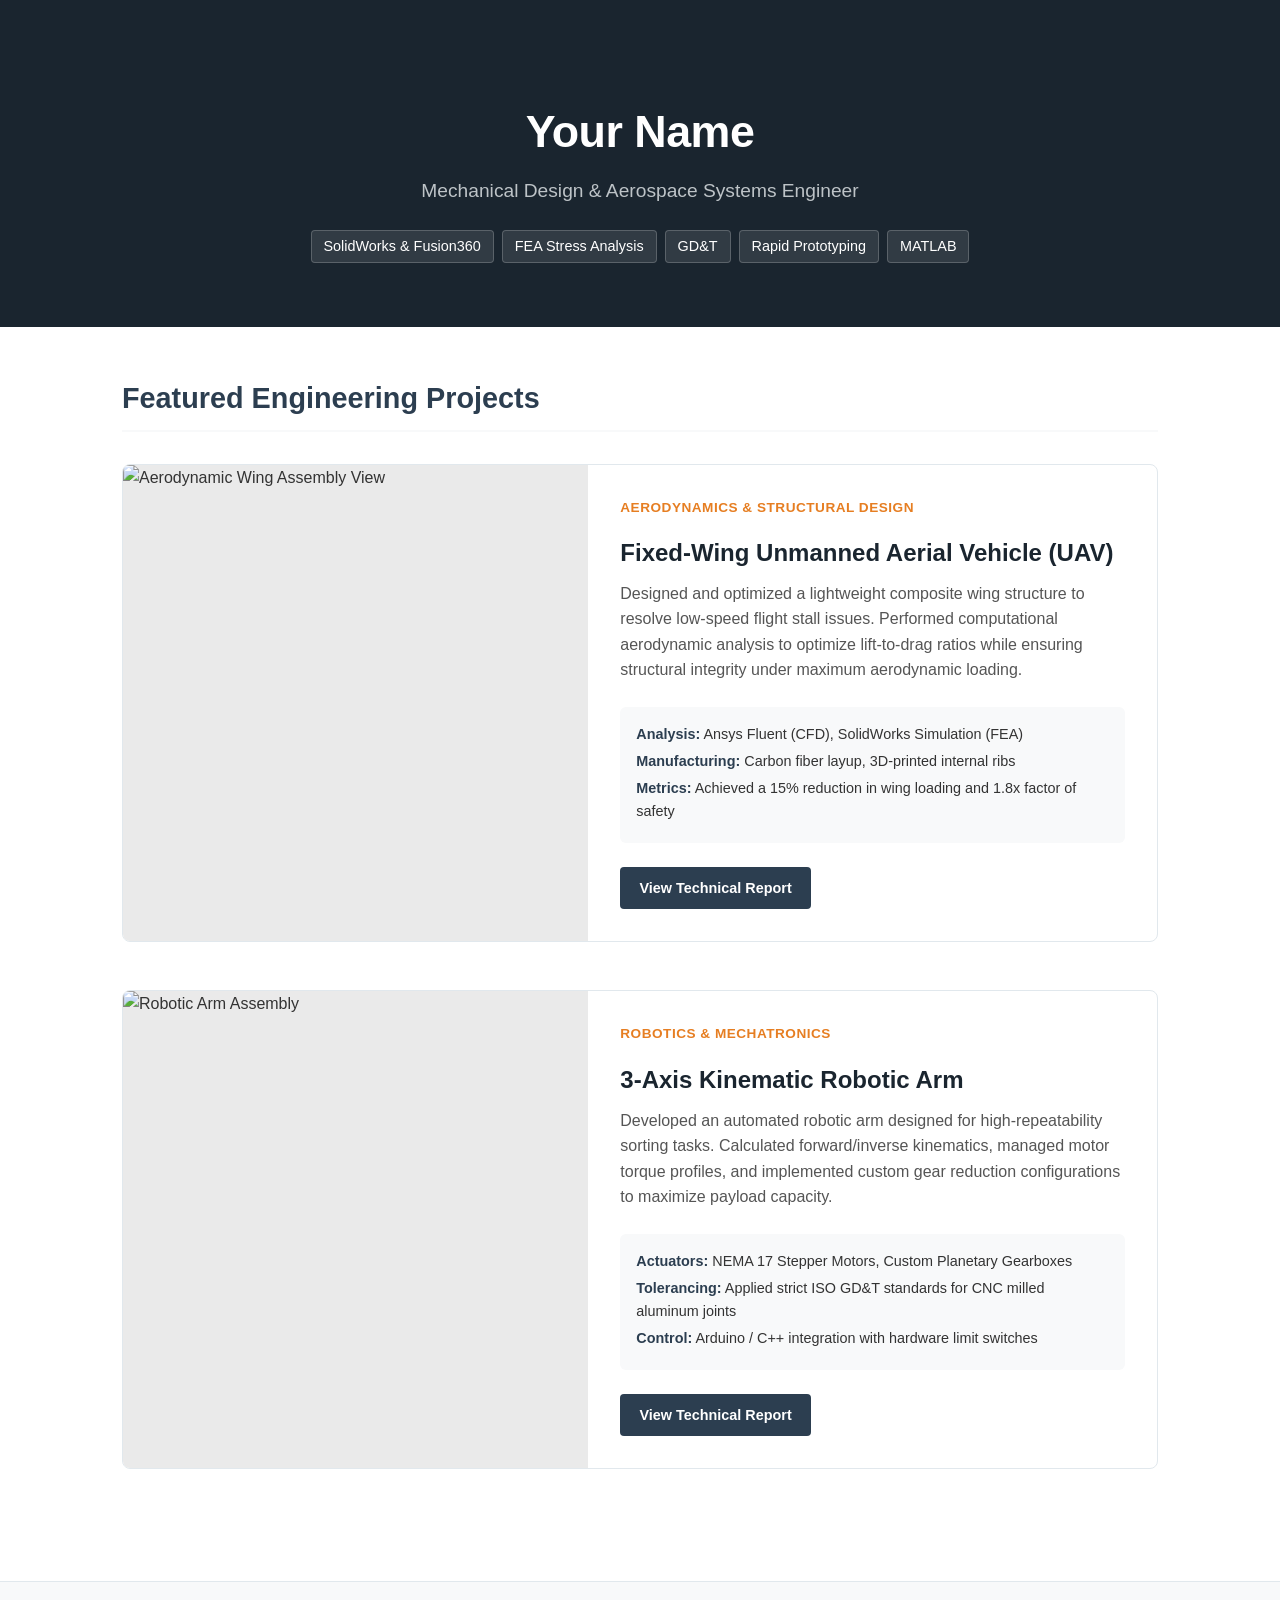
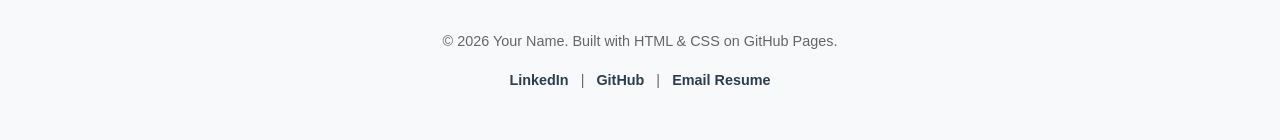
==== index.html @ 49ab8ee9 "Create index.html" ====
<!DOCTYPE html>
<html lang="en">
<head>
    <meta charset="UTF-8">
    <meta name="viewport" content="width=device-width, initial-scale=1.0">
    <title>Your Name | Mechanical Engineering Portfolio</title>
    <style>
        :root {
            --primary: #2c3e50;
            --accent: #e67e22;
            --light: #f8f9fa;
            --dark: #1a252f;
            --text: #333333;
        }

        * {
            box-sizing: border-box;
            margin: 0;
            padding: 0;
            font-family: -apple-system, BlinkMacSystemFont, "Segoe UI", Roboto, Helvetica, Arial, sans-serif;
        }

        body {
            color: var(--text);
            line-height: 1.6;
            background-color: #ffffff;
        }

        header {
            background-color: var(--dark);
            color: white;
            padding: 6rem 2rem 4rem 2rem;
            text-align: center;
        }

        .header-content h1 {
            font-size: 2.8rem;
            margin-bottom: 0.5rem;
            letter-spacing: -0.5px;
        }

        .header-content p {
            font-size: 1.2rem;
            color: #bdc3c7;
            margin-bottom: 1.5rem;
        }

        .tag-container {
            display: flex;
            justify-content: center;
            gap: 0.5rem;
            flex-wrap: wrap;
        }

        .tag {
            background-color: rgba(255, 255, 255, 0.1);
            color: white;
            padding: 0.25rem 0.75rem;
            border-radius: 4px;
            font-size: 0.9rem;
            border: 1px solid rgba(255, 255, 255, 0.2);
        }

        main {
            max-width: 1100px;
            margin: 0 auto;
            padding: 3rem 2rem;
        }

        .section-title {
            font-size: 1.8rem;
            color: var(--primary);
            margin-bottom: 2rem;
            border-bottom: 2px solid var(--light);
            padding-bottom: 0.5rem;
        }

        /* Project Grid */
        .project-grid {
            display: grid;
            grid-template-columns: 1fr;
            gap: 3rem;
        }

        .project-card {
            background: #ffffff;
            border: 1px solid #e1e8ed;
            border-radius: 8px;
            overflow: hidden;
            display: grid;
            grid-template-columns: 1fr;
        }

        @media (min-width: 768px) {
            .project-card {
                grid-template-columns: 45% 55%;
            }
        }

        .project-image {
            background-color: #eaeaea;
            min-height: 250px;
            display: flex;
            align-items: center;
            justify-content: center;
            overflow: hidden;
        }

        .project-image img {
            width: 100%;
            height: 100%;
            object-fit: cover;
        }

        .project-info {
            padding: 2rem;
            display: flex;
            flex-direction: column;
            justify-content: space-between;
        }

        .project-title {
            font-size: 1.5rem;
            color: var(--dark);
            margin-bottom: 0.5rem;
        }

        .project-meta {
            font-size: 0.85rem;
            font-weight: bold;
            color: var(--accent);
            text-transform: uppercase;
            margin-bottom: 1rem;
            letter-spacing: 0.5px;
        }

        .project-description {
            margin-bottom: 1.5rem;
            color: #555;
        }

        .specs-list {
            list-style: none;
            margin-bottom: 1.5rem;
            background: var(--light);
            padding: 1rem;
            border-radius: 6px;
            font-size: 0.9rem;
        }

        .specs-list li {
            margin-bottom: 0.25rem;
        }

        .specs-list strong {
            color: var(--primary);
        }

        .btn {
            display: inline-block;
            background-color: var(--primary);
            color: white;
            padding: 0.6rem 1.2rem;
            text-decoration: none;
            border-radius: 4px;
            font-weight: 600;
            font-size: 0.9rem;
            transition: background 0.2s;
            align-self: flex-start;
        }

        .btn:hover {
            background-color: var(--dark);
        }

        footer {
            background-color: var(--light);
            text-align: center;
            padding: 3rem 2rem;
            margin-top: 4rem;
            border-top: 1px solid #e1e8ed;
            font-size: 0.9rem;
            color: #666;
        }

        footer a {
            color: var(--primary);
            text-decoration: none;
            font-weight: 600;
            margin: 0 0.5rem;
        }

        footer a:hover {
            color: var(--accent);
        }
    </style>
</head>
<body>

    <header>
        <div class="header-content">
            <h1>Your Name</h1>
            <p>Mechanical Design & Aerospace Systems Engineer</p>
            <div class="tag-container">
                <span class="tag">SolidWorks & Fusion360</span>
                <span class="tag">FEA Stress Analysis</span>
                <span class="tag">GD&T</span>
                <span class="tag">Rapid Prototyping</span>
                <span class="tag">MATLAB</span>
            </div>
        </div>
    </header>

    <main>
        <h2 class="section-title">Featured Engineering Projects</h2>
        
        <div class="project-grid">

            <div class="project-card">
                <div class="project-image">
                    <img src="images/project1.jpg" alt="Aerodynamic Wing Assembly View">
                </div>
                <div class="project-info">
                    <div>
                        <div class="project-meta">Aerodynamics & Structural Design</div>
                        <h3 class="project-title">Fixed-Wing Unmanned Aerial Vehicle (UAV)</h3>
                        <p class="project-description">
                            Designed and optimized a lightweight composite wing structure to resolve low-speed flight stall issues. Performed computational aerodynamic analysis to optimize lift-to-drag ratios while ensuring structural integrity under maximum aerodynamic loading.
                        </p>
                        <ul class="specs-list">
                            <li><strong>Analysis:</strong> Ansys Fluent (CFD), SolidWorks Simulation (FEA)</li>
                            <li><strong>Manufacturing:</strong> Carbon fiber layup, 3D-printed internal ribs</li>
                            <li><strong>Metrics:</strong> Achieved a 15% reduction in wing loading and 1.8x factor of safety</li>
                        </ul>
                    </div>
                    <a href="#" class="btn">View Technical Report</a>
                </div>
            </div>

            <div class="project-card">
                <div class="project-image">
                    <img src="images/project2.jpg" alt="Robotic Arm Assembly">
                </div>
                <div class="project-info">
                    <div>
                        <div class="project-meta">Robotics & Mechatronics</div>
                        <h3 class="project-title">3-Axis Kinematic Robotic Arm</h3>
                        <p class="project-description">
                            Developed an automated robotic arm designed for high-repeatability sorting tasks. Calculated forward/inverse kinematics, managed motor torque profiles, and implemented custom gear reduction configurations to maximize payload capacity.
                        </p>
                        <ul class="specs-list">
                            <li><strong>Actuators:</strong> NEMA 17 Stepper Motors, Custom Planetary Gearboxes</li>
                            <li><strong>Tolerancing:</strong> Applied strict ISO GD&T standards for CNC milled aluminum joints</li>
                            <li><strong>Control:</strong> Arduino / C++ integration with hardware limit switches</li>
                        </ul>
                    </div>
                    <a href="#" class="btn">View Technical Report</a>
                </div>
            </div>

        </div>
    </main>

    <footer>
        <p>&copy; 2026 Your Name. Built with HTML & CSS on GitHub Pages.</p>
        <div style="margin-top: 1rem;">
            <a href="https://linkedin.com/in/yourusername" target="_blank">LinkedIn</a> | 
            <a href="https://github.com/yourusername" target="_blank">GitHub</a> | 
            <a href="mailto:your.email@example.com">Email Resume</a>
        </div>
    </footer>

</body>
</html>
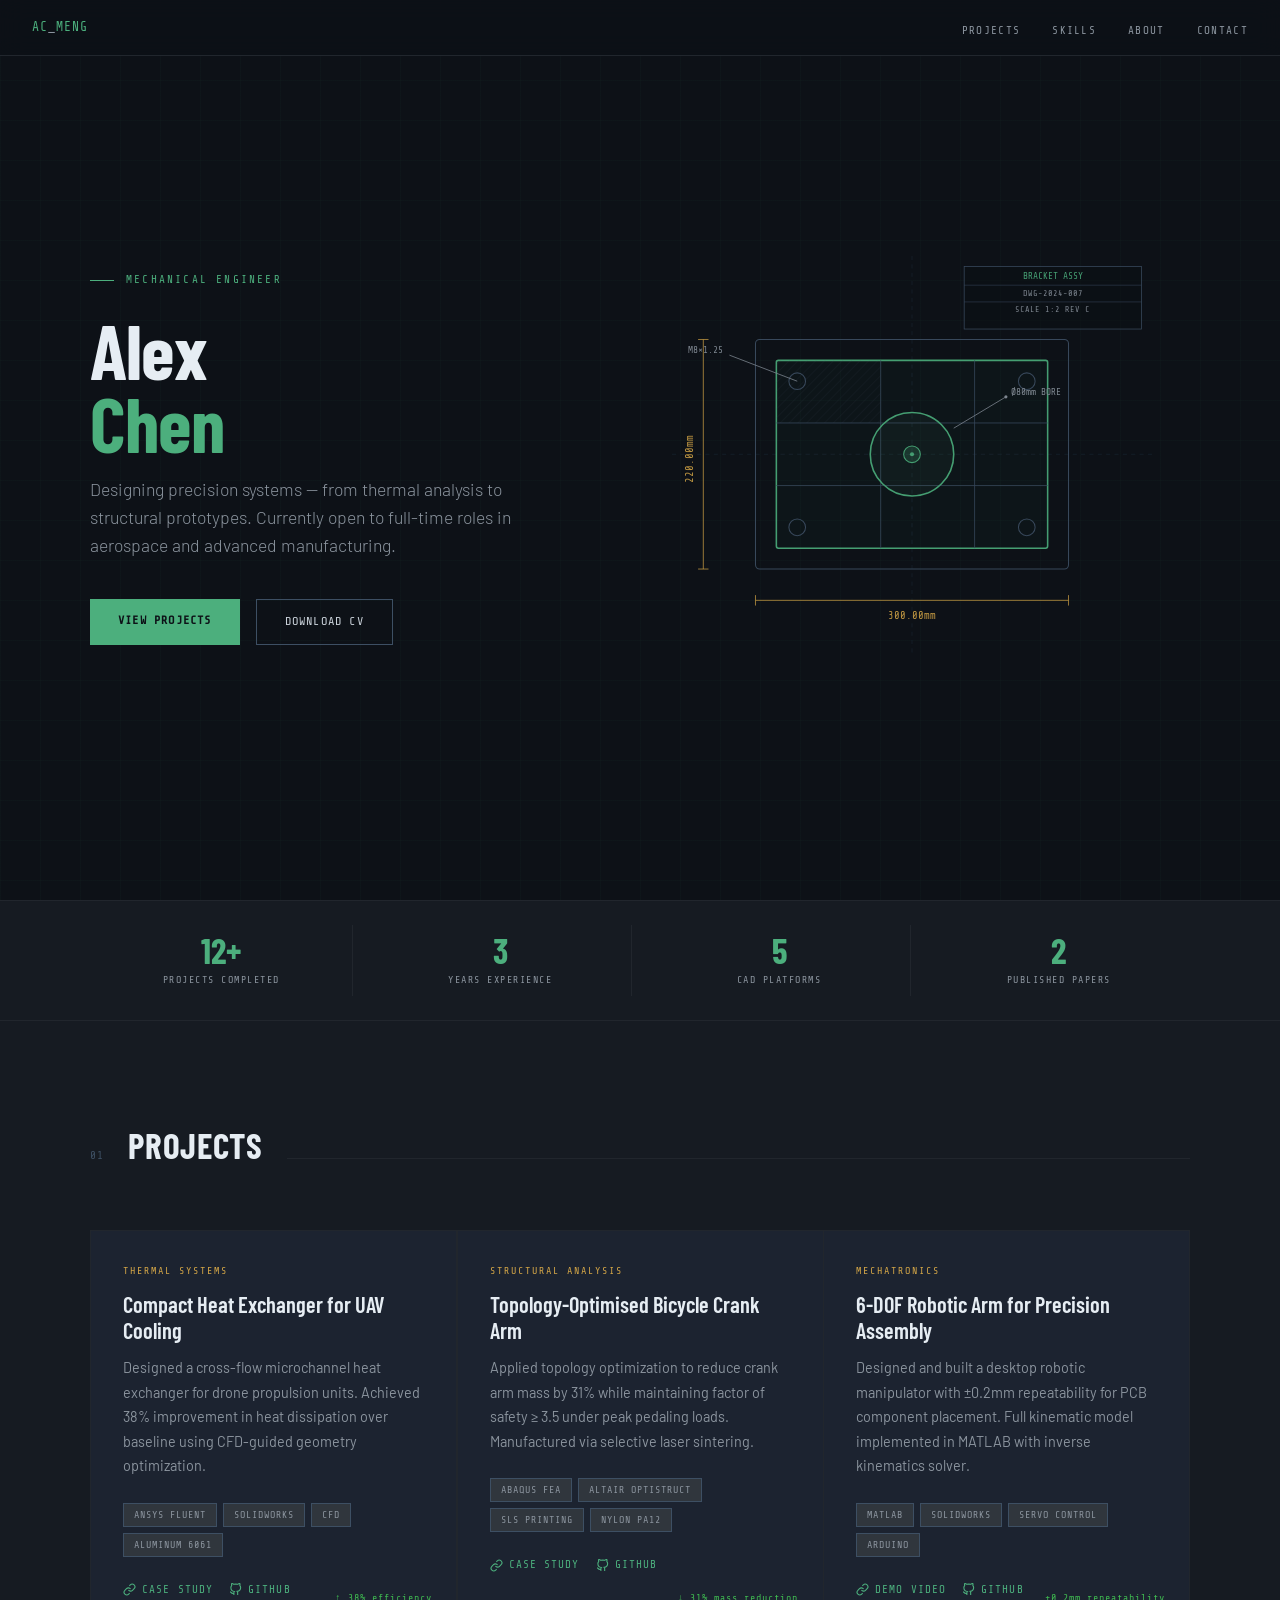
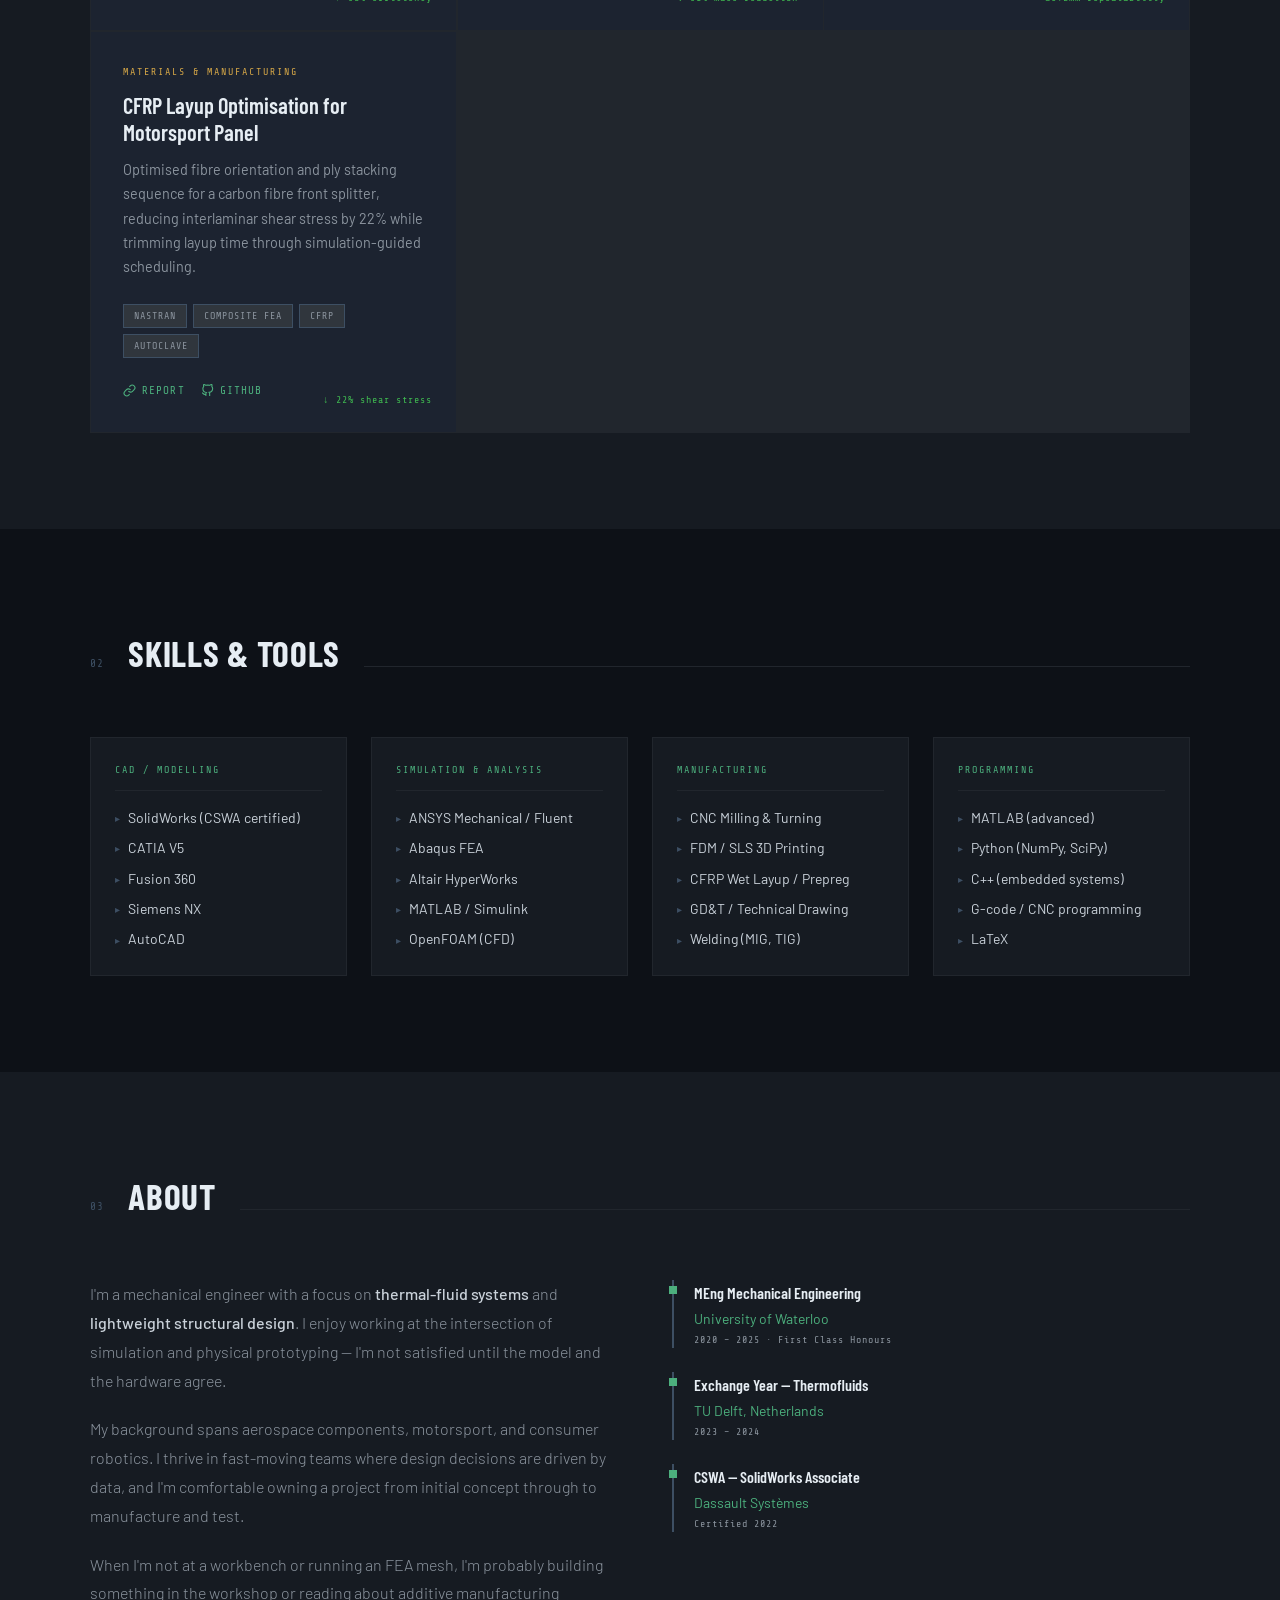
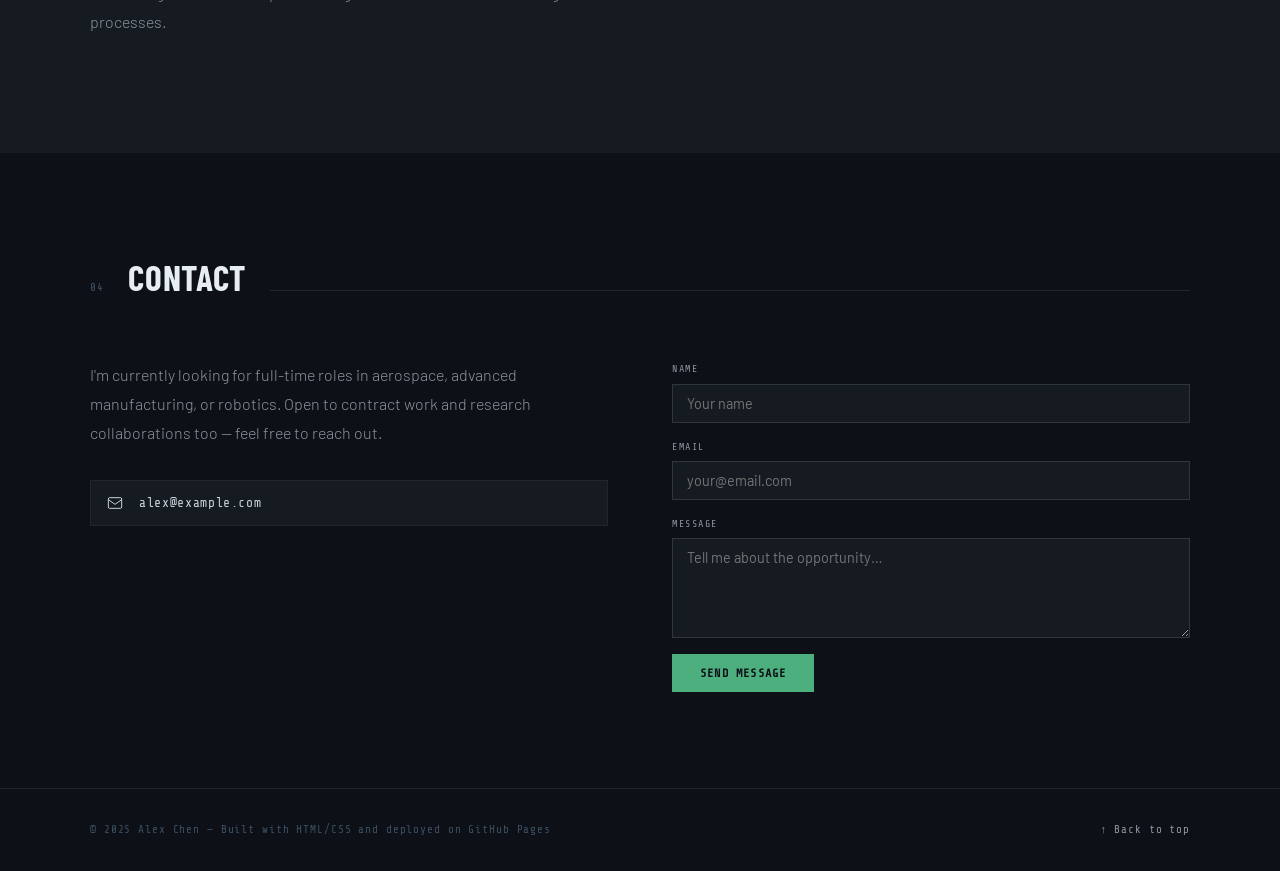
==== commit 94cd49c6: "Update index.html" ====
--- a/index.html
+++ b/index.html
@@ -1,274 +1,1017 @@
 <!DOCTYPE html>
 <html lang="en">
 <head>
-    <meta charset="UTF-8">
-    <meta name="viewport" content="width=device-width, initial-scale=1.0">
-    <title>Your Name | Mechanical Engineering Portfolio</title>
-    <style>
-        :root {
-            --primary: #2c3e50;
-            --accent: #e67e22;
-            --light: #f8f9fa;
-            --dark: #1a252f;
-            --text: #333333;
-        }
-
-        * {
-            box-sizing: border-box;
-            margin: 0;
-            padding: 0;
-            font-family: -apple-system, BlinkMacSystemFont, "Segoe UI", Roboto, Helvetica, Arial, sans-serif;
-        }
-
-        body {
-            color: var(--text);
-            line-height: 1.6;
-            background-color: #ffffff;
-        }
-
-        header {
-            background-color: var(--dark);
-            color: white;
-            padding: 6rem 2rem 4rem 2rem;
-            text-align: center;
-        }
-
-        .header-content h1 {
-            font-size: 2.8rem;
-            margin-bottom: 0.5rem;
-            letter-spacing: -0.5px;
-        }
-
-        .header-content p {
-            font-size: 1.2rem;
-            color: #bdc3c7;
-            margin-bottom: 1.5rem;
-        }
-
-        .tag-container {
-            display: flex;
-            justify-content: center;
-            gap: 0.5rem;
-            flex-wrap: wrap;
-        }
-
-        .tag {
-            background-color: rgba(255, 255, 255, 0.1);
-            color: white;
-            padding: 0.25rem 0.75rem;
-            border-radius: 4px;
-            font-size: 0.9rem;
-            border: 1px solid rgba(255, 255, 255, 0.2);
-        }
-
-        main {
-            max-width: 1100px;
-            margin: 0 auto;
-            padding: 3rem 2rem;
-        }
-
-        .section-title {
-            font-size: 1.8rem;
-            color: var(--primary);
-            margin-bottom: 2rem;
-            border-bottom: 2px solid var(--light);
-            padding-bottom: 0.5rem;
-        }
-
-        /* Project Grid */
-        .project-grid {
-            display: grid;
-            grid-template-columns: 1fr;
-            gap: 3rem;
-        }
-
-        .project-card {
-            background: #ffffff;
-            border: 1px solid #e1e8ed;
-            border-radius: 8px;
-            overflow: hidden;
-            display: grid;
-            grid-template-columns: 1fr;
-        }
-
-        @media (min-width: 768px) {
-            .project-card {
-                grid-template-columns: 45% 55%;
-            }
-        }
-
-        .project-image {
-            background-color: #eaeaea;
-            min-height: 250px;
-            display: flex;
-            align-items: center;
-            justify-content: center;
-            overflow: hidden;
-        }
-
-        .project-image img {
-            width: 100%;
-            height: 100%;
-            object-fit: cover;
-        }
-
-        .project-info {
-            padding: 2rem;
-            display: flex;
-            flex-direction: column;
-            justify-content: space-between;
-        }
-
-        .project-title {
-            font-size: 1.5rem;
-            color: var(--dark);
-            margin-bottom: 0.5rem;
-        }
-
-        .project-meta {
-            font-size: 0.85rem;
-            font-weight: bold;
-            color: var(--accent);
-            text-transform: uppercase;
-            margin-bottom: 1rem;
-            letter-spacing: 0.5px;
-        }
-
-        .project-description {
-            margin-bottom: 1.5rem;
-            color: #555;
-        }
-
-        .specs-list {
-            list-style: none;
-            margin-bottom: 1.5rem;
-            background: var(--light);
-            padding: 1rem;
-            border-radius: 6px;
-            font-size: 0.9rem;
-        }
-
-        .specs-list li {
-            margin-bottom: 0.25rem;
-        }
-
-        .specs-list strong {
-            color: var(--primary);
-        }
-
-        .btn {
-            display: inline-block;
-            background-color: var(--primary);
-            color: white;
-            padding: 0.6rem 1.2rem;
-            text-decoration: none;
-            border-radius: 4px;
-            font-weight: 600;
-            font-size: 0.9rem;
-            transition: background 0.2s;
-            align-self: flex-start;
-        }
-
-        .btn:hover {
-            background-color: var(--dark);
-        }
-
-        footer {
-            background-color: var(--light);
-            text-align: center;
-            padding: 3rem 2rem;
-            margin-top: 4rem;
-            border-top: 1px solid #e1e8ed;
-            font-size: 0.9rem;
-            color: #666;
-        }
-
-        footer a {
-            color: var(--primary);
-            text-decoration: none;
-            font-weight: 600;
-            margin: 0 0.5rem;
-        }
-
-        footer a:hover {
-            color: var(--accent);
-        }
-    </style>
+  <meta charset="UTF-8" />
+  <meta name="viewport" content="width=device-width, initial-scale=1.0" />
+  <title>Alex Chen — Mechanical Engineer</title>
+  <link rel="preconnect" href="https://fonts.googleapis.com" />
+  <link rel="preconnect" href="https://fonts.gstatic.com" crossorigin />
+  <link href="https://fonts.googleapis.com/css2?family=Share+Tech+Mono&family=Barlow:wght@300;400;500;600&family=Barlow+Condensed:wght@400;600;700&display=swap" rel="stylesheet" />
+  <style>
+    :root {
+      --steel:    #0d1117;
+      --panel:    #161b22;
+      --surface:  #1c2330;
+      --edge:     #21262d;
+      --muted:    #30363d;
+      --wire:     #3d4f63;
+      --dim:      #8b949e;
+      --body:     #c9d1d9;
+      --bright:   #e6edf3;
+      --accent:   #4caf7d;
+      --gold:     #d4a647;
+      --green:    #3fb950;
+      --mono:     'Share Tech Mono', monospace;
+      --sans:     'Barlow', sans-serif;
+      --cond:     'Barlow Condensed', sans-serif;
+    }
+
+    *, *::before, *::after { box-sizing: border-box; margin: 0; padding: 0; }
+
+    html { scroll-behavior: smooth; }
+
+    body {
+      background: var(--steel);
+      color: var(--body);
+      font-family: var(--sans);
+      font-size: 16px;
+      line-height: 1.6;
+      overflow-x: hidden;
+    }
+
+    /* Blueprint grid background */
+    body::before {
+      content: '';
+      position: fixed;
+      inset: 0;
+      background-image:
+        linear-gradient(rgba(76, 175, 125, 0.03) 1px, transparent 1px),
+        linear-gradient(90deg, rgba(76, 175, 125, 0.03) 1px, transparent 1px);
+      background-size: 40px 40px;
+      pointer-events: none;
+      z-index: 0;
+    }
+
+    /* ── NAV ── */
+    nav {
+      position: fixed;
+      top: 0; left: 0; right: 0;
+      z-index: 100;
+      background: rgba(13, 17, 23, 0.92);
+      backdrop-filter: blur(12px);
+      border-bottom: 1px solid var(--edge);
+      padding: 0 2rem;
+      display: flex;
+      align-items: center;
+      justify-content: space-between;
+      height: 56px;
+    }
+
+    .nav-logo {
+      font-family: var(--mono);
+      font-size: 13px;
+      color: var(--accent);
+      letter-spacing: 0.08em;
+    }
+
+    .nav-logo span { color: var(--dim); }
+
+    nav ul {
+      list-style: none;
+      display: flex;
+      gap: 2rem;
+    }
+
+    nav a {
+      font-family: var(--mono);
+      font-size: 11px;
+      letter-spacing: 0.12em;
+      text-transform: uppercase;
+      color: var(--dim);
+      text-decoration: none;
+      transition: color 0.2s;
+    }
+
+    nav a:hover { color: var(--accent); }
+
+    /* ── HERO ── */
+    #hero {
+      position: relative;
+      min-height: 100vh;
+      display: flex;
+      align-items: center;
+      padding: 80px 2rem 4rem;
+      overflow: hidden;
+    }
+
+    .hero-inner {
+      position: relative;
+      z-index: 1;
+      max-width: 1100px;
+      margin: 0 auto;
+      width: 100%;
+      display: grid;
+      grid-template-columns: 1fr 1fr;
+      gap: 4rem;
+      align-items: center;
+    }
+
+    .hero-tag {
+      font-family: var(--mono);
+      font-size: 11px;
+      color: var(--accent);
+      letter-spacing: 0.2em;
+      text-transform: uppercase;
+      margin-bottom: 1.5rem;
+      display: flex;
+      align-items: center;
+      gap: 0.75rem;
+    }
+
+    .hero-tag::before {
+      content: '';
+      display: inline-block;
+      width: 24px;
+      height: 1px;
+      background: var(--accent);
+    }
+
+    h1 {
+      font-family: var(--cond);
+      font-size: clamp(3rem, 6vw, 5.5rem);
+      font-weight: 700;
+      line-height: 0.95;
+      letter-spacing: -0.01em;
+      color: var(--bright);
+      margin-bottom: 1rem;
+    }
+
+    h1 em {
+      font-style: normal;
+      color: var(--accent);
+    }
+
+    .hero-sub {
+      font-size: 1.1rem;
+      color: var(--dim);
+      max-width: 460px;
+      margin-bottom: 2.5rem;
+      font-weight: 300;
+    }
+
+    .hero-actions {
+      display: flex;
+      gap: 1rem;
+      flex-wrap: wrap;
+    }
+
+    .btn-primary {
+      font-family: var(--mono);
+      font-size: 12px;
+      letter-spacing: 0.1em;
+      text-transform: uppercase;
+      background: var(--accent);
+      color: var(--steel);
+      border: none;
+      padding: 12px 28px;
+      cursor: pointer;
+      text-decoration: none;
+      font-weight: 600;
+      transition: background 0.2s, transform 0.15s;
+      display: inline-block;
+    }
+
+    .btn-primary:hover { background: #6dcf9e; transform: translateY(-1px); }
+
+    .btn-outline {
+      font-family: var(--mono);
+      font-size: 12px;
+      letter-spacing: 0.1em;
+      text-transform: uppercase;
+      background: transparent;
+      color: var(--body);
+      border: 1px solid var(--wire);
+      padding: 12px 28px;
+      cursor: pointer;
+      text-decoration: none;
+      transition: border-color 0.2s, color 0.2s;
+      display: inline-block;
+    }
+
+    .btn-outline:hover { border-color: var(--accent); color: var(--accent); }
+
+    /* Engineering drawing on hero right */
+    .hero-drawing {
+      position: relative;
+    }
+
+    .hero-drawing svg {
+      width: 100%;
+      max-width: 480px;
+      opacity: 0.9;
+    }
+
+    /* Stats bar */
+    .stats-bar {
+      position: relative;
+      z-index: 1;
+      background: var(--panel);
+      border-top: 1px solid var(--edge);
+      border-bottom: 1px solid var(--edge);
+      padding: 1.5rem 2rem;
+    }
+
+    .stats-inner {
+      max-width: 1100px;
+      margin: 0 auto;
+      display: grid;
+      grid-template-columns: repeat(4, 1fr);
+      gap: 1rem;
+    }
+
+    .stat {
+      text-align: center;
+      padding: 0.5rem;
+      border-right: 1px solid var(--edge);
+    }
+
+    .stat:last-child { border-right: none; }
+
+    .stat-num {
+      font-family: var(--cond);
+      font-size: 2.2rem;
+      font-weight: 700;
+      color: var(--accent);
+      line-height: 1;
+      margin-bottom: 4px;
+    }
+
+    .stat-label {
+      font-family: var(--mono);
+      font-size: 10px;
+      letter-spacing: 0.15em;
+      text-transform: uppercase;
+      color: var(--dim);
+    }
+
+    /* ── SECTIONS ── */
+    section {
+      position: relative;
+      z-index: 1;
+      padding: 6rem 2rem;
+    }
+
+    .section-inner {
+      max-width: 1100px;
+      margin: 0 auto;
+    }
+
+    .section-header {
+      display: flex;
+      align-items: baseline;
+      gap: 1.5rem;
+      margin-bottom: 3.5rem;
+    }
+
+    .section-num {
+      font-family: var(--mono);
+      font-size: 11px;
+      color: var(--wire);
+      letter-spacing: 0.1em;
+    }
+
+    h2 {
+      font-family: var(--cond);
+      font-size: 2.2rem;
+      font-weight: 700;
+      color: var(--bright);
+      letter-spacing: 0.02em;
+      text-transform: uppercase;
+    }
+
+    .section-rule {
+      flex: 1;
+      height: 1px;
+      background: var(--edge);
+    }
+
+    /* ── PROJECTS ── */
+    #projects { background: var(--panel); }
+
+    .projects-grid {
+      display: grid;
+      grid-template-columns: repeat(auto-fit, minmax(320px, 1fr));
+      gap: 1.5px;
+      background: var(--edge);
+      border: 1.5px solid var(--edge);
+    }
+
+    .project-card {
+      background: var(--surface);
+      padding: 2rem;
+      transition: background 0.2s;
+      position: relative;
+      overflow: hidden;
+    }
+
+    .project-card::before {
+      content: '';
+      position: absolute;
+      top: 0; left: 0; right: 0;
+      height: 2px;
+      background: var(--accent);
+      transform: scaleX(0);
+      transform-origin: left;
+      transition: transform 0.3s;
+    }
+
+    .project-card:hover::before { transform: scaleX(1); }
+    .project-card:hover { background: #1e2733; }
+
+    .project-type {
+      font-family: var(--mono);
+      font-size: 10px;
+      letter-spacing: 0.2em;
+      text-transform: uppercase;
+      color: var(--gold);
+      margin-bottom: 0.75rem;
+    }
+
+    .project-card h3 {
+      font-family: var(--cond);
+      font-size: 1.4rem;
+      font-weight: 600;
+      color: var(--bright);
+      margin-bottom: 0.75rem;
+      line-height: 1.2;
+    }
+
+    .project-card p {
+      font-size: 0.9rem;
+      color: var(--dim);
+      margin-bottom: 1.5rem;
+      line-height: 1.7;
+    }
+
+    .project-tags {
+      display: flex;
+      flex-wrap: wrap;
+      gap: 6px;
+      margin-bottom: 1.5rem;
+    }
+
+    .tag {
+      font-family: var(--mono);
+      font-size: 10px;
+      letter-spacing: 0.1em;
+      text-transform: uppercase;
+      background: var(--muted);
+      color: var(--dim);
+      padding: 3px 10px;
+      border: 1px solid var(--wire);
+    }
+
+    .project-links {
+      display: flex;
+      gap: 1rem;
+    }
+
+    .project-links a {
+      font-family: var(--mono);
+      font-size: 11px;
+      letter-spacing: 0.1em;
+      text-transform: uppercase;
+      color: var(--accent);
+      text-decoration: none;
+      display: flex;
+      align-items: center;
+      gap: 6px;
+      transition: color 0.2s;
+    }
+
+    .project-links a:hover { color: #6dcf9e; }
+
+    .project-links a svg {
+      width: 13px; height: 13px;
+      stroke: currentColor;
+    }
+
+    .project-metric {
+      position: absolute;
+      bottom: 1.5rem;
+      right: 1.5rem;
+      font-family: var(--mono);
+      font-size: 10px;
+      color: var(--green);
+      letter-spacing: 0.1em;
+    }
+
+    /* ── SKILLS ── */
+    .skills-grid {
+      display: grid;
+      grid-template-columns: repeat(auto-fit, minmax(240px, 1fr));
+      gap: 1.5rem;
+    }
+
+    .skill-group {
+      background: var(--panel);
+      border: 1px solid var(--edge);
+      padding: 1.5rem;
+    }
+
+    .skill-group-title {
+      font-family: var(--mono);
+      font-size: 10px;
+      letter-spacing: 0.2em;
+      text-transform: uppercase;
+      color: var(--accent);
+      margin-bottom: 1rem;
+      padding-bottom: 0.75rem;
+      border-bottom: 1px solid var(--edge);
+    }
+
+    .skill-list {
+      list-style: none;
+      display: flex;
+      flex-direction: column;
+      gap: 0.5rem;
+    }
+
+    .skill-list li {
+      font-size: 0.875rem;
+      color: var(--body);
+      display: flex;
+      align-items: center;
+      gap: 0.5rem;
+    }
+
+    .skill-list li::before {
+      content: '▸';
+      color: var(--wire);
+      font-size: 10px;
+    }
+
+    /* ── ABOUT ── */
+    #about { background: var(--panel); }
+
+    .about-grid {
+      display: grid;
+      grid-template-columns: 1fr 1fr;
+      gap: 4rem;
+      align-items: start;
+    }
+
+    .about-text p {
+      color: var(--dim);
+      margin-bottom: 1.25rem;
+      line-height: 1.8;
+      font-weight: 300;
+    }
+
+    .about-text p strong {
+      color: var(--body);
+      font-weight: 500;
+    }
+
+    .edu-list {
+      list-style: none;
+      display: flex;
+      flex-direction: column;
+      gap: 1.5rem;
+    }
+
+    .edu-item {
+      border-left: 2px solid var(--wire);
+      padding-left: 1.25rem;
+      position: relative;
+    }
+
+    .edu-item::before {
+      content: '';
+      position: absolute;
+      left: -5px;
+      top: 6px;
+      width: 8px;
+      height: 8px;
+      background: var(--accent);
+    }
+
+    .edu-degree {
+      font-family: var(--cond);
+      font-size: 1rem;
+      font-weight: 600;
+      color: var(--bright);
+    }
+
+    .edu-school {
+      font-size: 0.875rem;
+      color: var(--accent);
+      margin: 2px 0;
+    }
+
+    .edu-year {
+      font-family: var(--mono);
+      font-size: 10px;
+      color: var(--dim);
+      letter-spacing: 0.1em;
+    }
+
+    /* ── CONTACT ── */
+    .contact-grid {
+      display: grid;
+      grid-template-columns: 1fr 1fr;
+      gap: 4rem;
+      align-items: start;
+    }
+
+    .contact-info p {
+      color: var(--dim);
+      font-weight: 300;
+      line-height: 1.8;
+      margin-bottom: 2rem;
+    }
+
+    .contact-links {
+      display: flex;
+      flex-direction: column;
+      gap: 1rem;
+    }
+
+    .contact-link {
+      display: flex;
+      align-items: center;
+      gap: 1rem;
+      font-family: var(--mono);
+      font-size: 13px;
+      letter-spacing: 0.05em;
+      color: var(--body);
+      text-decoration: none;
+      padding: 0.75rem 1rem;
+      border: 1px solid var(--edge);
+      background: var(--panel);
+      transition: border-color 0.2s, color 0.2s;
+    }
+
+    .contact-link:hover { border-color: var(--accent); color: var(--accent); }
+
+    .contact-link svg {
+      width: 16px; height: 16px;
+      stroke: currentColor;
+      flex-shrink: 0;
+    }
+
+    /* Contact form */
+    .contact-form {
+      display: flex;
+      flex-direction: column;
+      gap: 1rem;
+    }
+
+    .form-group {
+      display: flex;
+      flex-direction: column;
+      gap: 0.4rem;
+    }
+
+    .form-group label {
+      font-family: var(--mono);
+      font-size: 10px;
+      letter-spacing: 0.15em;
+      text-transform: uppercase;
+      color: var(--dim);
+    }
+
+    .form-group input,
+    .form-group textarea {
+      background: var(--panel);
+      border: 1px solid var(--muted);
+      color: var(--body);
+      padding: 10px 14px;
+      font-family: var(--sans);
+      font-size: 0.9rem;
+      outline: none;
+      transition: border-color 0.2s;
+      resize: vertical;
+    }
+
+    .form-group input:focus,
+    .form-group textarea:focus {
+      border-color: var(--accent);
+    }
+
+    .form-group textarea { min-height: 100px; }
+
+    /* ── FOOTER ── */
+    footer {
+      position: relative;
+      z-index: 1;
+      background: var(--steel);
+      border-top: 1px solid var(--edge);
+      padding: 2rem;
+      text-align: center;
+    }
+
+    .footer-inner {
+      max-width: 1100px;
+      margin: 0 auto;
+      display: flex;
+      align-items: center;
+      justify-content: space-between;
+      gap: 1rem;
+    }
+
+    footer p {
+      font-family: var(--mono);
+      font-size: 11px;
+      color: var(--wire);
+      letter-spacing: 0.08em;
+    }
+
+    footer a { color: var(--dim); text-decoration: none; }
+    footer a:hover { color: var(--accent); }
+
+    /* ── MOBILE ── */
+    @media (max-width: 768px) {
+      .hero-inner { grid-template-columns: 1fr; }
+      .hero-drawing { display: none; }
+      .stats-inner { grid-template-columns: repeat(2, 1fr); }
+      .about-grid { grid-template-columns: 1fr; gap: 2.5rem; }
+      .contact-grid { grid-template-columns: 1fr; gap: 2.5rem; }
+      nav ul { display: none; }
+    }
+
+    /* Animations */
+    @keyframes fadeUp {
+      from { opacity: 0; transform: translateY(20px); }
+      to   { opacity: 1; transform: translateY(0); }
+    }
+
+    .hero-inner > * {
+      animation: fadeUp 0.7s ease both;
+    }
+
+    .hero-inner > *:nth-child(2) { animation-delay: 0.15s; }
+  </style>
 </head>
 <body>
 
-    <header>
-        <div class="header-content">
-            <h1>Your Name</h1>
-            <p>Mechanical Design & Aerospace Systems Engineer</p>
-            <div class="tag-container">
-                <span class="tag">SolidWorks & Fusion360</span>
-                <span class="tag">FEA Stress Analysis</span>
-                <span class="tag">GD&T</span>
-                <span class="tag">Rapid Prototyping</span>
-                <span class="tag">MATLAB</span>
-            </div>
-        </div>
-    </header>
-
-    <main>
-        <h2 class="section-title">Featured Engineering Projects</h2>
-        
-        <div class="project-grid">
-
-            <div class="project-card">
-                <div class="project-image">
-                    <img src="images/project1.jpg" alt="Aerodynamic Wing Assembly View">
-                </div>
-                <div class="project-info">
-                    <div>
-                        <div class="project-meta">Aerodynamics & Structural Design</div>
-                        <h3 class="project-title">Fixed-Wing Unmanned Aerial Vehicle (UAV)</h3>
-                        <p class="project-description">
-                            Designed and optimized a lightweight composite wing structure to resolve low-speed flight stall issues. Performed computational aerodynamic analysis to optimize lift-to-drag ratios while ensuring structural integrity under maximum aerodynamic loading.
-                        </p>
-                        <ul class="specs-list">
-                            <li><strong>Analysis:</strong> Ansys Fluent (CFD), SolidWorks Simulation (FEA)</li>
-                            <li><strong>Manufacturing:</strong> Carbon fiber layup, 3D-printed internal ribs</li>
-                            <li><strong>Metrics:</strong> Achieved a 15% reduction in wing loading and 1.8x factor of safety</li>
-                        </ul>
-                    </div>
-                    <a href="#" class="btn">View Technical Report</a>
-                </div>
-            </div>
-
-            <div class="project-card">
-                <div class="project-image">
-                    <img src="images/project2.jpg" alt="Robotic Arm Assembly">
-                </div>
-                <div class="project-info">
-                    <div>
-                        <div class="project-meta">Robotics & Mechatronics</div>
-                        <h3 class="project-title">3-Axis Kinematic Robotic Arm</h3>
-                        <p class="project-description">
-                            Developed an automated robotic arm designed for high-repeatability sorting tasks. Calculated forward/inverse kinematics, managed motor torque profiles, and implemented custom gear reduction configurations to maximize payload capacity.
-                        </p>
-                        <ul class="specs-list">
-                            <li><strong>Actuators:</strong> NEMA 17 Stepper Motors, Custom Planetary Gearboxes</li>
-                            <li><strong>Tolerancing:</strong> Applied strict ISO GD&T standards for CNC milled aluminum joints</li>
-                            <li><strong>Control:</strong> Arduino / C++ integration with hardware limit switches</li>
-                        </ul>
-                    </div>
-                    <a href="#" class="btn">View Technical Report</a>
-                </div>
-            </div>
-
-        </div>
-    </main>
-
-    <footer>
-        <p>&copy; 2026 Your Name. Built with HTML & CSS on GitHub Pages.</p>
-        <div style="margin-top: 1rem;">
-            <a href="https://linkedin.com/in/yourusername" target="_blank">LinkedIn</a> | 
-            <a href="https://github.com/yourusername" target="_blank">GitHub</a> | 
-            <a href="mailto:your.email@example.com">Email Resume</a>
-        </div>
-    </footer>
+<!-- NAV -->
+<nav>
+  <div class="nav-logo">AC<span>_</span>MENG</div>
+  <ul>
+    <li><a href="#projects">Projects</a></li>
+    <li><a href="#skills">Skills</a></li>
+    <li><a href="#about">About</a></li>
+    <li><a href="#contact">Contact</a></li>
+  </ul>
+</nav>
+
+<!-- HERO -->
+<section id="hero">
+  <div class="hero-inner">
+    <div class="hero-text">
+      <div class="hero-tag">Mechanical Engineer</div>
+      <h1>Alex<br/><em>Chen</em></h1>
+      <p class="hero-sub">Designing precision systems — from thermal analysis to structural prototypes. Currently open to full-time roles in aerospace and advanced manufacturing.</p>
+      <div class="hero-actions">
+        <a href="#projects" class="btn-primary">View Projects</a>
+        <a href="resume.pdf" class="btn-outline" download>Download CV</a>
+      </div>
+    </div>
+    <div class="hero-drawing">
+      <!-- Technical drawing SVG -->
+      <svg viewBox="0 0 460 380" fill="none" xmlns="http://www.w3.org/2000/svg">
+        <!-- Grid lines -->
+        <line x1="0" y1="190" x2="460" y2="190" stroke="#1e2d3d" stroke-width="0.5" stroke-dasharray="4 4"/>
+        <line x1="230" y1="0" x2="230" y2="380" stroke="#1e2d3d" stroke-width="0.5" stroke-dasharray="4 4"/>
+
+        <!-- Main component outline -->
+        <rect x="80" y="80" width="300" height="220" rx="4" stroke="#3d4f63" stroke-width="1"/>
+        <rect x="100" y="100" width="260" height="180" rx="2" stroke="#4caf7d" stroke-width="1.5" fill="rgba(76,175,125,0.03)"/>
+
+        <!-- Internal detail lines -->
+        <line x1="100" y1="160" x2="360" y2="160" stroke="#3d4f63" stroke-width="0.75"/>
+        <line x1="100" y1="220" x2="360" y2="220" stroke="#3d4f63" stroke-width="0.75"/>
+        <line x1="200" y1="100" x2="200" y2="280" stroke="#3d4f63" stroke-width="0.75"/>
+        <line x1="290" y1="100" x2="290" y2="280" stroke="#3d4f63" stroke-width="0.75"/>
+
+        <!-- Center circle -->
+        <circle cx="230" cy="190" r="40" stroke="#4caf7d" stroke-width="1.5" fill="rgba(76,175,125,0.05)"/>
+        <circle cx="230" cy="190" r="8" stroke="#4caf7d" stroke-width="1" fill="rgba(76,175,125,0.2)"/>
+        <circle cx="230" cy="190" r="2" fill="#4caf7d"/>
+
+        <!-- Corner circles (bolt holes) -->
+        <circle cx="120" cy="120" r="8" stroke="#3d4f63" stroke-width="1"/>
+        <circle cx="340" cy="120" r="8" stroke="#3d4f63" stroke-width="1"/>
+        <circle cx="120" cy="260" r="8" stroke="#3d4f63" stroke-width="1"/>
+        <circle cx="340" cy="260" r="8" stroke="#3d4f63" stroke-width="1"/>
+
+        <!-- Dimension lines -->
+        <line x1="80" y1="330" x2="380" y2="330" stroke="#d4a647" stroke-width="0.75"/>
+        <line x1="80" y1="325" x2="80" y2="335" stroke="#d4a647" stroke-width="0.75"/>
+        <line x1="380" y1="325" x2="380" y2="335" stroke="#d4a647" stroke-width="0.75"/>
+        <text x="230" y="348" text-anchor="middle" fill="#d4a647" font-family="Share Tech Mono, monospace" font-size="10">300.00mm</text>
+
+        <line x1="30" y1="80" x2="30" y2="300" stroke="#d4a647" stroke-width="0.75"/>
+        <line x1="25" y1="80" x2="35" y2="80" stroke="#d4a647" stroke-width="0.75"/>
+        <line x1="25" y1="300" x2="35" y2="300" stroke="#d4a647" stroke-width="0.75"/>
+        <text x="20" y="195" text-anchor="middle" fill="#d4a647" font-family="Share Tech Mono, monospace" font-size="10" transform="rotate(-90,20,195)">220.00mm</text>
+
+        <!-- Annotation callouts -->
+        <line x1="270" y1="165" x2="320" y2="135" stroke="#8b949e" stroke-width="0.75"/>
+        <circle cx="320" cy="135" r="1.5" fill="#8b949e"/>
+        <text x="325" y="133" fill="#8b949e" font-family="Share Tech Mono, monospace" font-size="9">Ø80mm BORE</text>
+
+        <line x1="120" y1="120" x2="55" y2="95" stroke="#8b949e" stroke-width="0.75"/>
+        <text x="15" y="93" fill="#8b949e" font-family="Share Tech Mono, monospace" font-size="9">M8×1.25</text>
+
+        <!-- Title block -->
+        <rect x="280" y="10" width="170" height="60" stroke="#3d4f63" stroke-width="0.75" fill="rgba(13,17,23,0.6)"/>
+        <line x1="280" y1="28" x2="450" y2="28" stroke="#3d4f63" stroke-width="0.5"/>
+        <line x1="280" y1="44" x2="450" y2="44" stroke="#3d4f63" stroke-width="0.5"/>
+        <text x="365" y="22" text-anchor="middle" fill="#4caf7d" font-family="Share Tech Mono, monospace" font-size="9">BRACKET ASSY</text>
+        <text x="365" y="38" text-anchor="middle" fill="#8b949e" font-family="Share Tech Mono, monospace" font-size="8">DWG-2024-007</text>
+        <text x="365" y="54" text-anchor="middle" fill="#8b949e" font-family="Share Tech Mono, monospace" font-size="8">SCALE 1:2  REV C</text>
+
+        <!-- Cross-hatch pattern in top-left cell -->
+        <rect x="100" y="100" width="100" height="60" fill="url(#hatch)" opacity="0.4"/>
+        <defs>
+          <pattern id="hatch" width="6" height="6" patternTransform="rotate(45)" patternUnits="userSpaceOnUse">
+            <line x1="0" y1="0" x2="0" y2="6" stroke="#3d4f63" stroke-width="0.5"/>
+          </pattern>
+        </defs>
+      </svg>
+    </div>
+  </div>
+</section>
+
+<!-- STATS -->
+<div class="stats-bar">
+  <div class="stats-inner">
+    <div class="stat">
+      <div class="stat-num">12+</div>
+      <div class="stat-label">Projects Completed</div>
+    </div>
+    <div class="stat">
+      <div class="stat-num">3</div>
+      <div class="stat-label">Years Experience</div>
+    </div>
+    <div class="stat">
+      <div class="stat-num">5</div>
+      <div class="stat-label">CAD Platforms</div>
+    </div>
+    <div class="stat">
+      <div class="stat-num">2</div>
+      <div class="stat-label">Published Papers</div>
+    </div>
+  </div>
+</div>
+
+<!-- PROJECTS -->
+<section id="projects">
+  <div class="section-inner">
+    <div class="section-header">
+      <span class="section-num">01</span>
+      <h2>Projects</h2>
+      <div class="section-rule"></div>
+    </div>
+
+    <div class="projects-grid">
+
+      <div class="project-card">
+        <div class="project-type">Thermal Systems</div>
+        <h3>Compact Heat Exchanger for UAV Cooling</h3>
+        <p>Designed a cross-flow microchannel heat exchanger for drone propulsion units. Achieved 38% improvement in heat dissipation over baseline using CFD-guided geometry optimization.</p>
+        <div class="project-tags">
+          <span class="tag">ANSYS Fluent</span>
+          <span class="tag">SolidWorks</span>
+          <span class="tag">CFD</span>
+          <span class="tag">Aluminum 6061</span>
+        </div>
+        <div class="project-links">
+          <a href="#">
+            <svg viewBox="0 0 24 24" fill="none" stroke-width="2"><path d="M10 13a5 5 0 0 0 7.54.54l3-3a5 5 0 0 0-7.07-7.07l-1.72 1.71"/><path d="M14 11a5 5 0 0 0-7.54-.54l-3 3a5 5 0 0 0 7.07 7.07l1.71-1.71"/></svg>
+            Case Study
+          </a>
+          <a href="#">
+            <svg viewBox="0 0 24 24" fill="none" stroke-width="2"><path d="M9 19c-5 1.5-5-2.5-7-3m14 6v-3.87a3.37 3.37 0 0 0-.94-2.61c3.14-.35 6.44-1.54 6.44-7A5.44 5.44 0 0 0 20 4.77 5.07 5.07 0 0 0 19.91 1S18.73.65 16 2.48a13.38 13.38 0 0 0-7 0C6.27.65 5.09 1 5.09 1A5.07 5.07 0 0 0 5 4.77a5.44 5.44 0 0 0-1.5 3.78c0 5.42 3.3 6.61 6.44 7A3.37 3.37 0 0 0 9 18.13V22"/></svg>
+            GitHub
+          </a>
+        </div>
+        <div class="project-metric">↑ 38% efficiency</div>
+      </div>
+
+      <div class="project-card">
+        <div class="project-type">Structural Analysis</div>
+        <h3>Topology-Optimised Bicycle Crank Arm</h3>
+        <p>Applied topology optimization to reduce crank arm mass by 31% while maintaining factor of safety ≥ 3.5 under peak pedaling loads. Manufactured via selective laser sintering.</p>
+        <div class="project-tags">
+          <span class="tag">Abaqus FEA</span>
+          <span class="tag">Altair OptiStruct</span>
+          <span class="tag">SLS Printing</span>
+          <span class="tag">Nylon PA12</span>
+        </div>
+        <div class="project-links">
+          <a href="#">
+            <svg viewBox="0 0 24 24" fill="none" stroke-width="2"><path d="M10 13a5 5 0 0 0 7.54.54l3-3a5 5 0 0 0-7.07-7.07l-1.72 1.71"/><path d="M14 11a5 5 0 0 0-7.54-.54l-3 3a5 5 0 0 0 7.07 7.07l1.71-1.71"/></svg>
+            Case Study
+          </a>
+          <a href="#">
+            <svg viewBox="0 0 24 24" fill="none" stroke-width="2"><path d="M9 19c-5 1.5-5-2.5-7-3m14 6v-3.87a3.37 3.37 0 0 0-.94-2.61c3.14-.35 6.44-1.54 6.44-7A5.44 5.44 0 0 0 20 4.77 5.07 5.07 0 0 0 19.91 1S18.73.65 16 2.48a13.38 13.38 0 0 0-7 0C6.27.65 5.09 1 5.09 1A5.07 5.07 0 0 0 5 4.77a5.44 5.44 0 0 0-1.5 3.78c0 5.42 3.3 6.61 6.44 7A3.37 3.37 0 0 0 9 18.13V22"/></svg>
+            GitHub
+          </a>
+        </div>
+        <div class="project-metric">↓ 31% mass reduction</div>
+      </div>
+
+      <div class="project-card">
+        <div class="project-type">Mechatronics</div>
+        <h3>6-DOF Robotic Arm for Precision Assembly</h3>
+        <p>Designed and built a desktop robotic manipulator with ±0.2mm repeatability for PCB component placement. Full kinematic model implemented in MATLAB with inverse kinematics solver.</p>
+        <div class="project-tags">
+          <span class="tag">MATLAB</span>
+          <span class="tag">SolidWorks</span>
+          <span class="tag">Servo Control</span>
+          <span class="tag">Arduino</span>
+        </div>
+        <div class="project-links">
+          <a href="#">
+            <svg viewBox="0 0 24 24" fill="none" stroke-width="2"><path d="M10 13a5 5 0 0 0 7.54.54l3-3a5 5 0 0 0-7.07-7.07l-1.72 1.71"/><path d="M14 11a5 5 0 0 0-7.54-.54l-3 3a5 5 0 0 0 7.07 7.07l1.71-1.71"/></svg>
+            Demo Video
+          </a>
+          <a href="#">
+            <svg viewBox="0 0 24 24" fill="none" stroke-width="2"><path d="M9 19c-5 1.5-5-2.5-7-3m14 6v-3.87a3.37 3.37 0 0 0-.94-2.61c3.14-.35 6.44-1.54 6.44-7A5.44 5.44 0 0 0 20 4.77 5.07 5.07 0 0 0 19.91 1S18.73.65 16 2.48a13.38 13.38 0 0 0-7 0C6.27.65 5.09 1 5.09 1A5.07 5.07 0 0 0 5 4.77a5.44 5.44 0 0 0-1.5 3.78c0 5.42 3.3 6.61 6.44 7A3.37 3.37 0 0 0 9 18.13V22"/></svg>
+            GitHub
+          </a>
+        </div>
+        <div class="project-metric">±0.2mm repeatability</div>
+      </div>
+
+      <div class="project-card">
+        <div class="project-type">Materials & Manufacturing</div>
+        <h3>CFRP Layup Optimisation for Motorsport Panel</h3>
+        <p>Optimised fibre orientation and ply stacking sequence for a carbon fibre front splitter, reducing interlaminar shear stress by 22% while trimming layup time through simulation-guided scheduling.</p>
+        <div class="project-tags">
+          <span class="tag">Nastran</span>
+          <span class="tag">Composite FEA</span>
+          <span class="tag">CFRP</span>
+          <span class="tag">Autoclave</span>
+        </div>
+        <div class="project-links">
+          <a href="#">
+            <svg viewBox="0 0 24 24" fill="none" stroke-width="2"><path d="M10 13a5 5 0 0 0 7.54.54l3-3a5 5 0 0 0-7.07-7.07l-1.72 1.71"/><path d="M14 11a5 5 0 0 0-7.54-.54l-3 3a5 5 0 0 0 7.07 7.07l1.71-1.71"/></svg>
+            Report
+          </a>
+          <a href="#">
+            <svg viewBox="0 0 24 24" fill="none" stroke-width="2"><path d="M9 19c-5 1.5-5-2.5-7-3m14 6v-3.87a3.37 3.37 0 0 0-.94-2.61c3.14-.35 6.44-1.54 6.44-7A5.44 5.44 0 0 0 20 4.77 5.07 5.07 0 0 0 19.91 1S18.73.65 16 2.48a13.38 13.38 0 0 0-7 0C6.27.65 5.09 1 5.09 1A5.07 5.07 0 0 0 5 4.77a5.44 5.44 0 0 0-1.5 3.78c0 5.42 3.3 6.61 6.44 7A3.37 3.37 0 0 0 9 18.13V22"/></svg>
+            GitHub
+          </a>
+        </div>
+        <div class="project-metric">↓ 22% shear stress</div>
+      </div>
+
+    </div>
+  </div>
+</section>
+
+<!-- SKILLS -->
+<section id="skills">
+  <div class="section-inner">
+    <div class="section-header">
+      <span class="section-num">02</span>
+      <h2>Skills &amp; Tools</h2>
+      <div class="section-rule"></div>
+    </div>
+
+    <div class="skills-grid">
+      <div class="skill-group">
+        <div class="skill-group-title">CAD / Modelling</div>
+        <ul class="skill-list">
+          <li>SolidWorks (CSWA certified)</li>
+          <li>CATIA V5</li>
+          <li>Fusion 360</li>
+          <li>Siemens NX</li>
+          <li>AutoCAD</li>
+        </ul>
+      </div>
+      <div class="skill-group">
+        <div class="skill-group-title">Simulation &amp; Analysis</div>
+        <ul class="skill-list">
+          <li>ANSYS Mechanical / Fluent</li>
+          <li>Abaqus FEA</li>
+          <li>Altair HyperWorks</li>
+          <li>MATLAB / Simulink</li>
+          <li>OpenFOAM (CFD)</li>
+        </ul>
+      </div>
+      <div class="skill-group">
+        <div class="skill-group-title">Manufacturing</div>
+        <ul class="skill-list">
+          <li>CNC Milling &amp; Turning</li>
+          <li>FDM / SLS 3D Printing</li>
+          <li>CFRP Wet Layup / Prepreg</li>
+          <li>GD&amp;T / Technical Drawing</li>
+          <li>Welding (MIG, TIG)</li>
+        </ul>
+      </div>
+      <div class="skill-group">
+        <div class="skill-group-title">Programming</div>
+        <ul class="skill-list">
+          <li>MATLAB (advanced)</li>
+          <li>Python (NumPy, SciPy)</li>
+          <li>C++ (embedded systems)</li>
+          <li>G-code / CNC programming</li>
+          <li>LaTeX</li>
+        </ul>
+      </div>
+    </div>
+  </div>
+</section>
+
+<!-- ABOUT -->
+<section id="about">
+  <div class="section-inner">
+    <div class="section-header">
+      <span class="section-num">03</span>
+      <h2>About</h2>
+      <div class="section-rule"></div>
+    </div>
+
+    <div class="about-grid">
+      <div class="about-text">
+        <p>I'm a mechanical engineer with a focus on <strong>thermal-fluid systems</strong> and <strong>lightweight structural design</strong>. I enjoy working at the intersection of simulation and physical prototyping — I'm not satisfied until the model and the hardware agree.</p>
+        <p>My background spans aerospace components, motorsport, and consumer robotics. I thrive in fast-moving teams where design decisions are driven by data, and I'm comfortable owning a project from initial concept through to manufacture and test.</p>
+        <p>When I'm not at a workbench or running an FEA mesh, I'm probably building something in the workshop or reading about additive manufacturing processes.</p>
+      </div>
+      <div class="about-edu">
+        <ul class="edu-list">
+          <li class="edu-item">
+            <div class="edu-degree">MEng Mechanical Engineering</div>
+            <div class="edu-school">University of Waterloo</div>
+            <div class="edu-year">2020 – 2025 · First Class Honours</div>
+          </li>
+          <li class="edu-item">
+            <div class="edu-degree">Exchange Year — Thermofluids</div>
+            <div class="edu-school">TU Delft, Netherlands</div>
+            <div class="edu-year">2023 – 2024</div>
+          </li>
+          <li class="edu-item">
+            <div class="edu-degree">CSWA — SolidWorks Associate</div>
+            <div class="edu-school">Dassault Systèmes</div>
+            <div class="edu-year">Certified 2022</div>
+          </li>
+        </ul>
+      </div>
+    </div>
+  </div>
+</section>
+
+<!-- CONTACT -->
+<section id="contact">
+  <div class="section-inner">
+    <div class="section-header">
+      <span class="section-num">04</span>
+      <h2>Contact</h2>
+      <div class="section-rule"></div>
+    </div>
+
+    <div class="contact-grid">
+      <div class="contact-info">
+        <p>I'm currently looking for full-time roles in aerospace, advanced manufacturing, or robotics. Open to contract work and research collaborations too — feel free to reach out.</p>
+        <div class="contact-links">
+          <a href="mailto:alex@example.com" class="contact-link">
+            <svg viewBox="0 0 24 24" fill="none" stroke-width="1.5"><rect x="2" y="4" width="20" height="16" rx="2"/><path d="m2 7 10 7 10-7"/></svg>
+            alex@example.com
+          </a>
+        </div>
+      </div>
+
+      <form class="contact-form" onsubmit="return false;">
+        <div class="form-group">
+          <label for="name">Name</label>
+          <input type="text" id="name" placeholder="Your name" />
+        </div>
+        <div class="form-group">
+          <label for="email">Email</label>
+          <input type="email" id="email" placeholder="your@email.com" />
+        </div>
+        <div class="form-group">
+          <label for="message">Message</label>
+          <textarea id="message" placeholder="Tell me about the opportunity…"></textarea>
+        </div>
+        <button type="submit" class="btn-primary" style="align-self: flex-start;">Send Message</button>
+      </form>
+    </div>
+  </div>
+</section>
+
+<!-- FOOTER -->
+<footer>
+  <div class="footer-inner">
+    <p>© 2025 Alex Chen — Built with HTML/CSS and deployed on GitHub Pages</p>
+    <p><a href="#hero">↑ Back to top</a></p>
+  </div>
+</footer>
 
 </body>
 </html>
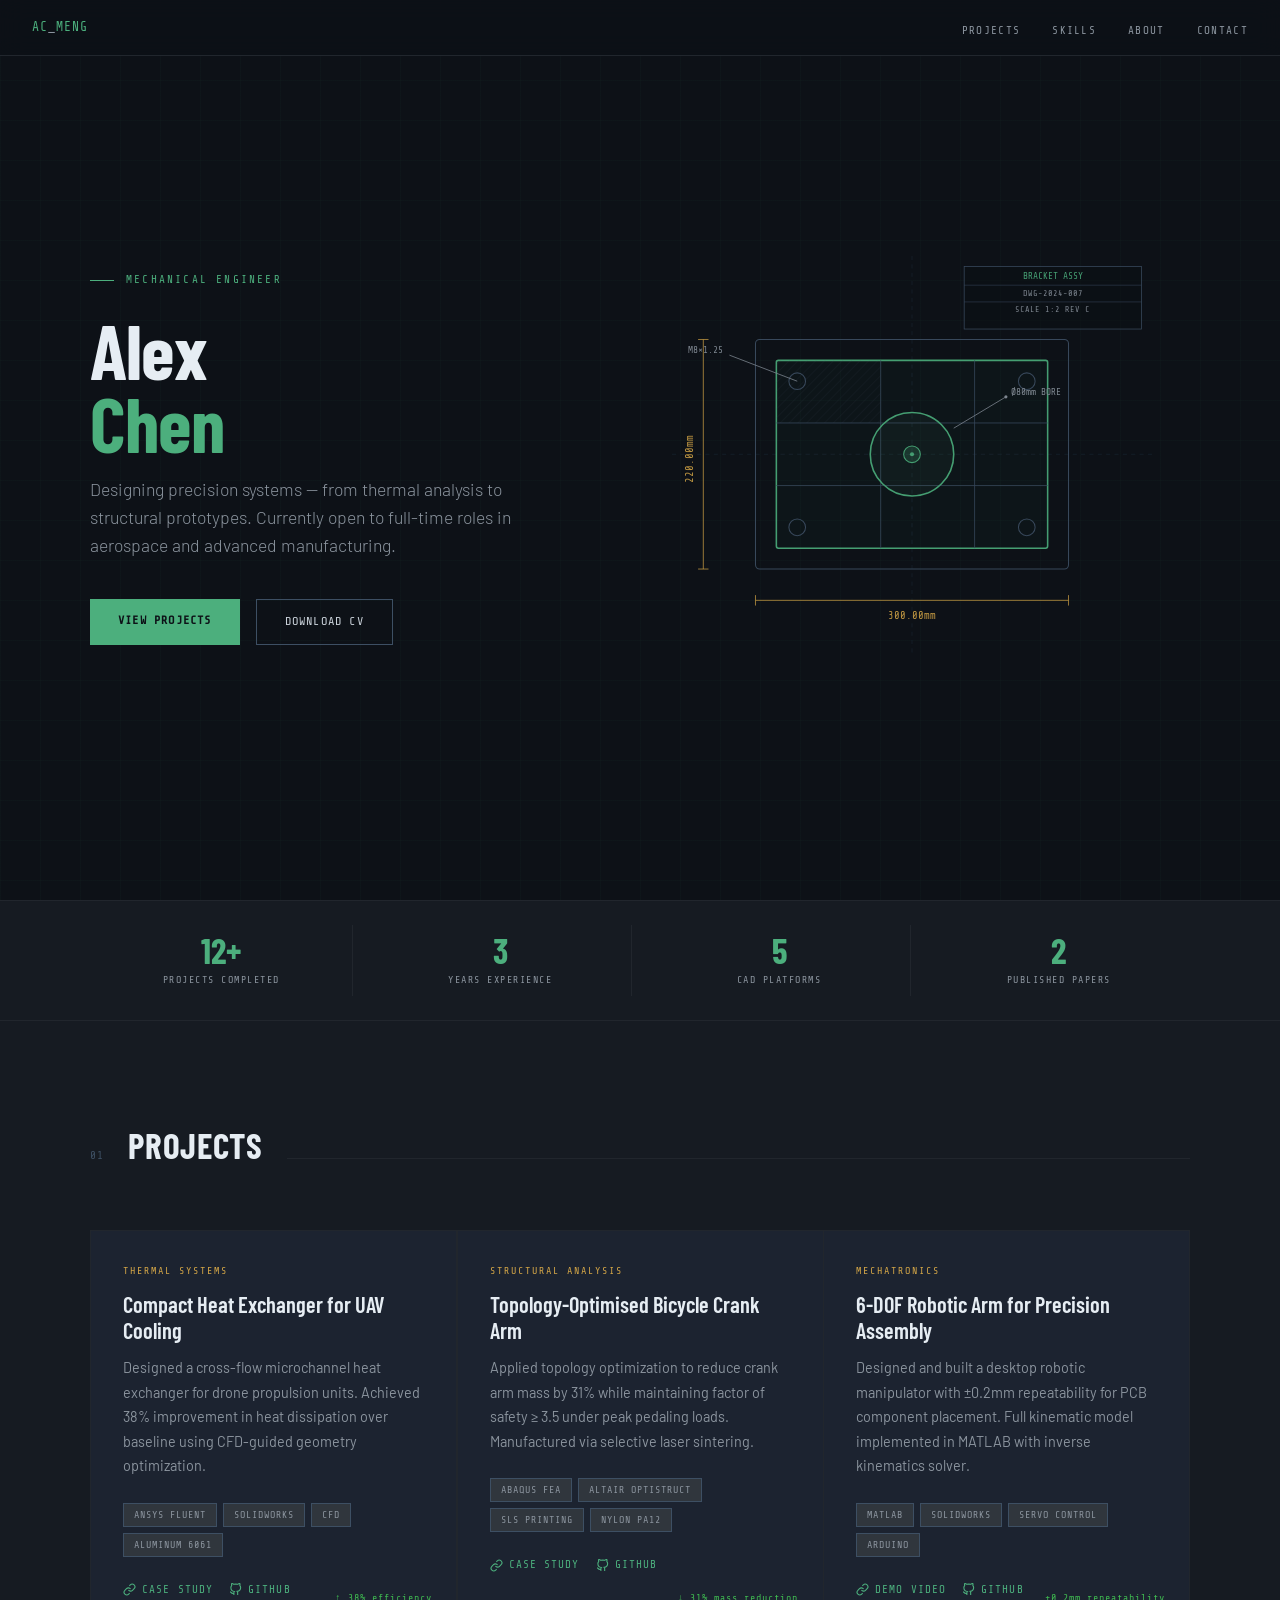
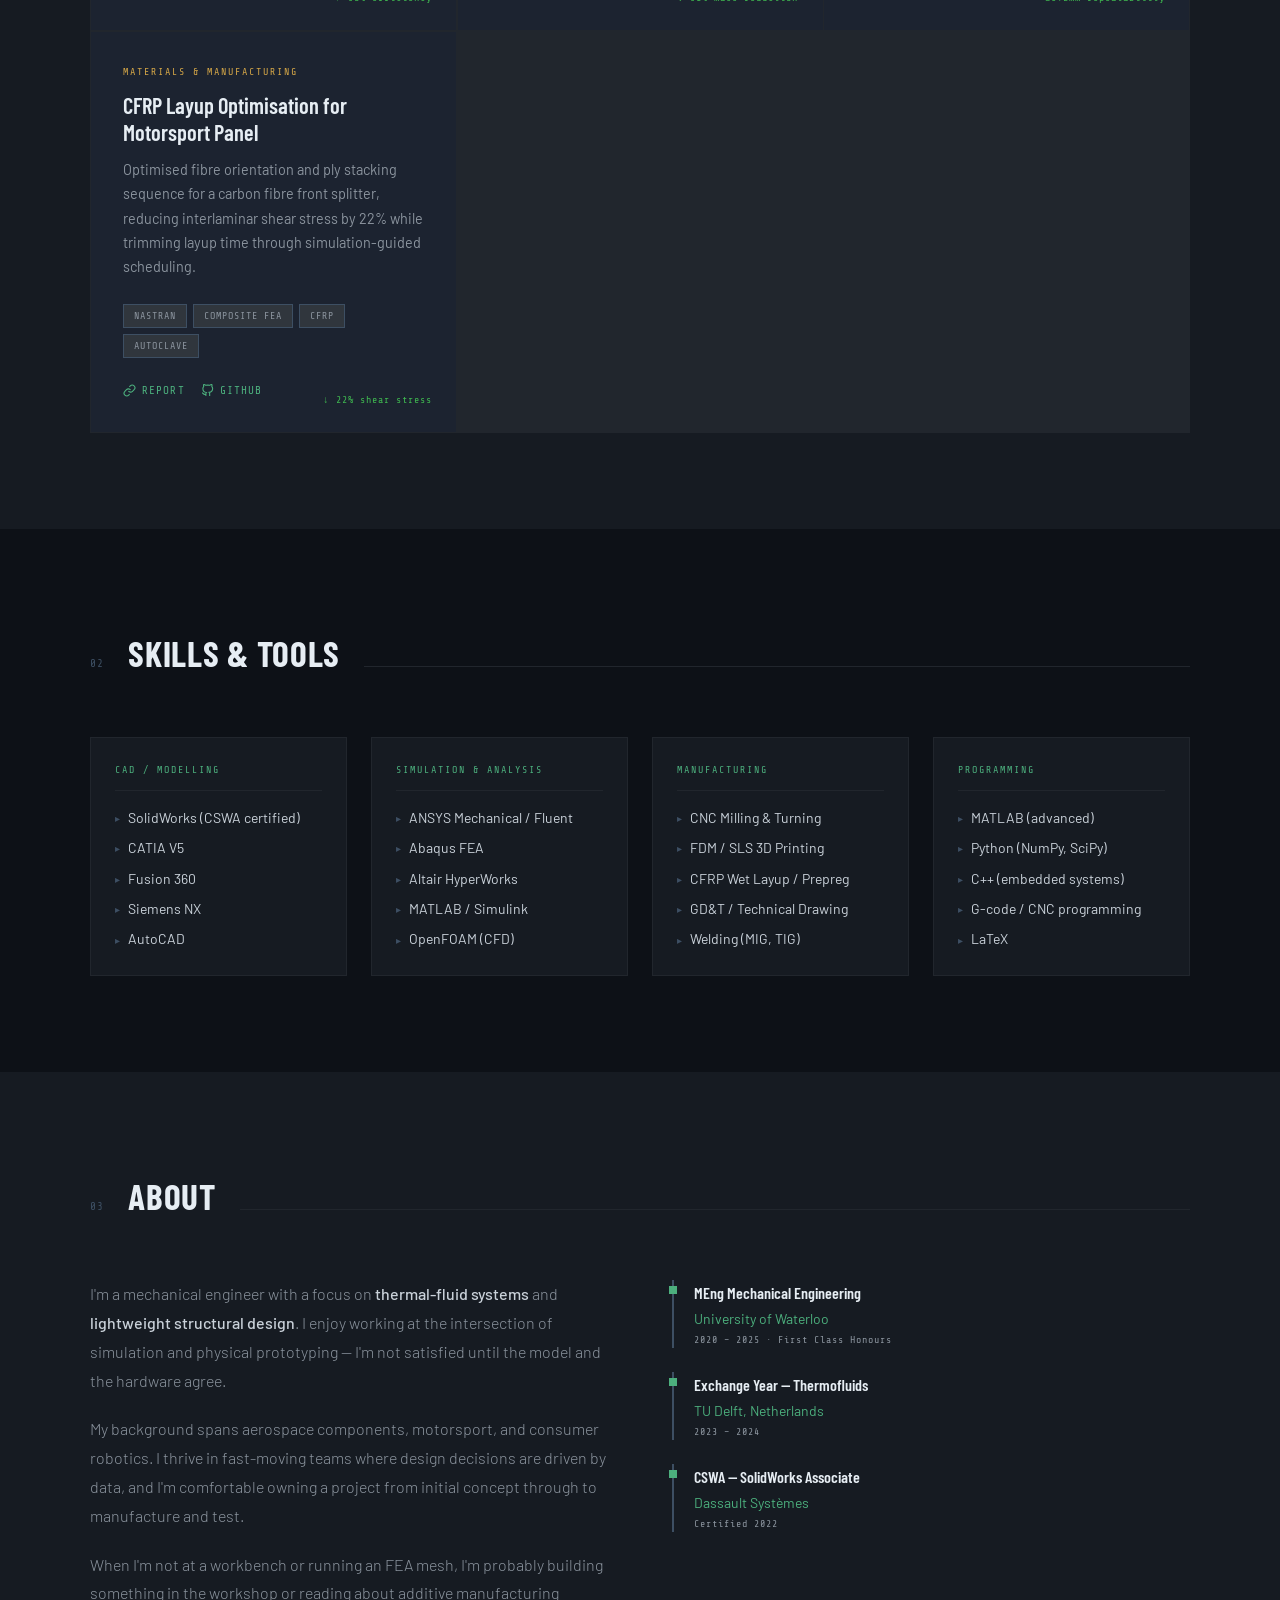
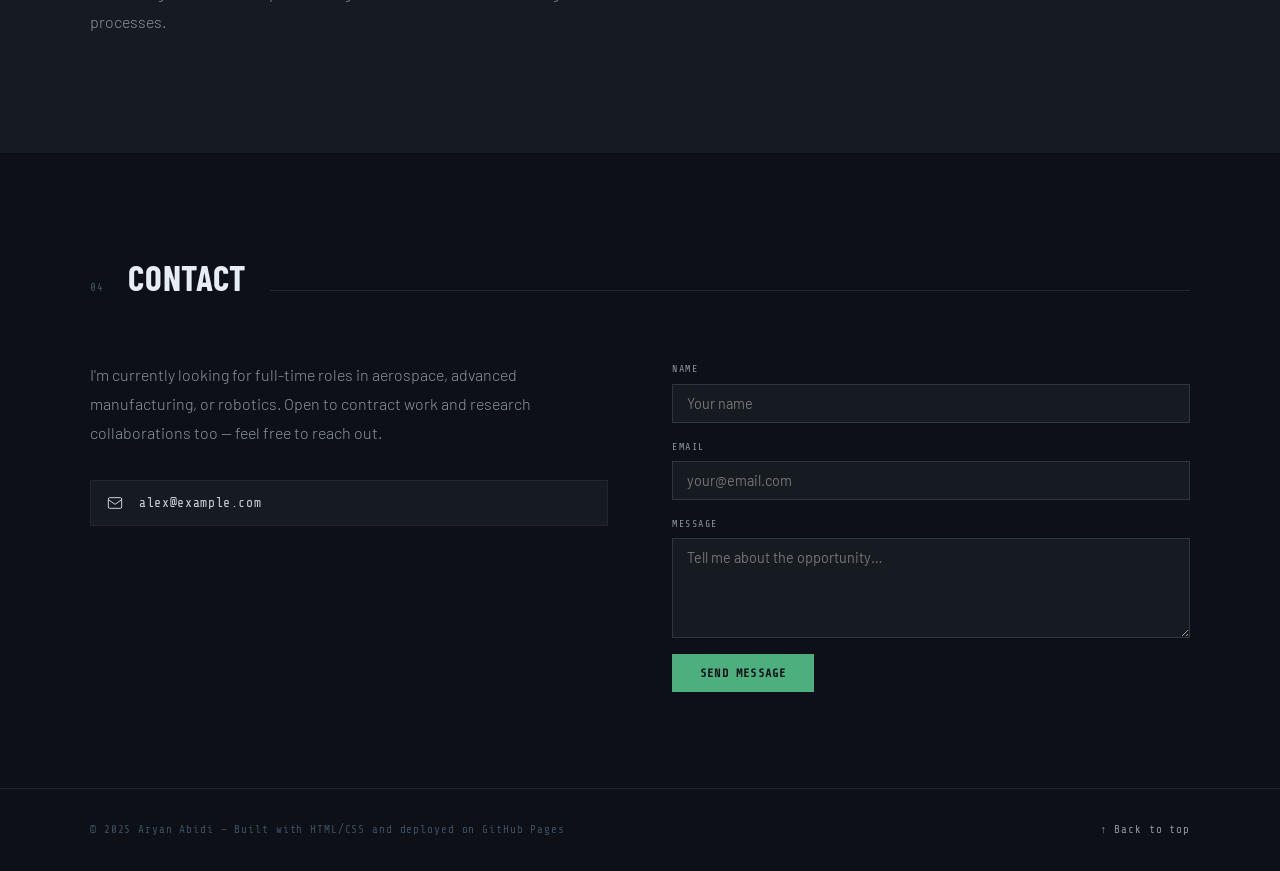
==== commit 79298a36: "Update index.html updated name" ====
--- a/index.html
+++ b/index.html
@@ -3,7 +3,7 @@
 <head>
   <meta charset="UTF-8" />
   <meta name="viewport" content="width=device-width, initial-scale=1.0" />
-  <title>Alex Chen — Mechanical Engineer</title>
+  <title>Aryan Abidi — Mechanical Engineer</title>
   <link rel="preconnect" href="https://fonts.googleapis.com" />
   <link rel="preconnect" href="https://fonts.gstatic.com" crossorigin />
   <link href="https://fonts.googleapis.com/css2?family=Share+Tech+Mono&family=Barlow:wght@300;400;500;600&family=Barlow+Condensed:wght@400;600;700&display=swap" rel="stylesheet" />
@@ -1008,7 +1008,7 @@
 <!-- FOOTER -->
 <footer>
   <div class="footer-inner">
-    <p>© 2025 Alex Chen — Built with HTML/CSS and deployed on GitHub Pages</p>
+    <p>© 2025 Aryan Abidi — Built with HTML/CSS and deployed on GitHub Pages</p>
     <p><a href="#hero">↑ Back to top</a></p>
   </div>
 </footer>
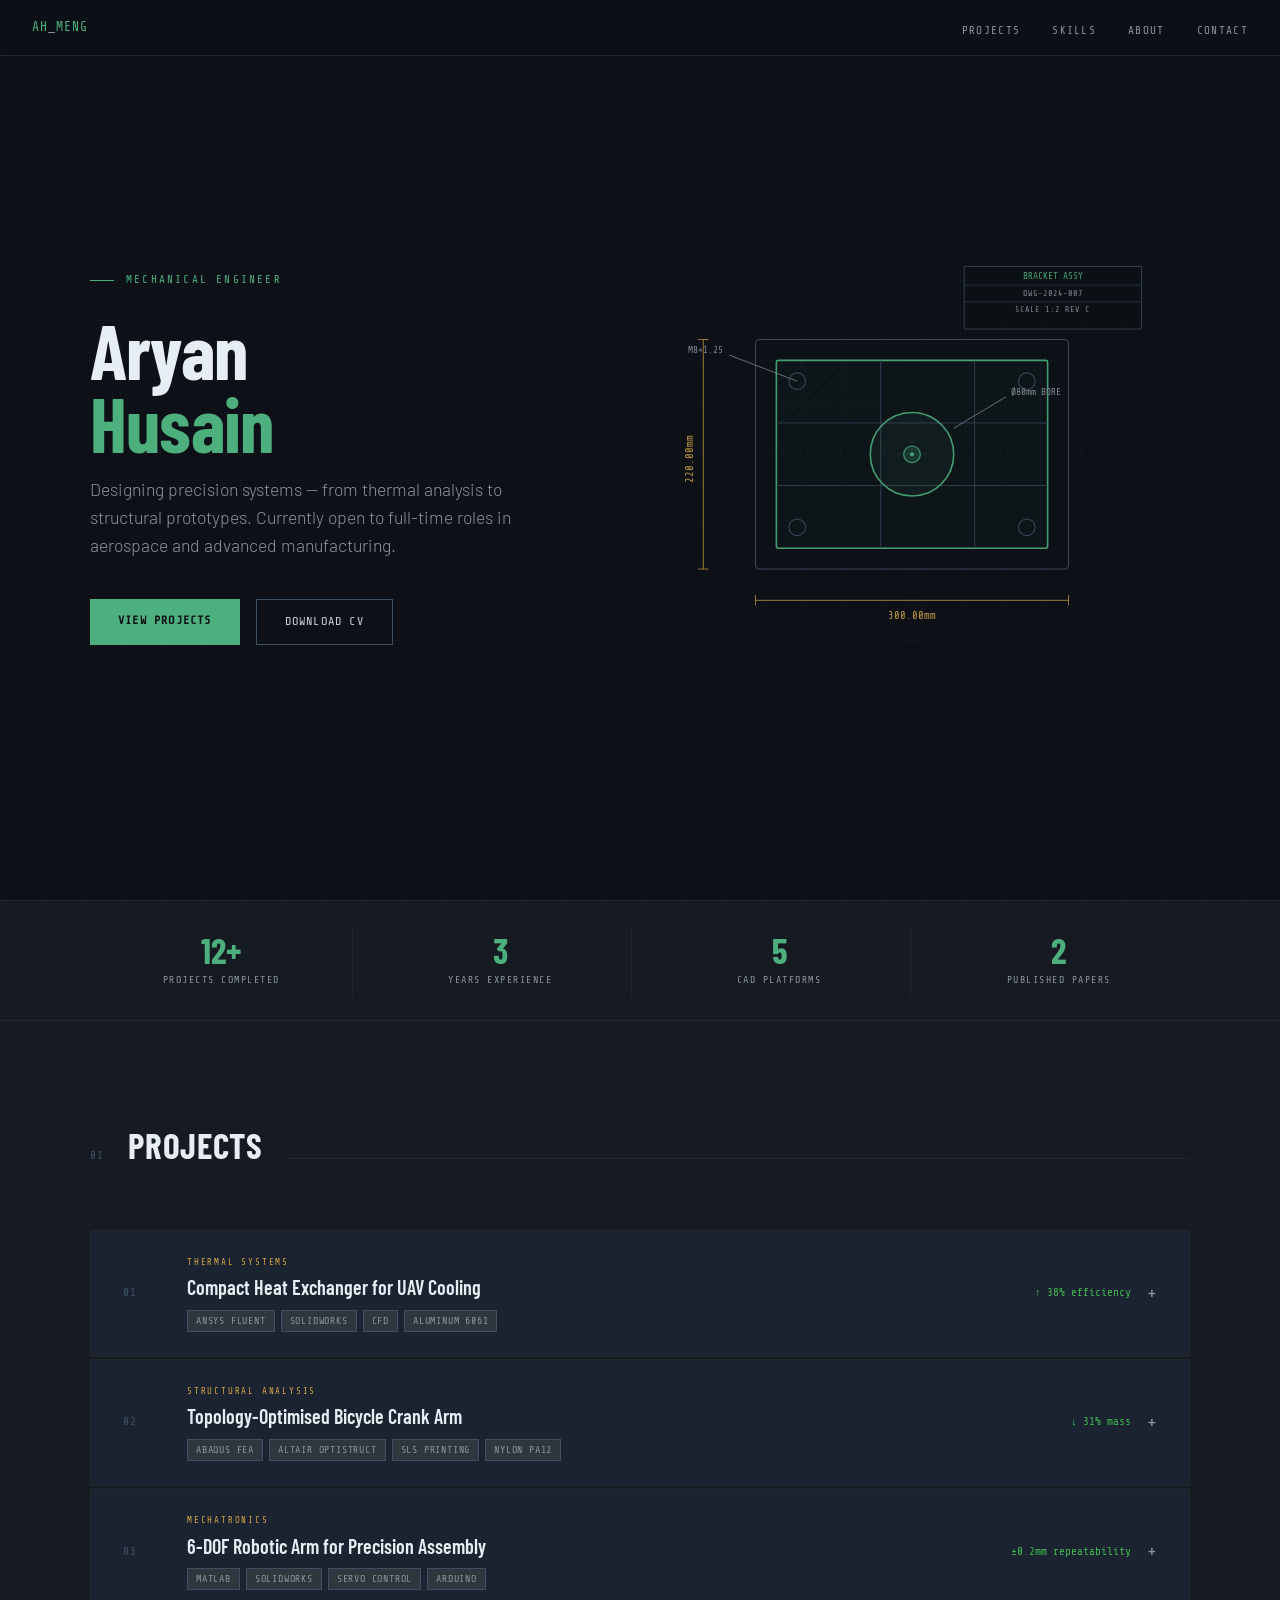
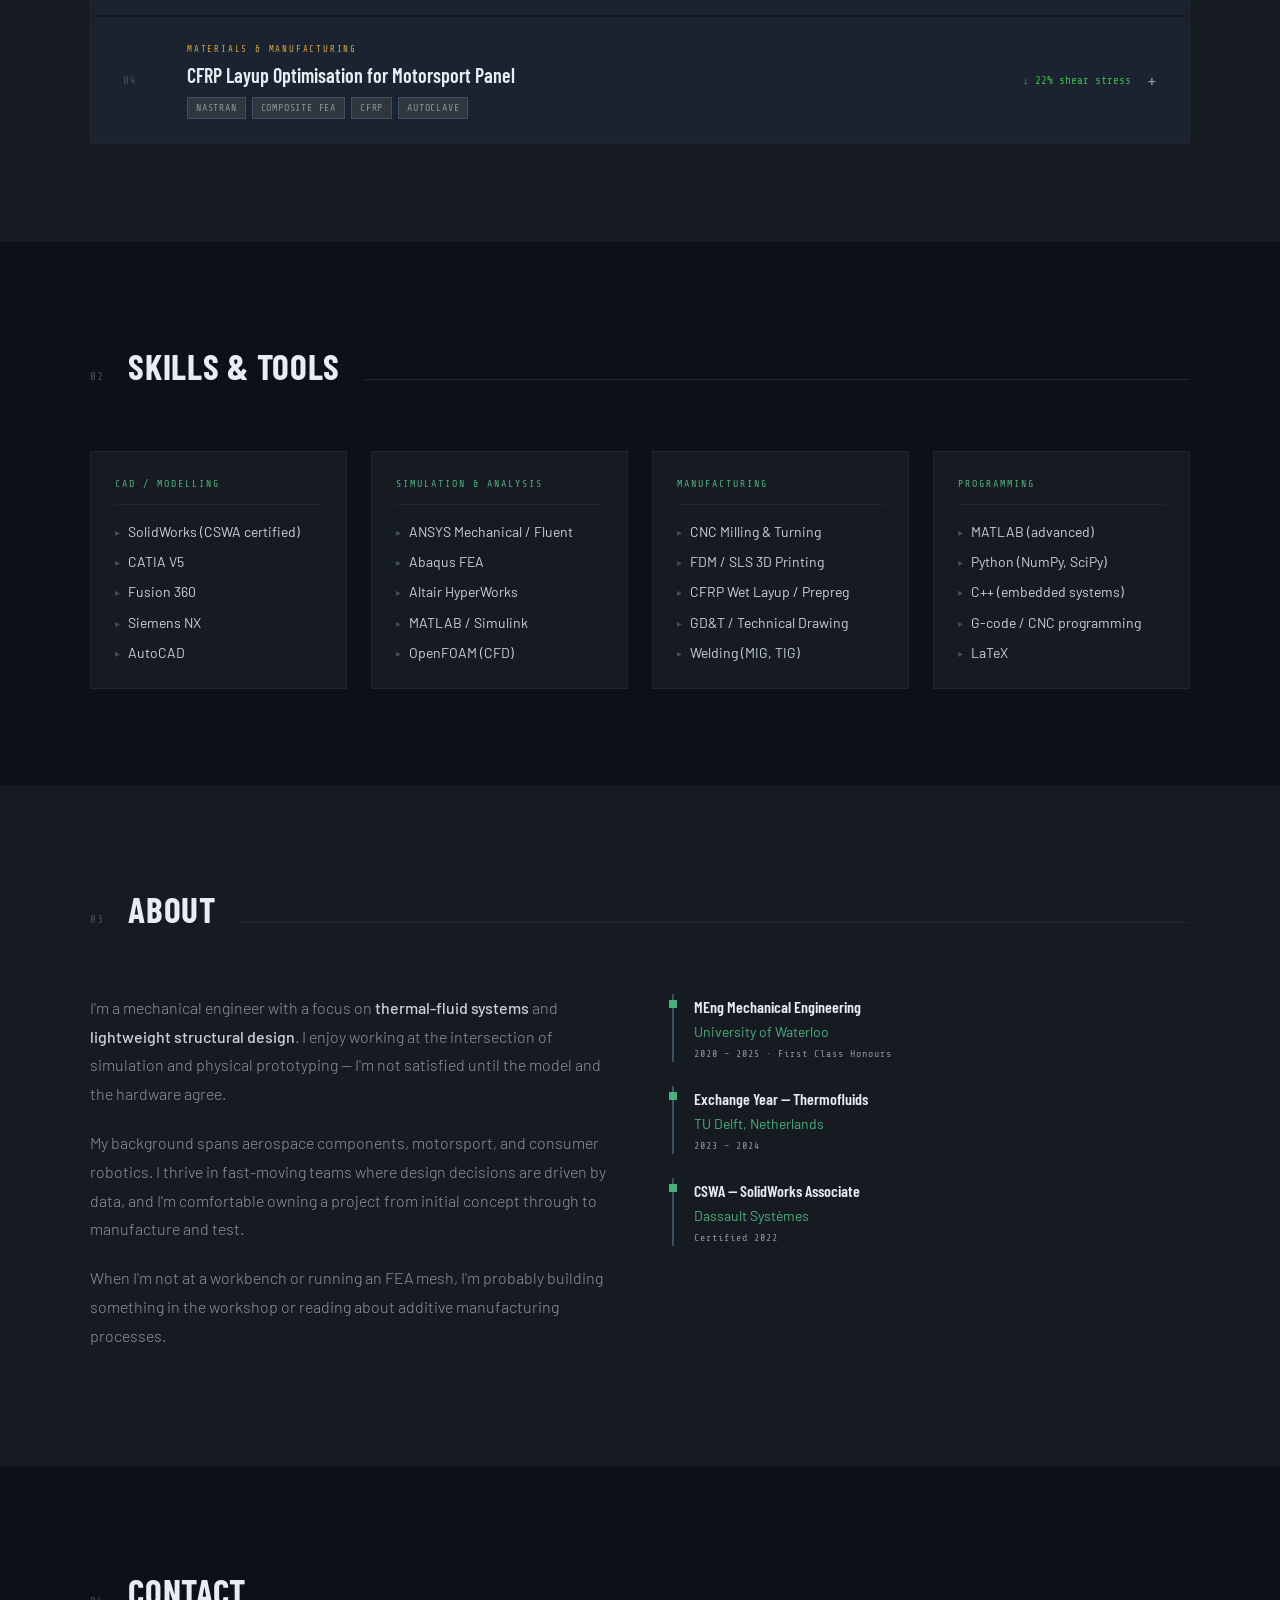
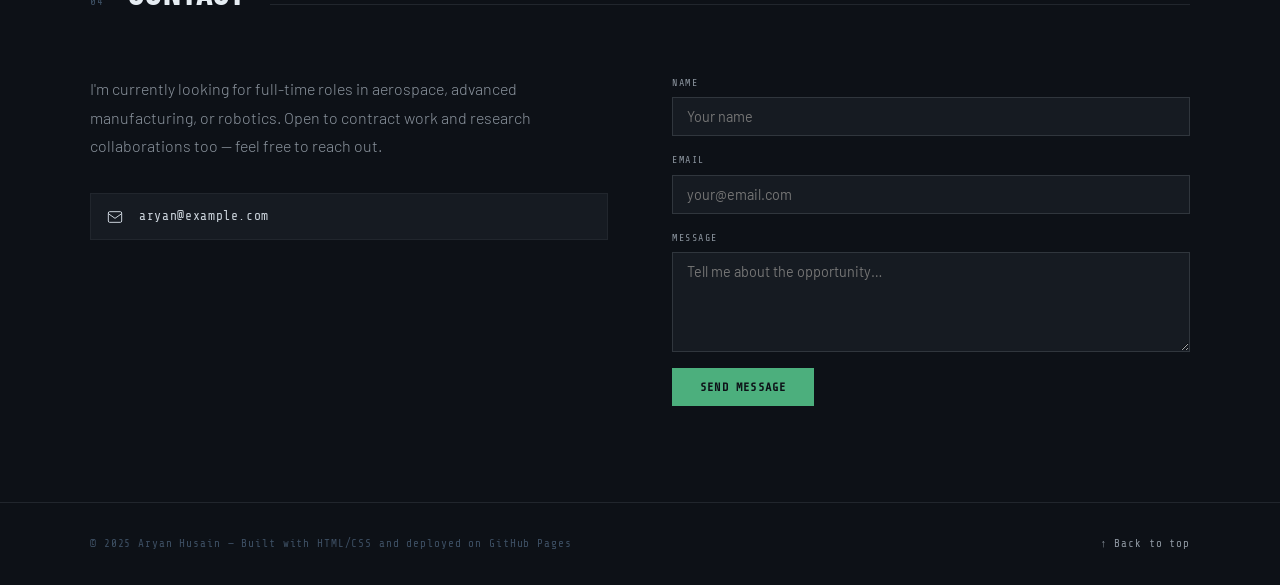
==== commit d1cb989b: "Update index.html" ====
--- a/index.html
+++ b/index.html
@@ -3,31 +3,30 @@
 <head>
   <meta charset="UTF-8" />
   <meta name="viewport" content="width=device-width, initial-scale=1.0" />
-  <title>Aryan Abidi — Mechanical Engineer</title>
+  <title>Aryan Husain — Mechanical Engineer</title>
   <link rel="preconnect" href="https://fonts.googleapis.com" />
   <link rel="preconnect" href="https://fonts.gstatic.com" crossorigin />
   <link href="https://fonts.googleapis.com/css2?family=Share+Tech+Mono&family=Barlow:wght@300;400;500;600&family=Barlow+Condensed:wght@400;600;700&display=swap" rel="stylesheet" />
   <style>
     :root {
-      --steel:    #0d1117;
-      --panel:    #161b22;
-      --surface:  #1c2330;
-      --edge:     #21262d;
-      --muted:    #30363d;
-      --wire:     #3d4f63;
-      --dim:      #8b949e;
-      --body:     #c9d1d9;
-      --bright:   #e6edf3;
-      --accent:   #4caf7d;
-      --gold:     #d4a647;
-      --green:    #3fb950;
-      --mono:     'Share Tech Mono', monospace;
-      --sans:     'Barlow', sans-serif;
-      --cond:     'Barlow Condensed', sans-serif;
+      --steel:   #0d1117;
+      --panel:   #161b22;
+      --surface: #1c2330;
+      --edge:    #21262d;
+      --muted:   #30363d;
+      --wire:    #3d4f63;
+      --dim:     #8b949e;
+      --body:    #c9d1d9;
+      --bright:  #e6edf3;
+      --accent:  #4caf7d;
+      --gold:    #d4a647;
+      --green:   #3fb950;
+      --mono:    'Share Tech Mono', monospace;
+      --sans:    'Barlow', sans-serif;
+      --cond:    'Barlow Condensed', sans-serif;
     }
 
     *, *::before, *::after { box-sizing: border-box; margin: 0; padding: 0; }
-
     html { scroll-behavior: smooth; }
 
     body {
@@ -39,625 +38,341 @@
       overflow-x: hidden;
     }
 
-    /* Blueprint grid background */
     body::before {
       content: '';
       position: fixed;
       inset: 0;
       background-image:
-        linear-gradient(rgba(76, 175, 125, 0.03) 1px, transparent 1px),
-        linear-gradient(90deg, rgba(76, 175, 125, 0.03) 1px, transparent 1px);
+        linear-gradient(rgba(76,175,125,0.03) 1px, transparent 1px),
+        linear-gradient(90deg, rgba(76,175,125,0.03) 1px, transparent 1px);
       background-size: 40px 40px;
       pointer-events: none;
       z-index: 0;
     }
 
-    /* ── NAV ── */
+    /* NAV */
     nav {
-      position: fixed;
-      top: 0; left: 0; right: 0;
+      position: fixed; top: 0; left: 0; right: 0;
       z-index: 100;
-      background: rgba(13, 17, 23, 0.92);
+      background: rgba(13,17,23,0.92);
       backdrop-filter: blur(12px);
       border-bottom: 1px solid var(--edge);
       padding: 0 2rem;
-      display: flex;
+      display: flex; align-items: center; justify-content: space-between;
+      height: 56px;
+    }
+    .nav-logo { font-family: var(--mono); font-size: 13px; color: var(--accent); letter-spacing: 0.08em; }
+    .nav-logo span { color: var(--dim); }
+    nav ul { list-style: none; display: flex; gap: 2rem; }
+    nav a { font-family: var(--mono); font-size: 11px; letter-spacing: 0.12em; text-transform: uppercase; color: var(--dim); text-decoration: none; transition: color 0.2s; }
+    nav a:hover { color: var(--accent); }
+
+    /* HERO */
+    #hero { position: relative; min-height: 100vh; display: flex; align-items: center; padding: 80px 2rem 4rem; overflow: hidden; }
+    .hero-inner { position: relative; z-index: 1; max-width: 1100px; margin: 0 auto; width: 100%; display: grid; grid-template-columns: 1fr 1fr; gap: 4rem; align-items: center; }
+    .hero-tag { font-family: var(--mono); font-size: 11px; color: var(--accent); letter-spacing: 0.2em; text-transform: uppercase; margin-bottom: 1.5rem; display: flex; align-items: center; gap: 0.75rem; }
+    .hero-tag::before { content: ''; display: inline-block; width: 24px; height: 1px; background: var(--accent); }
+    h1 { font-family: var(--cond); font-size: clamp(3rem,6vw,5.5rem); font-weight: 700; line-height: 0.95; letter-spacing: -0.01em; color: var(--bright); margin-bottom: 1rem; }
+    h1 em { font-style: normal; color: var(--accent); }
+    .hero-sub { font-size: 1.1rem; color: var(--dim); max-width: 460px; margin-bottom: 2.5rem; font-weight: 300; }
+    .hero-actions { display: flex; gap: 1rem; flex-wrap: wrap; }
+
+    .btn-primary { font-family: var(--mono); font-size: 12px; letter-spacing: 0.1em; text-transform: uppercase; background: var(--accent); color: var(--steel); border: none; padding: 12px 28px; cursor: pointer; text-decoration: none; font-weight: 600; transition: background 0.2s, transform 0.15s; display: inline-block; }
+    .btn-primary:hover { background: #6dcf9e; transform: translateY(-1px); }
+    .btn-outline { font-family: var(--mono); font-size: 12px; letter-spacing: 0.1em; text-transform: uppercase; background: transparent; color: var(--body); border: 1px solid var(--wire); padding: 12px 28px; cursor: pointer; text-decoration: none; transition: border-color 0.2s, color 0.2s; display: inline-block; }
+    .btn-outline:hover { border-color: var(--accent); color: var(--accent); }
+
+    .hero-drawing svg { width: 100%; max-width: 480px; opacity: 0.9; }
+
+    /* STATS */
+    .stats-bar { position: relative; z-index: 1; background: var(--panel); border-top: 1px solid var(--edge); border-bottom: 1px solid var(--edge); padding: 1.5rem 2rem; }
+    .stats-inner { max-width: 1100px; margin: 0 auto; display: grid; grid-template-columns: repeat(4,1fr); gap: 1rem; }
+    .stat { text-align: center; padding: 0.5rem; border-right: 1px solid var(--edge); }
+    .stat:last-child { border-right: none; }
+    .stat-num { font-family: var(--cond); font-size: 2.2rem; font-weight: 700; color: var(--accent); line-height: 1; margin-bottom: 4px; }
+    .stat-label { font-family: var(--mono); font-size: 10px; letter-spacing: 0.15em; text-transform: uppercase; color: var(--dim); }
+
+    /* SECTIONS */
+    section { position: relative; z-index: 1; padding: 6rem 2rem; }
+    .section-inner { max-width: 1100px; margin: 0 auto; }
+    .section-header { display: flex; align-items: baseline; gap: 1.5rem; margin-bottom: 3.5rem; }
+    .section-num { font-family: var(--mono); font-size: 11px; color: var(--wire); letter-spacing: 0.1em; }
+    h2 { font-family: var(--cond); font-size: 2.2rem; font-weight: 700; color: var(--bright); letter-spacing: 0.02em; text-transform: uppercase; }
+    .section-rule { flex: 1; height: 1px; background: var(--edge); }
+
+    /* PROJECTS */
+    #projects { background: var(--panel); }
+
+    .project-item {
+      border: 1px solid var(--edge);
+      background: var(--surface);
+      margin-bottom: 2px;
+      transition: border-color 0.2s;
+    }
+    .project-item:hover { border-color: var(--wire); }
+    .project-item.open { border-color: var(--accent); }
+
+    /* Summary row — always visible */
+    .project-summary {
+      display: grid;
+      grid-template-columns: 2.5rem 1fr auto;
       align-items: center;
-      justify-content: space-between;
-      height: 56px;
-    }
-
-    .nav-logo {
-      font-family: var(--mono);
-      font-size: 13px;
-      color: var(--accent);
-      letter-spacing: 0.08em;
-    }
-
-    .nav-logo span { color: var(--dim); }
-
-    nav ul {
-      list-style: none;
-      display: flex;
-      gap: 2rem;
-    }
-
-    nav a {
-      font-family: var(--mono);
-      font-size: 11px;
-      letter-spacing: 0.12em;
-      text-transform: uppercase;
-      color: var(--dim);
-      text-decoration: none;
-      transition: color 0.2s;
-    }
-
-    nav a:hover { color: var(--accent); }
-
-    /* ── HERO ── */
-    #hero {
-      position: relative;
-      min-height: 100vh;
-      display: flex;
-      align-items: center;
-      padding: 80px 2rem 4rem;
-      overflow: hidden;
-    }
-
-    .hero-inner {
-      position: relative;
-      z-index: 1;
-      max-width: 1100px;
-      margin: 0 auto;
-      width: 100%;
-      display: grid;
-      grid-template-columns: 1fr 1fr;
-      gap: 4rem;
-      align-items: center;
-    }
-
-    .hero-tag {
-      font-family: var(--mono);
-      font-size: 11px;
-      color: var(--accent);
-      letter-spacing: 0.2em;
-      text-transform: uppercase;
-      margin-bottom: 1.5rem;
-      display: flex;
-      align-items: center;
-      gap: 0.75rem;
-    }
-
-    .hero-tag::before {
-      content: '';
-      display: inline-block;
-      width: 24px;
-      height: 1px;
-      background: var(--accent);
-    }
-
-    h1 {
-      font-family: var(--cond);
-      font-size: clamp(3rem, 6vw, 5.5rem);
-      font-weight: 700;
-      line-height: 0.95;
-      letter-spacing: -0.01em;
-      color: var(--bright);
-      margin-bottom: 1rem;
-    }
-
-    h1 em {
-      font-style: normal;
-      color: var(--accent);
-    }
-
-    .hero-sub {
-      font-size: 1.1rem;
-      color: var(--dim);
-      max-width: 460px;
-      margin-bottom: 2.5rem;
-      font-weight: 300;
-    }
-
-    .hero-actions {
-      display: flex;
-      gap: 1rem;
-      flex-wrap: wrap;
-    }
-
-    .btn-primary {
-      font-family: var(--mono);
-      font-size: 12px;
-      letter-spacing: 0.1em;
-      text-transform: uppercase;
-      background: var(--accent);
-      color: var(--steel);
-      border: none;
-      padding: 12px 28px;
+      gap: 1.5rem;
+      padding: 1.5rem 2rem;
       cursor: pointer;
-      text-decoration: none;
-      font-weight: 600;
-      transition: background 0.2s, transform 0.15s;
-      display: inline-block;
-    }
-
-    .btn-primary:hover { background: #6dcf9e; transform: translateY(-1px); }
-
-    .btn-outline {
-      font-family: var(--mono);
-      font-size: 12px;
-      letter-spacing: 0.1em;
-      text-transform: uppercase;
-      background: transparent;
-      color: var(--body);
-      border: 1px solid var(--wire);
-      padding: 12px 28px;
-      cursor: pointer;
-      text-decoration: none;
-      transition: border-color 0.2s, color 0.2s;
-      display: inline-block;
-    }
-
-    .btn-outline:hover { border-color: var(--accent); color: var(--accent); }
-
-    /* Engineering drawing on hero right */
-    .hero-drawing {
-      position: relative;
-    }
-
-    .hero-drawing svg {
-      width: 100%;
-      max-width: 480px;
-      opacity: 0.9;
-    }
-
-    /* Stats bar */
-    .stats-bar {
-      position: relative;
-      z-index: 1;
-      background: var(--panel);
-      border-top: 1px solid var(--edge);
-      border-bottom: 1px solid var(--edge);
-      padding: 1.5rem 2rem;
-    }
-
-    .stats-inner {
-      max-width: 1100px;
-      margin: 0 auto;
-      display: grid;
-      grid-template-columns: repeat(4, 1fr);
-      gap: 1rem;
-    }
-
-    .stat {
-      text-align: center;
-      padding: 0.5rem;
-      border-right: 1px solid var(--edge);
-    }
-
-    .stat:last-child { border-right: none; }
-
-    .stat-num {
-      font-family: var(--cond);
-      font-size: 2.2rem;
-      font-weight: 700;
-      color: var(--accent);
-      line-height: 1;
-      margin-bottom: 4px;
-    }
-
-    .stat-label {
-      font-family: var(--mono);
-      font-size: 10px;
-      letter-spacing: 0.15em;
-      text-transform: uppercase;
-      color: var(--dim);
-    }
-
-    /* ── SECTIONS ── */
-    section {
-      position: relative;
-      z-index: 1;
-      padding: 6rem 2rem;
-    }
-
-    .section-inner {
-      max-width: 1100px;
-      margin: 0 auto;
-    }
-
-    .section-header {
-      display: flex;
-      align-items: baseline;
-      gap: 1.5rem;
-      margin-bottom: 3.5rem;
-    }
-
-    .section-num {
+      user-select: none;
+    }
+
+    .project-index {
       font-family: var(--mono);
       font-size: 11px;
       color: var(--wire);
       letter-spacing: 0.1em;
     }
 
-    h2 {
-      font-family: var(--cond);
-      font-size: 2.2rem;
-      font-weight: 700;
-      color: var(--bright);
-      letter-spacing: 0.02em;
-      text-transform: uppercase;
-    }
-
-    .section-rule {
-      flex: 1;
-      height: 1px;
-      background: var(--edge);
-    }
-
-    /* ── PROJECTS ── */
-    #projects { background: var(--panel); }
-
-    .projects-grid {
-      display: grid;
-      grid-template-columns: repeat(auto-fit, minmax(320px, 1fr));
-      gap: 1.5px;
-      background: var(--edge);
-      border: 1.5px solid var(--edge);
-    }
-
-    .project-card {
-      background: var(--surface);
-      padding: 2rem;
-      transition: background 0.2s;
-      position: relative;
-      overflow: hidden;
-    }
-
-    .project-card::before {
-      content: '';
-      position: absolute;
-      top: 0; left: 0; right: 0;
-      height: 2px;
-      background: var(--accent);
-      transform: scaleX(0);
-      transform-origin: left;
-      transition: transform 0.3s;
-    }
-
-    .project-card:hover::before { transform: scaleX(1); }
-    .project-card:hover { background: #1e2733; }
-
-    .project-type {
+    .project-summary-main { display: flex; flex-direction: column; gap: 0.4rem; }
+
+    .project-type-badge {
       font-family: var(--mono);
-      font-size: 10px;
+      font-size: 9px;
       letter-spacing: 0.2em;
       text-transform: uppercase;
       color: var(--gold);
-      margin-bottom: 0.75rem;
-    }
-
-    .project-card h3 {
+    }
+
+    .project-title {
       font-family: var(--cond);
-      font-size: 1.4rem;
+      font-size: 1.25rem;
       font-weight: 600;
       color: var(--bright);
-      margin-bottom: 0.75rem;
       line-height: 1.2;
     }
 
-    .project-card p {
-      font-size: 0.9rem;
-      color: var(--dim);
-      margin-bottom: 1.5rem;
-      line-height: 1.7;
-    }
-
-    .project-tags {
-      display: flex;
-      flex-wrap: wrap;
-      gap: 6px;
-      margin-bottom: 1.5rem;
-    }
-
-    .tag {
-      font-family: var(--mono);
-      font-size: 10px;
-      letter-spacing: 0.1em;
-      text-transform: uppercase;
-      background: var(--muted);
-      color: var(--dim);
-      padding: 3px 10px;
-      border: 1px solid var(--wire);
-    }
-
-    .project-links {
-      display: flex;
-      gap: 1rem;
-    }
-
-    .project-links a {
-      font-family: var(--mono);
-      font-size: 11px;
-      letter-spacing: 0.1em;
-      text-transform: uppercase;
-      color: var(--accent);
-      text-decoration: none;
-      display: flex;
-      align-items: center;
-      gap: 6px;
-      transition: color 0.2s;
-    }
-
-    .project-links a:hover { color: #6dcf9e; }
-
-    .project-links a svg {
-      width: 13px; height: 13px;
-      stroke: currentColor;
-    }
-
-    .project-metric {
-      position: absolute;
-      bottom: 1.5rem;
-      right: 1.5rem;
-      font-family: var(--mono);
-      font-size: 10px;
-      color: var(--green);
-      letter-spacing: 0.1em;
-    }
-
-    /* ── SKILLS ── */
-    .skills-grid {
-      display: grid;
-      grid-template-columns: repeat(auto-fit, minmax(240px, 1fr));
-      gap: 1.5rem;
-    }
-
-    .skill-group {
-      background: var(--panel);
-      border: 1px solid var(--edge);
-      padding: 1.5rem;
-    }
-
-    .skill-group-title {
-      font-family: var(--mono);
-      font-size: 10px;
-      letter-spacing: 0.2em;
-      text-transform: uppercase;
-      color: var(--accent);
-      margin-bottom: 1rem;
-      padding-bottom: 0.75rem;
-      border-bottom: 1px solid var(--edge);
-    }
-
-    .skill-list {
-      list-style: none;
-      display: flex;
-      flex-direction: column;
-      gap: 0.5rem;
-    }
-
-    .skill-list li {
-      font-size: 0.875rem;
-      color: var(--body);
-      display: flex;
-      align-items: center;
-      gap: 0.5rem;
-    }
-
-    .skill-list li::before {
-      content: '▸';
-      color: var(--wire);
-      font-size: 10px;
-    }
-
-    /* ── ABOUT ── */
-    #about { background: var(--panel); }
-
-    .about-grid {
-      display: grid;
-      grid-template-columns: 1fr 1fr;
-      gap: 4rem;
-      align-items: start;
-    }
-
-    .about-text p {
-      color: var(--dim);
-      margin-bottom: 1.25rem;
-      line-height: 1.8;
-      font-weight: 300;
-    }
-
-    .about-text p strong {
-      color: var(--body);
-      font-weight: 500;
-    }
-
-    .edu-list {
-      list-style: none;
-      display: flex;
-      flex-direction: column;
-      gap: 1.5rem;
-    }
-
-    .edu-item {
-      border-left: 2px solid var(--wire);
-      padding-left: 1.25rem;
-      position: relative;
-    }
-
-    .edu-item::before {
-      content: '';
-      position: absolute;
-      left: -5px;
-      top: 6px;
-      width: 8px;
-      height: 8px;
-      background: var(--accent);
-    }
-
-    .edu-degree {
-      font-family: var(--cond);
-      font-size: 1rem;
-      font-weight: 600;
-      color: var(--bright);
-    }
-
-    .edu-school {
-      font-size: 0.875rem;
-      color: var(--accent);
-      margin: 2px 0;
-    }
-
-    .edu-year {
-      font-family: var(--mono);
-      font-size: 10px;
-      color: var(--dim);
-      letter-spacing: 0.1em;
-    }
-
-    /* ── CONTACT ── */
-    .contact-grid {
-      display: grid;
-      grid-template-columns: 1fr 1fr;
-      gap: 4rem;
-      align-items: start;
-    }
-
-    .contact-info p {
-      color: var(--dim);
-      font-weight: 300;
-      line-height: 1.8;
-      margin-bottom: 2rem;
-    }
-
-    .contact-links {
-      display: flex;
-      flex-direction: column;
-      gap: 1rem;
-    }
-
-    .contact-link {
+    .project-summary-meta {
       display: flex;
       align-items: center;
       gap: 1rem;
+    }
+
+    .project-kpi {
       font-family: var(--mono);
-      font-size: 13px;
-      letter-spacing: 0.05em;
-      color: var(--body);
-      text-decoration: none;
-      padding: 0.75rem 1rem;
-      border: 1px solid var(--edge);
-      background: var(--panel);
-      transition: border-color 0.2s, color 0.2s;
-    }
-
-    .contact-link:hover { border-color: var(--accent); color: var(--accent); }
-
-    .contact-link svg {
-      width: 16px; height: 16px;
-      stroke: currentColor;
-      flex-shrink: 0;
-    }
-
-    /* Contact form */
-    .contact-form {
+      font-size: 11px;
+      color: var(--green);
+      white-space: nowrap;
+    }
+
+    .project-toggle {
+      font-family: var(--mono);
+      font-size: 18px;
+      color: var(--dim);
+      transition: transform 0.3s, color 0.2s;
+      line-height: 1;
+    }
+    .project-item.open .project-toggle { transform: rotate(45deg); color: var(--accent); }
+
+    /* Tags in summary */
+    .project-tags { display: flex; flex-wrap: wrap; gap: 6px; margin-top: 0.25rem; }
+    .tag { font-family: var(--mono); font-size: 10px; letter-spacing: 0.08em; text-transform: uppercase; background: var(--muted); color: var(--dim); padding: 2px 8px; border: 1px solid var(--wire); }
+
+    /* Expanded case study panel */
+    .project-detail {
+      display: none;
+      border-top: 1px solid var(--edge);
+      padding: 2.5rem 2rem 2.5rem 6rem;
+      gap: 3rem;
+    }
+    .project-item.open .project-detail { display: grid; grid-template-columns: 1fr 340px; }
+
+    /* Left: narrative */
+    .detail-narrative { display: flex; flex-direction: column; gap: 2rem; }
+
+    .detail-section-label {
+      font-family: var(--mono);
+      font-size: 9px;
+      letter-spacing: 0.22em;
+      text-transform: uppercase;
+      color: var(--accent);
+      margin-bottom: 0.4rem;
+    }
+
+    .detail-body {
+      font-size: 0.9rem;
+      color: var(--dim);
+      line-height: 1.8;
+      font-weight: 300;
+    }
+    .detail-body strong { color: var(--body); font-weight: 500; }
+
+    /* Process timeline */
+    .process-timeline { display: flex; flex-direction: column; gap: 0; }
+    .process-step {
+      display: grid;
+      grid-template-columns: 1.5rem 1fr;
+      gap: 0.75rem;
+      position: relative;
+    }
+    .process-step + .process-step { margin-top: 0; }
+    .step-spine {
       display: flex;
       flex-direction: column;
-      gap: 1rem;
-    }
-
-    .form-group {
+      align-items: center;
+    }
+    .step-dot {
+      width: 8px; height: 8px;
+      border: 1.5px solid var(--accent);
+      background: var(--surface);
+      flex-shrink: 0;
+      margin-top: 4px;
+    }
+    .step-line {
+      width: 1px;
+      flex: 1;
+      background: var(--edge);
+      min-height: 24px;
+    }
+    .process-step:last-child .step-line { display: none; }
+    .step-content { padding-bottom: 1.5rem; }
+    .step-phase {
+      font-family: var(--mono);
+      font-size: 10px;
+      letter-spacing: 0.12em;
+      text-transform: uppercase;
+      color: var(--accent);
+      margin-bottom: 2px;
+    }
+    .step-desc {
+      font-size: 0.85rem;
+      color: var(--dim);
+      line-height: 1.6;
+      font-weight: 300;
+    }
+
+    /* Right: data panel */
+    .detail-sidebar { display: flex; flex-direction: column; gap: 1.5rem; }
+
+    .data-card {
+      background: var(--panel);
+      border: 1px solid var(--edge);
+      padding: 1.25rem;
+    }
+
+    .data-card-label {
+      font-family: var(--mono);
+      font-size: 9px;
+      letter-spacing: 0.2em;
+      text-transform: uppercase;
+      color: var(--dim);
+      margin-bottom: 1rem;
+    }
+
+    /* Bar chart */
+    .bar-chart { display: flex; flex-direction: column; gap: 0.6rem; }
+    .bar-row { display: grid; grid-template-columns: 80px 1fr 40px; gap: 8px; align-items: center; }
+    .bar-label { font-family: var(--mono); font-size: 10px; color: var(--dim); text-align: right; }
+    .bar-track { background: var(--muted); height: 6px; border-radius: 0; overflow: hidden; }
+    .bar-fill { height: 100%; background: var(--accent); border-radius: 0; transition: width 0.6s ease; }
+    .bar-fill.before { background: var(--wire); }
+    .bar-val { font-family: var(--mono); font-size: 10px; color: var(--body); }
+
+    /* Spec table */
+    .spec-table { width: 100%; border-collapse: collapse; }
+    .spec-table tr { border-bottom: 1px solid var(--edge); }
+    .spec-table tr:last-child { border-bottom: none; }
+    .spec-table td { padding: 6px 0; font-size: 0.82rem; }
+    .spec-table td:first-child { color: var(--dim); font-family: var(--mono); font-size: 10px; letter-spacing: 0.05em; width: 50%; }
+    .spec-table td:last-child { color: var(--body); text-align: right; }
+
+    /* Result highlight */
+    .result-highlight {
+      background: rgba(76,175,125,0.07);
+      border: 1px solid rgba(76,175,125,0.25);
+      padding: 1rem;
       display: flex;
       flex-direction: column;
-      gap: 0.4rem;
-    }
-
-    .form-group label {
-      font-family: var(--mono);
-      font-size: 10px;
-      letter-spacing: 0.15em;
-      text-transform: uppercase;
-      color: var(--dim);
-    }
-
-    .form-group input,
-    .form-group textarea {
-      background: var(--panel);
-      border: 1px solid var(--muted);
-      color: var(--body);
-      padding: 10px 14px;
-      font-family: var(--sans);
-      font-size: 0.9rem;
-      outline: none;
-      transition: border-color 0.2s;
-      resize: vertical;
-    }
-
-    .form-group input:focus,
-    .form-group textarea:focus {
-      border-color: var(--accent);
-    }
-
+      gap: 4px;
+    }
+    .result-num {
+      font-family: var(--cond);
+      font-size: 2.4rem;
+      font-weight: 700;
+      color: var(--accent);
+      line-height: 1;
+    }
+    .result-desc { font-size: 0.8rem; color: var(--dim); line-height: 1.5; }
+
+    /* Links in detail */
+    .detail-links { display: flex; gap: 1rem; padding-top: 0.5rem; }
+    .detail-links a {
+      font-family: var(--mono); font-size: 11px; letter-spacing: 0.1em; text-transform: uppercase;
+      color: var(--accent); text-decoration: none; display: flex; align-items: center; gap: 6px; transition: color 0.2s;
+    }
+    .detail-links a:hover { color: #6dcf9e; }
+    .detail-links a svg { width: 13px; height: 13px; stroke: currentColor; }
+
+    /* SKILLS */
+    .skills-grid { display: grid; grid-template-columns: repeat(auto-fit,minmax(240px,1fr)); gap: 1.5rem; }
+    .skill-group { background: var(--panel); border: 1px solid var(--edge); padding: 1.5rem; }
+    .skill-group-title { font-family: var(--mono); font-size: 10px; letter-spacing: 0.2em; text-transform: uppercase; color: var(--accent); margin-bottom: 1rem; padding-bottom: 0.75rem; border-bottom: 1px solid var(--edge); }
+    .skill-list { list-style: none; display: flex; flex-direction: column; gap: 0.5rem; }
+    .skill-list li { font-size: 0.875rem; color: var(--body); display: flex; align-items: center; gap: 0.5rem; }
+    .skill-list li::before { content: '▸'; color: var(--wire); font-size: 10px; }
+
+    /* ABOUT */
+    #about { background: var(--panel); }
+    .about-grid { display: grid; grid-template-columns: 1fr 1fr; gap: 4rem; align-items: start; }
+    .about-text p { color: var(--dim); margin-bottom: 1.25rem; line-height: 1.8; font-weight: 300; }
+    .about-text p strong { color: var(--body); font-weight: 500; }
+    .edu-list { list-style: none; display: flex; flex-direction: column; gap: 1.5rem; }
+    .edu-item { border-left: 2px solid var(--wire); padding-left: 1.25rem; position: relative; }
+    .edu-item::before { content: ''; position: absolute; left: -5px; top: 6px; width: 8px; height: 8px; background: var(--accent); }
+    .edu-degree { font-family: var(--cond); font-size: 1rem; font-weight: 600; color: var(--bright); }
+    .edu-school { font-size: 0.875rem; color: var(--accent); margin: 2px 0; }
+    .edu-year { font-family: var(--mono); font-size: 10px; color: var(--dim); letter-spacing: 0.1em; }
+
+    /* CONTACT */
+    .contact-grid { display: grid; grid-template-columns: 1fr 1fr; gap: 4rem; align-items: start; }
+    .contact-info p { color: var(--dim); font-weight: 300; line-height: 1.8; margin-bottom: 2rem; }
+    .contact-links { display: flex; flex-direction: column; gap: 1rem; }
+    .contact-link { display: flex; align-items: center; gap: 1rem; font-family: var(--mono); font-size: 13px; letter-spacing: 0.05em; color: var(--body); text-decoration: none; padding: 0.75rem 1rem; border: 1px solid var(--edge); background: var(--panel); transition: border-color 0.2s, color 0.2s; }
+    .contact-link:hover { border-color: var(--accent); color: var(--accent); }
+    .contact-link svg { width: 16px; height: 16px; stroke: currentColor; flex-shrink: 0; }
+    .contact-form { display: flex; flex-direction: column; gap: 1rem; }
+    .form-group { display: flex; flex-direction: column; gap: 0.4rem; }
+    .form-group label { font-family: var(--mono); font-size: 10px; letter-spacing: 0.15em; text-transform: uppercase; color: var(--dim); }
+    .form-group input, .form-group textarea { background: var(--panel); border: 1px solid var(--muted); color: var(--body); padding: 10px 14px; font-family: var(--sans); font-size: 0.9rem; outline: none; transition: border-color 0.2s; resize: vertical; }
+    .form-group input:focus, .form-group textarea:focus { border-color: var(--accent); }
     .form-group textarea { min-height: 100px; }
 
-    /* ── FOOTER ── */
-    footer {
-      position: relative;
-      z-index: 1;
-      background: var(--steel);
-      border-top: 1px solid var(--edge);
-      padding: 2rem;
-      text-align: center;
-    }
-
-    .footer-inner {
-      max-width: 1100px;
-      margin: 0 auto;
-      display: flex;
-      align-items: center;
-      justify-content: space-between;
-      gap: 1rem;
-    }
-
-    footer p {
-      font-family: var(--mono);
-      font-size: 11px;
-      color: var(--wire);
-      letter-spacing: 0.08em;
-    }
-
+    /* FOOTER */
+    footer { position: relative; z-index: 1; background: var(--steel); border-top: 1px solid var(--edge); padding: 2rem; }
+    .footer-inner { max-width: 1100px; margin: 0 auto; display: flex; align-items: center; justify-content: space-between; gap: 1rem; }
+    footer p { font-family: var(--mono); font-size: 11px; color: var(--wire); letter-spacing: 0.08em; }
     footer a { color: var(--dim); text-decoration: none; }
     footer a:hover { color: var(--accent); }
 
-    /* ── MOBILE ── */
+    /* MOBILE */
     @media (max-width: 768px) {
       .hero-inner { grid-template-columns: 1fr; }
       .hero-drawing { display: none; }
-      .stats-inner { grid-template-columns: repeat(2, 1fr); }
-      .about-grid { grid-template-columns: 1fr; gap: 2.5rem; }
-      .contact-grid { grid-template-columns: 1fr; gap: 2.5rem; }
+      .stats-inner { grid-template-columns: repeat(2,1fr); }
+      .about-grid, .contact-grid { grid-template-columns: 1fr; gap: 2.5rem; }
       nav ul { display: none; }
-    }
-
-    /* Animations */
-    @keyframes fadeUp {
-      from { opacity: 0; transform: translateY(20px); }
-      to   { opacity: 1; transform: translateY(0); }
-    }
-
-    .hero-inner > * {
-      animation: fadeUp 0.7s ease both;
-    }
-
+      .project-item.open .project-detail { grid-template-columns: 1fr; }
+      .project-detail { padding-left: 1.5rem; }
+    }
+
+    @keyframes fadeUp { from { opacity:0; transform:translateY(20px); } to { opacity:1; transform:translateY(0); } }
+    .hero-inner > * { animation: fadeUp 0.7s ease both; }
     .hero-inner > *:nth-child(2) { animation-delay: 0.15s; }
+
+    @keyframes expandIn { from { opacity:0; transform:translateY(-8px); } to { opacity:1; transform:translateY(0); } }
+    .project-item.open .project-detail { animation: expandIn 0.25s ease; }
   </style>
 </head>
 <body>
 
-<!-- NAV -->
 <nav>
-  <div class="nav-logo">AC<span>_</span>MENG</div>
+  <div class="nav-logo">AH<span>_</span>MENG</div>
   <ul>
     <li><a href="#projects">Projects</a></li>
     <li><a href="#skills">Skills</a></li>
@@ -671,7 +386,7 @@
   <div class="hero-inner">
     <div class="hero-text">
       <div class="hero-tag">Mechanical Engineer</div>
-      <h1>Alex<br/><em>Chen</em></h1>
+      <h1>Aryan<br/><em>Husain</em></h1>
       <p class="hero-sub">Designing precision systems — from thermal analysis to structural prototypes. Currently open to full-time roles in aerospace and advanced manufacturing.</p>
       <div class="hero-actions">
         <a href="#projects" class="btn-primary">View Projects</a>
@@ -679,61 +394,40 @@
       </div>
     </div>
     <div class="hero-drawing">
-      <!-- Technical drawing SVG -->
       <svg viewBox="0 0 460 380" fill="none" xmlns="http://www.w3.org/2000/svg">
-        <!-- Grid lines -->
         <line x1="0" y1="190" x2="460" y2="190" stroke="#1e2d3d" stroke-width="0.5" stroke-dasharray="4 4"/>
         <line x1="230" y1="0" x2="230" y2="380" stroke="#1e2d3d" stroke-width="0.5" stroke-dasharray="4 4"/>
-
-        <!-- Main component outline -->
         <rect x="80" y="80" width="300" height="220" rx="4" stroke="#3d4f63" stroke-width="1"/>
         <rect x="100" y="100" width="260" height="180" rx="2" stroke="#4caf7d" stroke-width="1.5" fill="rgba(76,175,125,0.03)"/>
-
-        <!-- Internal detail lines -->
         <line x1="100" y1="160" x2="360" y2="160" stroke="#3d4f63" stroke-width="0.75"/>
         <line x1="100" y1="220" x2="360" y2="220" stroke="#3d4f63" stroke-width="0.75"/>
         <line x1="200" y1="100" x2="200" y2="280" stroke="#3d4f63" stroke-width="0.75"/>
         <line x1="290" y1="100" x2="290" y2="280" stroke="#3d4f63" stroke-width="0.75"/>
-
-        <!-- Center circle -->
         <circle cx="230" cy="190" r="40" stroke="#4caf7d" stroke-width="1.5" fill="rgba(76,175,125,0.05)"/>
         <circle cx="230" cy="190" r="8" stroke="#4caf7d" stroke-width="1" fill="rgba(76,175,125,0.2)"/>
         <circle cx="230" cy="190" r="2" fill="#4caf7d"/>
-
-        <!-- Corner circles (bolt holes) -->
         <circle cx="120" cy="120" r="8" stroke="#3d4f63" stroke-width="1"/>
         <circle cx="340" cy="120" r="8" stroke="#3d4f63" stroke-width="1"/>
         <circle cx="120" cy="260" r="8" stroke="#3d4f63" stroke-width="1"/>
         <circle cx="340" cy="260" r="8" stroke="#3d4f63" stroke-width="1"/>
-
-        <!-- Dimension lines -->
         <line x1="80" y1="330" x2="380" y2="330" stroke="#d4a647" stroke-width="0.75"/>
         <line x1="80" y1="325" x2="80" y2="335" stroke="#d4a647" stroke-width="0.75"/>
         <line x1="380" y1="325" x2="380" y2="335" stroke="#d4a647" stroke-width="0.75"/>
         <text x="230" y="348" text-anchor="middle" fill="#d4a647" font-family="Share Tech Mono, monospace" font-size="10">300.00mm</text>
-
         <line x1="30" y1="80" x2="30" y2="300" stroke="#d4a647" stroke-width="0.75"/>
         <line x1="25" y1="80" x2="35" y2="80" stroke="#d4a647" stroke-width="0.75"/>
         <line x1="25" y1="300" x2="35" y2="300" stroke="#d4a647" stroke-width="0.75"/>
         <text x="20" y="195" text-anchor="middle" fill="#d4a647" font-family="Share Tech Mono, monospace" font-size="10" transform="rotate(-90,20,195)">220.00mm</text>
-
-        <!-- Annotation callouts -->
         <line x1="270" y1="165" x2="320" y2="135" stroke="#8b949e" stroke-width="0.75"/>
-        <circle cx="320" cy="135" r="1.5" fill="#8b949e"/>
         <text x="325" y="133" fill="#8b949e" font-family="Share Tech Mono, monospace" font-size="9">Ø80mm BORE</text>
-
         <line x1="120" y1="120" x2="55" y2="95" stroke="#8b949e" stroke-width="0.75"/>
         <text x="15" y="93" fill="#8b949e" font-family="Share Tech Mono, monospace" font-size="9">M8×1.25</text>
-
-        <!-- Title block -->
         <rect x="280" y="10" width="170" height="60" stroke="#3d4f63" stroke-width="0.75" fill="rgba(13,17,23,0.6)"/>
         <line x1="280" y1="28" x2="450" y2="28" stroke="#3d4f63" stroke-width="0.5"/>
         <line x1="280" y1="44" x2="450" y2="44" stroke="#3d4f63" stroke-width="0.5"/>
         <text x="365" y="22" text-anchor="middle" fill="#4caf7d" font-family="Share Tech Mono, monospace" font-size="9">BRACKET ASSY</text>
         <text x="365" y="38" text-anchor="middle" fill="#8b949e" font-family="Share Tech Mono, monospace" font-size="8">DWG-2024-007</text>
         <text x="365" y="54" text-anchor="middle" fill="#8b949e" font-family="Share Tech Mono, monospace" font-size="8">SCALE 1:2  REV C</text>
-
-        <!-- Cross-hatch pattern in top-left cell -->
         <rect x="100" y="100" width="100" height="60" fill="url(#hatch)" opacity="0.4"/>
         <defs>
           <pattern id="hatch" width="6" height="6" patternTransform="rotate(45)" patternUnits="userSpaceOnUse">
@@ -748,22 +442,10 @@
 <!-- STATS -->
 <div class="stats-bar">
   <div class="stats-inner">
-    <div class="stat">
-      <div class="stat-num">12+</div>
-      <div class="stat-label">Projects Completed</div>
-    </div>
-    <div class="stat">
-      <div class="stat-num">3</div>
-      <div class="stat-label">Years Experience</div>
-    </div>
-    <div class="stat">
-      <div class="stat-num">5</div>
-      <div class="stat-label">CAD Platforms</div>
-    </div>
-    <div class="stat">
-      <div class="stat-num">2</div>
-      <div class="stat-label">Published Papers</div>
-    </div>
+    <div class="stat"><div class="stat-num">12+</div><div class="stat-label">Projects Completed</div></div>
+    <div class="stat"><div class="stat-num">3</div><div class="stat-label">Years Experience</div></div>
+    <div class="stat"><div class="stat-num">5</div><div class="stat-label">CAD Platforms</div></div>
+    <div class="stat"><div class="stat-num">2</div><div class="stat-label">Published Papers</div></div>
   </div>
 </div>
 
@@ -776,101 +458,503 @@
       <div class="section-rule"></div>
     </div>
 
-    <div class="projects-grid">
-
-      <div class="project-card">
-        <div class="project-type">Thermal Systems</div>
-        <h3>Compact Heat Exchanger for UAV Cooling</h3>
-        <p>Designed a cross-flow microchannel heat exchanger for drone propulsion units. Achieved 38% improvement in heat dissipation over baseline using CFD-guided geometry optimization.</p>
-        <div class="project-tags">
-          <span class="tag">ANSYS Fluent</span>
-          <span class="tag">SolidWorks</span>
-          <span class="tag">CFD</span>
-          <span class="tag">Aluminum 6061</span>
-        </div>
-        <div class="project-links">
-          <a href="#">
-            <svg viewBox="0 0 24 24" fill="none" stroke-width="2"><path d="M10 13a5 5 0 0 0 7.54.54l3-3a5 5 0 0 0-7.07-7.07l-1.72 1.71"/><path d="M14 11a5 5 0 0 0-7.54-.54l-3 3a5 5 0 0 0 7.07 7.07l1.71-1.71"/></svg>
-            Case Study
-          </a>
-          <a href="#">
-            <svg viewBox="0 0 24 24" fill="none" stroke-width="2"><path d="M9 19c-5 1.5-5-2.5-7-3m14 6v-3.87a3.37 3.37 0 0 0-.94-2.61c3.14-.35 6.44-1.54 6.44-7A5.44 5.44 0 0 0 20 4.77 5.07 5.07 0 0 0 19.91 1S18.73.65 16 2.48a13.38 13.38 0 0 0-7 0C6.27.65 5.09 1 5.09 1A5.07 5.07 0 0 0 5 4.77a5.44 5.44 0 0 0-1.5 3.78c0 5.42 3.3 6.61 6.44 7A3.37 3.37 0 0 0 9 18.13V22"/></svg>
-            GitHub
-          </a>
-        </div>
-        <div class="project-metric">↑ 38% efficiency</div>
-      </div>
-
-      <div class="project-card">
-        <div class="project-type">Structural Analysis</div>
-        <h3>Topology-Optimised Bicycle Crank Arm</h3>
-        <p>Applied topology optimization to reduce crank arm mass by 31% while maintaining factor of safety ≥ 3.5 under peak pedaling loads. Manufactured via selective laser sintering.</p>
-        <div class="project-tags">
-          <span class="tag">Abaqus FEA</span>
-          <span class="tag">Altair OptiStruct</span>
-          <span class="tag">SLS Printing</span>
-          <span class="tag">Nylon PA12</span>
-        </div>
-        <div class="project-links">
-          <a href="#">
-            <svg viewBox="0 0 24 24" fill="none" stroke-width="2"><path d="M10 13a5 5 0 0 0 7.54.54l3-3a5 5 0 0 0-7.07-7.07l-1.72 1.71"/><path d="M14 11a5 5 0 0 0-7.54-.54l-3 3a5 5 0 0 0 7.07 7.07l1.71-1.71"/></svg>
-            Case Study
-          </a>
-          <a href="#">
-            <svg viewBox="0 0 24 24" fill="none" stroke-width="2"><path d="M9 19c-5 1.5-5-2.5-7-3m14 6v-3.87a3.37 3.37 0 0 0-.94-2.61c3.14-.35 6.44-1.54 6.44-7A5.44 5.44 0 0 0 20 4.77 5.07 5.07 0 0 0 19.91 1S18.73.65 16 2.48a13.38 13.38 0 0 0-7 0C6.27.65 5.09 1 5.09 1A5.07 5.07 0 0 0 5 4.77a5.44 5.44 0 0 0-1.5 3.78c0 5.42 3.3 6.61 6.44 7A3.37 3.37 0 0 0 9 18.13V22"/></svg>
-            GitHub
-          </a>
-        </div>
-        <div class="project-metric">↓ 31% mass reduction</div>
-      </div>
-
-      <div class="project-card">
-        <div class="project-type">Mechatronics</div>
-        <h3>6-DOF Robotic Arm for Precision Assembly</h3>
-        <p>Designed and built a desktop robotic manipulator with ±0.2mm repeatability for PCB component placement. Full kinematic model implemented in MATLAB with inverse kinematics solver.</p>
-        <div class="project-tags">
-          <span class="tag">MATLAB</span>
-          <span class="tag">SolidWorks</span>
-          <span class="tag">Servo Control</span>
-          <span class="tag">Arduino</span>
-        </div>
-        <div class="project-links">
-          <a href="#">
-            <svg viewBox="0 0 24 24" fill="none" stroke-width="2"><path d="M10 13a5 5 0 0 0 7.54.54l3-3a5 5 0 0 0-7.07-7.07l-1.72 1.71"/><path d="M14 11a5 5 0 0 0-7.54-.54l-3 3a5 5 0 0 0 7.07 7.07l1.71-1.71"/></svg>
-            Demo Video
-          </a>
-          <a href="#">
-            <svg viewBox="0 0 24 24" fill="none" stroke-width="2"><path d="M9 19c-5 1.5-5-2.5-7-3m14 6v-3.87a3.37 3.37 0 0 0-.94-2.61c3.14-.35 6.44-1.54 6.44-7A5.44 5.44 0 0 0 20 4.77 5.07 5.07 0 0 0 19.91 1S18.73.65 16 2.48a13.38 13.38 0 0 0-7 0C6.27.65 5.09 1 5.09 1A5.07 5.07 0 0 0 5 4.77a5.44 5.44 0 0 0-1.5 3.78c0 5.42 3.3 6.61 6.44 7A3.37 3.37 0 0 0 9 18.13V22"/></svg>
-            GitHub
-          </a>
-        </div>
-        <div class="project-metric">±0.2mm repeatability</div>
-      </div>
-
-      <div class="project-card">
-        <div class="project-type">Materials & Manufacturing</div>
-        <h3>CFRP Layup Optimisation for Motorsport Panel</h3>
-        <p>Optimised fibre orientation and ply stacking sequence for a carbon fibre front splitter, reducing interlaminar shear stress by 22% while trimming layup time through simulation-guided scheduling.</p>
-        <div class="project-tags">
-          <span class="tag">Nastran</span>
-          <span class="tag">Composite FEA</span>
-          <span class="tag">CFRP</span>
-          <span class="tag">Autoclave</span>
-        </div>
-        <div class="project-links">
-          <a href="#">
-            <svg viewBox="0 0 24 24" fill="none" stroke-width="2"><path d="M10 13a5 5 0 0 0 7.54.54l3-3a5 5 0 0 0-7.07-7.07l-1.72 1.71"/><path d="M14 11a5 5 0 0 0-7.54-.54l-3 3a5 5 0 0 0 7.07 7.07l1.71-1.71"/></svg>
-            Report
-          </a>
-          <a href="#">
-            <svg viewBox="0 0 24 24" fill="none" stroke-width="2"><path d="M9 19c-5 1.5-5-2.5-7-3m14 6v-3.87a3.37 3.37 0 0 0-.94-2.61c3.14-.35 6.44-1.54 6.44-7A5.44 5.44 0 0 0 20 4.77 5.07 5.07 0 0 0 19.91 1S18.73.65 16 2.48a13.38 13.38 0 0 0-7 0C6.27.65 5.09 1 5.09 1A5.07 5.07 0 0 0 5 4.77a5.44 5.44 0 0 0-1.5 3.78c0 5.42 3.3 6.61 6.44 7A3.37 3.37 0 0 0 9 18.13V22"/></svg>
-            GitHub
-          </a>
-        </div>
-        <div class="project-metric">↓ 22% shear stress</div>
-      </div>
-
-    </div>
+    <!-- PROJECT 1 -->
+    <div class="project-item" id="proj-1">
+      <div class="project-summary" onclick="toggleProject('proj-1')">
+        <span class="project-index">01</span>
+        <div class="project-summary-main">
+          <span class="project-type-badge">Thermal Systems</span>
+          <span class="project-title">Compact Heat Exchanger for UAV Cooling</span>
+          <div class="project-tags">
+            <span class="tag">ANSYS Fluent</span>
+            <span class="tag">SolidWorks</span>
+            <span class="tag">CFD</span>
+            <span class="tag">Aluminum 6061</span>
+          </div>
+        </div>
+        <div class="project-summary-meta">
+          <span class="project-kpi">↑ 38% efficiency</span>
+          <span class="project-toggle">+</span>
+        </div>
+      </div>
+
+      <div class="project-detail">
+        <div class="detail-narrative">
+
+          <div>
+            <div class="detail-section-label">Overview</div>
+            <p class="detail-body">UAV propulsion motors generate significant heat at sustained high thrust — unmanaged thermal load shortens motor life and degrades power output. This project designed a <strong>cross-flow microchannel heat exchanger</strong> for a 12kg fixed-wing UAV, replacing a bulky fin array with a compact brazed-aluminium unit that integrates directly into the nacelle structure.</p>
+          </div>
+
+          <div>
+            <div class="detail-section-label">Design Process</div>
+            <div class="process-timeline">
+              <div class="process-step">
+                <div class="step-spine"><div class="step-dot"></div><div class="step-line"></div></div>
+                <div class="step-content">
+                  <div class="step-phase">Thermal Requirement Analysis</div>
+                  <p class="step-desc">Established heat rejection target of 180W continuous at 55°C ambient from motor datasheet and field telemetry. Defined mass budget of ≤ 85g and envelope of 80 × 60 × 20mm.</p>
+                </div>
+              </div>
+              <div class="process-step">
+                <div class="step-spine"><div class="step-dot"></div><div class="step-line"></div></div>
+                <div class="step-content">
+                  <div class="step-phase">Parametric CAD Modelling</div>
+                  <p class="step-desc">Built parametric SolidWorks model sweeping channel width (0.4–1.2mm), fin pitch, and wall thickness. Generated 48 geometry variants exported to ANSYS Fluent mesh pipeline via scripted SolidWorks API calls.</p>
+                </div>
+              </div>
+              <div class="process-step">
+                <div class="step-spine"><div class="step-dot"></div><div class="step-line"></div></div>
+                <div class="step-content">
+                  <div class="step-phase">CFD Simulation (ANSYS Fluent)</div>
+                  <p class="step-desc">Ran conjugate heat transfer simulations at Re 1200–4500. Identified optimal 0.7mm channel width and 1.1mm fin pitch; confirmed laminar-to-turbulent transition behaviour consistent with Dittus-Boelter correlation within 4%.</p>
+                </div>
+              </div>
+              <div class="process-step">
+                <div class="step-spine"><div class="step-dot"></div><div class="step-line"></div></div>
+                <div class="step-content">
+                  <div class="step-phase">Prototype Manufacture & Test</div>
+                  <p class="step-desc">CNC-milled channels in Al 6061, vacuum-brazed headers. Bench-tested on a motor dyno with thermocouple array. Simulation-to-hardware agreement within 6°C across all load points.</p>
+                </div>
+              </div>
+            </div>
+          </div>
+
+          <div>
+            <div class="detail-section-label">Challenges</div>
+            <p class="detail-body">Pressure drop across the microchannel array initially exceeded the coolant pump head by 18%. Resolved by introducing a <strong>bifurcated inlet manifold</strong> that distributes flow evenly across two parallel channel banks, cutting pressure drop by 29% with only a 4% reduction in heat transfer coefficient.</p>
+          </div>
+
+          <div class="detail-links">
+            <a href="#">
+              <svg viewBox="0 0 24 24" fill="none" stroke-width="2"><path d="M10 13a5 5 0 0 0 7.54.54l3-3a5 5 0 0 0-7.07-7.07l-1.72 1.71"/><path d="M14 11a5 5 0 0 0-7.54-.54l-3 3a5 5 0 0 0 7.07 7.07l1.71-1.71"/></svg>
+              Full Report
+            </a>
+            <a href="#">
+              <svg viewBox="0 0 24 24" fill="none" stroke-width="2"><path d="M9 19c-5 1.5-5-2.5-7-3m14 6v-3.87a3.37 3.37 0 0 0-.94-2.61c3.14-.35 6.44-1.54 6.44-7A5.44 5.44 0 0 0 20 4.77 5.07 5.07 0 0 0 19.91 1S18.73.65 16 2.48a13.38 13.38 0 0 0-7 0C6.27.65 5.09 1 5.09 1A5.07 5.07 0 0 0 5 4.77a5.44 5.44 0 0 0-1.5 3.78c0 5.42 3.3 6.61 6.44 7A3.37 3.37 0 0 0 9 18.13V22"/></svg>
+              GitHub
+            </a>
+          </div>
+        </div>
+
+        <div class="detail-sidebar">
+          <div class="data-card">
+            <div class="data-card-label">Performance — before vs after</div>
+            <div class="bar-chart">
+              <div class="bar-row">
+                <span class="bar-label">Baseline</span>
+                <div class="bar-track"><div class="bar-fill before" style="width:55%"></div></div>
+                <span class="bar-val">131W</span>
+              </div>
+              <div class="bar-row">
+                <span class="bar-label">Optimised</span>
+                <div class="bar-track"><div class="bar-fill" style="width:76%"></div></div>
+                <span class="bar-val">181W</span>
+              </div>
+              <div class="bar-row">
+                <span class="bar-label">ΔT motor</span>
+                <div class="bar-track"><div class="bar-fill before" style="width:68%"></div></div>
+                <span class="bar-val">−22°C</span>
+              </div>
+            </div>
+          </div>
+
+          <div class="data-card">
+            <div class="data-card-label">Key specifications</div>
+            <table class="spec-table">
+              <tr><td>Heat rejection</td><td>181W @ 55°C</td></tr>
+              <tr><td>Channel width</td><td>0.7mm</td></tr>
+              <tr><td>Fin pitch</td><td>1.1mm</td></tr>
+              <tr><td>Envelope</td><td>78 × 58 × 19mm</td></tr>
+              <tr><td>Mass</td><td>76g</td></tr>
+              <tr><td>Material</td><td>Al 6061-T6</td></tr>
+              <tr><td>ΔP (design pt)</td><td>0.34 bar</td></tr>
+            </table>
+          </div>
+
+          <div class="result-highlight">
+            <div class="result-num">38%</div>
+            <div class="result-desc">improvement in heat dissipation over fin-array baseline, within original mass budget</div>
+          </div>
+        </div>
+      </div>
+    </div>
+
+    <!-- PROJECT 2 -->
+    <div class="project-item" id="proj-2">
+      <div class="project-summary" onclick="toggleProject('proj-2')">
+        <span class="project-index">02</span>
+        <div class="project-summary-main">
+          <span class="project-type-badge">Structural Analysis</span>
+          <span class="project-title">Topology-Optimised Bicycle Crank Arm</span>
+          <div class="project-tags">
+            <span class="tag">Abaqus FEA</span>
+            <span class="tag">Altair OptiStruct</span>
+            <span class="tag">SLS Printing</span>
+            <span class="tag">Nylon PA12</span>
+          </div>
+        </div>
+        <div class="project-summary-meta">
+          <span class="project-kpi">↓ 31% mass</span>
+          <span class="project-toggle">+</span>
+        </div>
+      </div>
+
+      <div class="project-detail">
+        <div class="detail-narrative">
+          <div>
+            <div class="detail-section-label">Overview</div>
+            <p class="detail-body">Road cycling cranks are loaded under complex multi-axis bending during sprinting and climbing. The goal was to apply <strong>topology optimisation</strong> to redistribute material only where it is structurally necessary, then manufacture the result via Selective Laser Sintering — a process that can realise the organic geometries TO generates, unlike conventional machining.</p>
+          </div>
+
+          <div>
+            <div class="detail-section-label">Design Process</div>
+            <div class="process-timeline">
+              <div class="process-step">
+                <div class="step-spine"><div class="step-dot"></div><div class="step-line"></div></div>
+                <div class="step-content">
+                  <div class="step-phase">Load Case Definition</div>
+                  <p class="step-desc">Extracted pedal forces from a commercial power meter during a maximal sprint: peak 1,450N downward, 320N lateral, 85Nm torsion about the spindle. Three load cases combined for worst-case envelope.</p>
+                </div>
+              </div>
+              <div class="process-step">
+                <div class="step-spine"><div class="step-dot"></div><div class="step-line"></div></div>
+                <div class="step-content">
+                  <div class="step-phase">Baseline FEA (Abaqus)</div>
+                  <p class="step-desc">Meshed original alloy crank with C3D10 tetra elements (avg 1.8mm), validated against published strain-gauge data. Identified over-stressed regions near spindle bore and lightly-loaded mid-section — classic mass-penalty zone.</p>
+                </div>
+              </div>
+              <div class="process-step">
+                <div class="step-spine"><div class="step-dot"></div><div class="step-line"></div></div>
+                <div class="step-content">
+                  <div class="step-phase">Topology Optimisation (OptiStruct)</div>
+                  <p class="step-desc">Set volume fraction target 0.65 with minimum member size 3mm (SLS process constraint). SIMP penalisation factor p=3. Ran 42 iterations to convergence. Interpreted isosurface at 0.3 density threshold.</p>
+                </div>
+              </div>
+              <div class="process-step">
+                <div class="step-spine"><div class="step-dot"></div><div class="step-line"></div></div>
+                <div class="step-content">
+                  <div class="step-phase">Geometry Reconstruction & Validation</div>
+                  <p class="step-desc">Remodelled TO result as smooth B-rep in SolidWorks using guide curves from optimised topology. Re-ran Abaqus with PA12 material card (E=1.75GPa). FoS ≥ 3.5 confirmed across all load cases.</p>
+                </div>
+              </div>
+              <div class="process-step">
+                <div class="step-spine"><div class="step-dot"></div><div class="step-line"></div></div>
+                <div class="step-content">
+                  <div class="step-phase">SLS Manufacture & Physical Testing</div>
+                  <p class="step-desc">Parts printed at 0.1mm layer height, post-processed with media blasting. Static load tested to 3× design load on a materials testing frame. No failure to 4,350N. Fatigue cycling to 100k cycles at 1.5× load — zero cracking.</p>
+                </div>
+              </div>
+            </div>
+          </div>
+
+          <div>
+            <div class="detail-section-label">Key Finding</div>
+            <p class="detail-body">The optimised geometry relocated material from the mid-arm web into two load-bearing ribs aligned with principal stress trajectories. This <strong>biologically-inspired strut pattern</strong> achieved superior stiffness-to-weight compared to the conventional ribbed extrusion — stiffness actually increased by 8% despite the mass reduction.</p>
+          </div>
+
+          <div class="detail-links">
+            <a href="#">
+              <svg viewBox="0 0 24 24" fill="none" stroke-width="2"><path d="M10 13a5 5 0 0 0 7.54.54l3-3a5 5 0 0 0-7.07-7.07l-1.72 1.71"/><path d="M14 11a5 5 0 0 0-7.54-.54l-3 3a5 5 0 0 0 7.07 7.07l1.71-1.71"/></svg>
+              Full Report
+            </a>
+            <a href="#">
+              <svg viewBox="0 0 24 24" fill="none" stroke-width="2"><path d="M9 19c-5 1.5-5-2.5-7-3m14 6v-3.87a3.37 3.37 0 0 0-.94-2.61c3.14-.35 6.44-1.54 6.44-7A5.44 5.44 0 0 0 20 4.77 5.07 5.07 0 0 0 19.91 1S18.73.65 16 2.48a13.38 13.38 0 0 0-7 0C6.27.65 5.09 1 5.09 1A5.07 5.07 0 0 0 5 4.77a5.44 5.44 0 0 0-1.5 3.78c0 5.42 3.3 6.61 6.44 7A3.37 3.37 0 0 0 9 18.13V22"/></svg>
+              GitHub
+            </a>
+          </div>
+        </div>
+
+        <div class="detail-sidebar">
+          <div class="data-card">
+            <div class="data-card-label">Mass &amp; stiffness comparison</div>
+            <div class="bar-chart">
+              <div class="bar-row">
+                <span class="bar-label">OEM mass</span>
+                <div class="bar-track"><div class="bar-fill before" style="width:100%"></div></div>
+                <span class="bar-val">298g</span>
+              </div>
+              <div class="bar-row">
+                <span class="bar-label">TO mass</span>
+                <div class="bar-track"><div class="bar-fill" style="width:69%"></div></div>
+                <span class="bar-val">206g</span>
+              </div>
+              <div class="bar-row">
+                <span class="bar-label">OEM stiff.</span>
+                <div class="bar-track"><div class="bar-fill before" style="width:60%"></div></div>
+                <span class="bar-val">100%</span>
+              </div>
+              <div class="bar-row">
+                <span class="bar-label">TO stiff.</span>
+                <div class="bar-track"><div class="bar-fill" style="width:65%"></div></div>
+                <span class="bar-val">108%</span>
+              </div>
+            </div>
+          </div>
+
+          <div class="data-card">
+            <div class="data-card-label">Simulation parameters</div>
+            <table class="spec-table">
+              <tr><td>Mesh type</td><td>C3D10 tetra</td></tr>
+              <tr><td>Avg element size</td><td>1.8mm</td></tr>
+              <tr><td>Element count</td><td>~312k</td></tr>
+              <tr><td>Volume fraction</td><td>0.65</td></tr>
+              <tr><td>Min member size</td><td>3.0mm</td></tr>
+              <tr><td>TO iterations</td><td>42</td></tr>
+              <tr><td>FoS (final)</td><td>≥ 3.5</td></tr>
+            </table>
+          </div>
+
+          <div class="result-highlight">
+            <div class="result-num">31%</div>
+            <div class="result-desc">mass reduction with FoS ≥ 3.5 maintained; stiffness increased 8%</div>
+          </div>
+        </div>
+      </div>
+    </div>
+
+    <!-- PROJECT 3 -->
+    <div class="project-item" id="proj-3">
+      <div class="project-summary" onclick="toggleProject('proj-3')">
+        <span class="project-index">03</span>
+        <div class="project-summary-main">
+          <span class="project-type-badge">Mechatronics</span>
+          <span class="project-title">6-DOF Robotic Arm for Precision Assembly</span>
+          <div class="project-tags">
+            <span class="tag">MATLAB</span>
+            <span class="tag">SolidWorks</span>
+            <span class="tag">Servo Control</span>
+            <span class="tag">Arduino</span>
+          </div>
+        </div>
+        <div class="project-summary-meta">
+          <span class="project-kpi">±0.2mm repeatability</span>
+          <span class="project-toggle">+</span>
+        </div>
+      </div>
+
+      <div class="project-detail">
+        <div class="detail-narrative">
+          <div>
+            <div class="detail-section-label">Overview</div>
+            <p class="detail-body">Desktop robotic arms for PCB assembly typically cost £8k–40k. This project built a <strong>desktop 6-DOF manipulator</strong> from scratch — custom machined links, hobbyist servos driven by a custom torque-compensation controller — achieving ±0.2mm end-effector repeatability at a total BOM cost under £420.</p>
+          </div>
+
+          <div>
+            <div class="detail-section-label">Design Process</div>
+            <div class="process-timeline">
+              <div class="process-step">
+                <div class="step-spine"><div class="step-dot"></div><div class="step-line"></div></div>
+                <div class="step-content">
+                  <div class="step-phase">Kinematic Design & DH Parameters</div>
+                  <p class="step-desc">Chose modified Denavit-Hartenberg convention for 6R configuration. Derived forward kinematics symbolically in MATLAB Symbolic Toolbox. Workspace analysis confirmed 280mm reach sphere with no singular configurations in the assembly plane.</p>
+                </div>
+              </div>
+              <div class="process-step">
+                <div class="step-spine"><div class="step-dot"></div><div class="step-line"></div></div>
+                <div class="step-content">
+                  <div class="step-phase">Structural Design (SolidWorks)</div>
+                  <p class="step-desc">Links modelled as hollow Al 6061 extrusions with servo pockets. FEA confirmed deflection under 0.15mm at full reach with 200g payload — within positioning budget. Joints use dual angular contact bearings preloaded to eliminate backlash.</p>
+                </div>
+              </div>
+              <div class="process-step">
+                <div class="step-spine"><div class="step-dot"></div><div class="step-line"></div></div>
+                <div class="step-content">
+                  <div class="step-phase">Inverse Kinematics Solver</div>
+                  <p class="step-desc">Implemented closed-form IK using Pieper's method for the wrist-sphere decoupling. Jacobian-based singularity detection with automatic joint-space trajectory replanning. Solver runs at 200Hz on Arduino Mega with fixed-point arithmetic.</p>
+                </div>
+              </div>
+              <div class="process-step">
+                <div class="step-spine"><div class="step-dot"></div><div class="step-line"></div></div>
+                <div class="step-content">
+                  <div class="step-phase">Controller Tuning & Calibration</div>
+                  <p class="step-desc">Gravity compensation torque model identified via least-squares from static equilibrium measurements at 20 configurations. PID gains tuned with Ziegler-Nichols, then refined with MATLAB System Identification Toolbox. Repeatability measured over 500 pick-and-place cycles with a laser displacement sensor.</p>
+                </div>
+              </div>
+            </div>
+          </div>
+
+          <div>
+            <div class="detail-section-label">Key Challenge</div>
+            <p class="detail-body">Hobby servo backlash (up to 0.8°) dominated positioning error. Mitigated by implementing a <strong>backlash compensation algorithm</strong> that always approaches a target from the same rotational direction, and by preloading joint bearings against a compliant spring element — reducing effective backlash to under 0.05°.</p>
+          </div>
+
+          <div class="detail-links">
+            <a href="#">
+              <svg viewBox="0 0 24 24" fill="none" stroke-width="2"><path d="M10 13a5 5 0 0 0 7.54.54l3-3a5 5 0 0 0-7.07-7.07l-1.72 1.71"/><path d="M14 11a5 5 0 0 0-7.54-.54l-3 3a5 5 0 0 0 7.07 7.07l1.71-1.71"/></svg>
+              Demo Video
+            </a>
+            <a href="#">
+              <svg viewBox="0 0 24 24" fill="none" stroke-width="2"><path d="M9 19c-5 1.5-5-2.5-7-3m14 6v-3.87a3.37 3.37 0 0 0-.94-2.61c3.14-.35 6.44-1.54 6.44-7A5.44 5.44 0 0 0 20 4.77 5.07 5.07 0 0 0 19.91 1S18.73.65 16 2.48a13.38 13.38 0 0 0-7 0C6.27.65 5.09 1 5.09 1A5.07 5.07 0 0 0 5 4.77a5.44 5.44 0 0 0-1.5 3.78c0 5.42 3.3 6.61 6.44 7A3.37 3.37 0 0 0 9 18.13V22"/></svg>
+              GitHub
+            </a>
+          </div>
+        </div>
+
+        <div class="detail-sidebar">
+          <div class="data-card">
+            <div class="data-card-label">Positioning error (mm, 500 cycles)</div>
+            <div class="bar-chart">
+              <div class="bar-row">
+                <span class="bar-label">No comp.</span>
+                <div class="bar-track"><div class="bar-fill before" style="width:85%"></div></div>
+                <span class="bar-val">0.82mm</span>
+              </div>
+              <div class="bar-row">
+                <span class="bar-label">+ Grav.</span>
+                <div class="bar-track"><div class="bar-fill before" style="width:45%"></div></div>
+                <span class="bar-val">0.44mm</span>
+              </div>
+              <div class="bar-row">
+                <span class="bar-label">+ Backlash</span>
+                <div class="bar-track"><div class="bar-fill" style="width:20%"></div></div>
+                <span class="bar-val">0.19mm</span>
+              </div>
+            </div>
+          </div>
+
+          <div class="data-card">
+            <div class="data-card-label">System specifications</div>
+            <table class="spec-table">
+              <tr><td>DOF</td><td>6 (6R)</td></tr>
+              <tr><td>Reach</td><td>280mm</td></tr>
+              <tr><td>Payload</td><td>200g</td></tr>
+              <tr><td>Repeatability</td><td>±0.19mm</td></tr>
+              <tr><td>Control rate</td><td>200Hz</td></tr>
+              <tr><td>Total BOM</td><td>£418</td></tr>
+              <tr><td>Arm mass</td><td>1.24kg</td></tr>
+            </table>
+          </div>
+
+          <div class="result-highlight">
+            <div class="result-num">±0.2mm</div>
+            <div class="result-desc">end-effector repeatability at £418 BOM vs £8k+ commercial equivalent</div>
+          </div>
+        </div>
+      </div>
+    </div>
+
+    <!-- PROJECT 4 -->
+    <div class="project-item" id="proj-4">
+      <div class="project-summary" onclick="toggleProject('proj-4')">
+        <span class="project-index">04</span>
+        <div class="project-summary-main">
+          <span class="project-type-badge">Materials &amp; Manufacturing</span>
+          <span class="project-title">CFRP Layup Optimisation for Motorsport Panel</span>
+          <div class="project-tags">
+            <span class="tag">Nastran</span>
+            <span class="tag">Composite FEA</span>
+            <span class="tag">CFRP</span>
+            <span class="tag">Autoclave</span>
+          </div>
+        </div>
+        <div class="project-summary-meta">
+          <span class="project-kpi">↓ 22% shear stress</span>
+          <span class="project-toggle">+</span>
+        </div>
+      </div>
+
+      <div class="project-detail">
+        <div class="detail-narrative">
+          <div>
+            <div class="detail-section-label">Overview</div>
+            <p class="detail-body">Carbon fibre front splitters must resist downforce-induced bending (up to 400N at 130km/h) while remaining stiff enough to avoid aeroelastic distortion that changes diffuser gap height. This project optimised the <strong>ply stacking sequence and fibre orientation</strong> of a T300/epoxy prepreg splitter to minimise interlaminar shear stress — the dominant failure mode — while reducing layup complexity.</p>
+          </div>
+
+          <div>
+            <div class="detail-section-label">Design Process</div>
+            <div class="process-timeline">
+              <div class="process-step">
+                <div class="step-spine"><div class="step-dot"></div><div class="step-line"></div></div>
+                <div class="step-content">
+                  <div class="step-phase">Aero Load Quantification</div>
+                  <p class="step-desc">CFD (steady RANS, k-ω SST) on full car geometry extracted pressure distribution over splitter at 5 speeds. Peak surface pressure 3.1 kPa at leading edge; dominant bending span 420mm. Results imported as distributed pressure loads in Nastran.</p>
+                </div>
+              </div>
+              <div class="process-step">
+                <div class="step-spine"><div class="step-dot"></div><div class="step-line"></div></div>
+                <div class="step-content">
+                  <div class="step-phase">Baseline Composite FEA</div>
+                  <p class="step-desc">Modelled existing [0/±45/90]s 8-ply layup with PCOMP cards. Tsai-Wu failure index peaked at 0.71 at the mounting tab interface. Interlaminar shear stress 14.2 MPa — above the 12 MPa design limit for co-cured joints.</p>
+                </div>
+              </div>
+              <div class="process-step">
+                <div class="step-spine"><div class="step-dot"></div><div class="step-line"></div></div>
+                <div class="step-content">
+                  <div class="step-phase">Stacking Sequence Optimisation</div>
+                  <p class="step-desc">Ran a Design of Experiments (full factorial, 3 factors × 3 levels) across orientation and ply ordering using OptiStruct composite optimiser. Symmetry and balance constraints enforced. Selected [±30/0/90]s sequence from 81 candidates based on min ILS criterion.</p>
+                </div>
+              </div>
+              <div class="process-step">
+                <div class="step-spine"><div class="step-dot"></div><div class="step-line"></div></div>
+                <div class="step-content">
+                  <div class="step-phase">Autoclave Manufacture & Inspection</div>
+                  <p class="step-desc">Prepreg cut on CNC ply cutter; laid up on CNC-machined aluminium tool. Autoclave cure at 125°C / 6 bar per manufacturer data sheet. Post-cure UT C-scan showed void content 0.8% — well within 2% aerospace limit. Flatness measured at 0.3mm over 600mm span.</p>
+                </div>
+              </div>
+            </div>
+          </div>
+
+          <div>
+            <div class="detail-section-label">Key Finding</div>
+            <p class="detail-body">Rotating the primary 0° plies to ±30° redistributes in-plane shear more evenly between layers, reducing the interlaminar peel force at the tab interface by 22%. The change also <strong>reduced ply count from 8 to 6</strong> without exceeding the deflection limit — cutting layup time by ~35 minutes per part.</p>
+          </div>
+
+          <div class="detail-links">
+            <a href="#">
+              <svg viewBox="0 0 24 24" fill="none" stroke-width="2"><path d="M10 13a5 5 0 0 0 7.54.54l3-3a5 5 0 0 0-7.07-7.07l-1.72 1.71"/><path d="M14 11a5 5 0 0 0-7.54-.54l-3 3a5 5 0 0 0 7.07 7.07l1.71-1.71"/></svg>
+              Technical Report
+            </a>
+            <a href="#">
+              <svg viewBox="0 0 24 24" fill="none" stroke-width="2"><path d="M9 19c-5 1.5-5-2.5-7-3m14 6v-3.87a3.37 3.37 0 0 0-.94-2.61c3.14-.35 6.44-1.54 6.44-7A5.44 5.44 0 0 0 20 4.77 5.07 5.07 0 0 0 19.91 1S18.73.65 16 2.48a13.38 13.38 0 0 0-7 0C6.27.65 5.09 1 5.09 1A5.07 5.07 0 0 0 5 4.77a5.44 5.44 0 0 0-1.5 3.78c0 5.42 3.3 6.61 6.44 7A3.37 3.37 0 0 0 9 18.13V22"/></svg>
+              GitHub
+            </a>
+          </div>
+        </div>
+
+        <div class="detail-sidebar">
+          <div class="data-card">
+            <div class="data-card-label">Interlaminar shear stress (MPa)</div>
+            <div class="bar-chart">
+              <div class="bar-row">
+                <span class="bar-label">Baseline</span>
+                <div class="bar-track"><div class="bar-fill before" style="width:100%"></div></div>
+                <span class="bar-val">14.2</span>
+              </div>
+              <div class="bar-row">
+                <span class="bar-label">Optimised</span>
+                <div class="bar-track"><div class="bar-fill" style="width:78%"></div></div>
+                <span class="bar-val">11.1</span>
+              </div>
+              <div class="bar-row">
+                <span class="bar-label">Design limit</span>
+                <div class="bar-track"><div class="bar-fill before" style="width:85%"></div></div>
+                <span class="bar-val">12.0</span>
+              </div>
+            </div>
+          </div>
+
+          <div class="data-card">
+            <div class="data-card-label">Layup specifications</div>
+            <table class="spec-table">
+              <tr><td>Material</td><td>T300/epoxy prepreg</td></tr>
+              <tr><td>Baseline sequence</td><td>[0/±45/90]s</td></tr>
+              <tr><td>Optimised sequence</td><td>[±30/0/90]s</td></tr>
+              <tr><td>Ply count</td><td>8 → 6</td></tr>
+              <tr><td>Cure cycle</td><td>125°C / 6 bar</td></tr>
+              <tr><td>Void content</td><td>0.8%</td></tr>
+              <tr><td>Flatness</td><td>0.3mm / 600mm</td></tr>
+            </table>
+          </div>
+
+          <div class="result-highlight">
+            <div class="result-num">22%</div>
+            <div class="result-desc">reduction in interlaminar shear stress; ply count reduced from 8 to 6</div>
+          </div>
+        </div>
+      </div>
+    </div>
+
   </div>
 </section>
 
@@ -882,7 +966,6 @@
       <h2>Skills &amp; Tools</h2>
       <div class="section-rule"></div>
     </div>
-
     <div class="skills-grid">
       <div class="skill-group">
         <div class="skill-group-title">CAD / Modelling</div>
@@ -936,7 +1019,6 @@
       <h2>About</h2>
       <div class="section-rule"></div>
     </div>
-
     <div class="about-grid">
       <div class="about-text">
         <p>I'm a mechanical engineer with a focus on <strong>thermal-fluid systems</strong> and <strong>lightweight structural design</strong>. I enjoy working at the intersection of simulation and physical prototyping — I'm not satisfied until the model and the hardware agree.</p>
@@ -974,18 +1056,16 @@
       <h2>Contact</h2>
       <div class="section-rule"></div>
     </div>
-
     <div class="contact-grid">
       <div class="contact-info">
         <p>I'm currently looking for full-time roles in aerospace, advanced manufacturing, or robotics. Open to contract work and research collaborations too — feel free to reach out.</p>
         <div class="contact-links">
-          <a href="mailto:alex@example.com" class="contact-link">
+          <a href="mailto:aryan@example.com" class="contact-link">
             <svg viewBox="0 0 24 24" fill="none" stroke-width="1.5"><rect x="2" y="4" width="20" height="16" rx="2"/><path d="m2 7 10 7 10-7"/></svg>
-            alex@example.com
+            aryan@example.com
           </a>
         </div>
       </div>
-
       <form class="contact-form" onsubmit="return false;">
         <div class="form-group">
           <label for="name">Name</label>
@@ -999,19 +1079,27 @@
           <label for="message">Message</label>
           <textarea id="message" placeholder="Tell me about the opportunity…"></textarea>
         </div>
-        <button type="submit" class="btn-primary" style="align-self: flex-start;">Send Message</button>
+        <button type="submit" class="btn-primary" style="align-self:flex-start;">Send Message</button>
       </form>
     </div>
   </div>
 </section>
 
-<!-- FOOTER -->
 <footer>
   <div class="footer-inner">
-    <p>© 2025 Aryan Abidi — Built with HTML/CSS and deployed on GitHub Pages</p>
+    <p>© 2025 Aryan Husain — Built with HTML/CSS and deployed on GitHub Pages</p>
     <p><a href="#hero">↑ Back to top</a></p>
   </div>
 </footer>
 
+<script>
+  function toggleProject(id) {
+    const item = document.getElementById(id);
+    const isOpen = item.classList.contains('open');
+    document.querySelectorAll('.project-item.open').forEach(el => el.classList.remove('open'));
+    if (!isOpen) item.classList.add('open');
+  }
+</script>
+
 </body>
 </html>
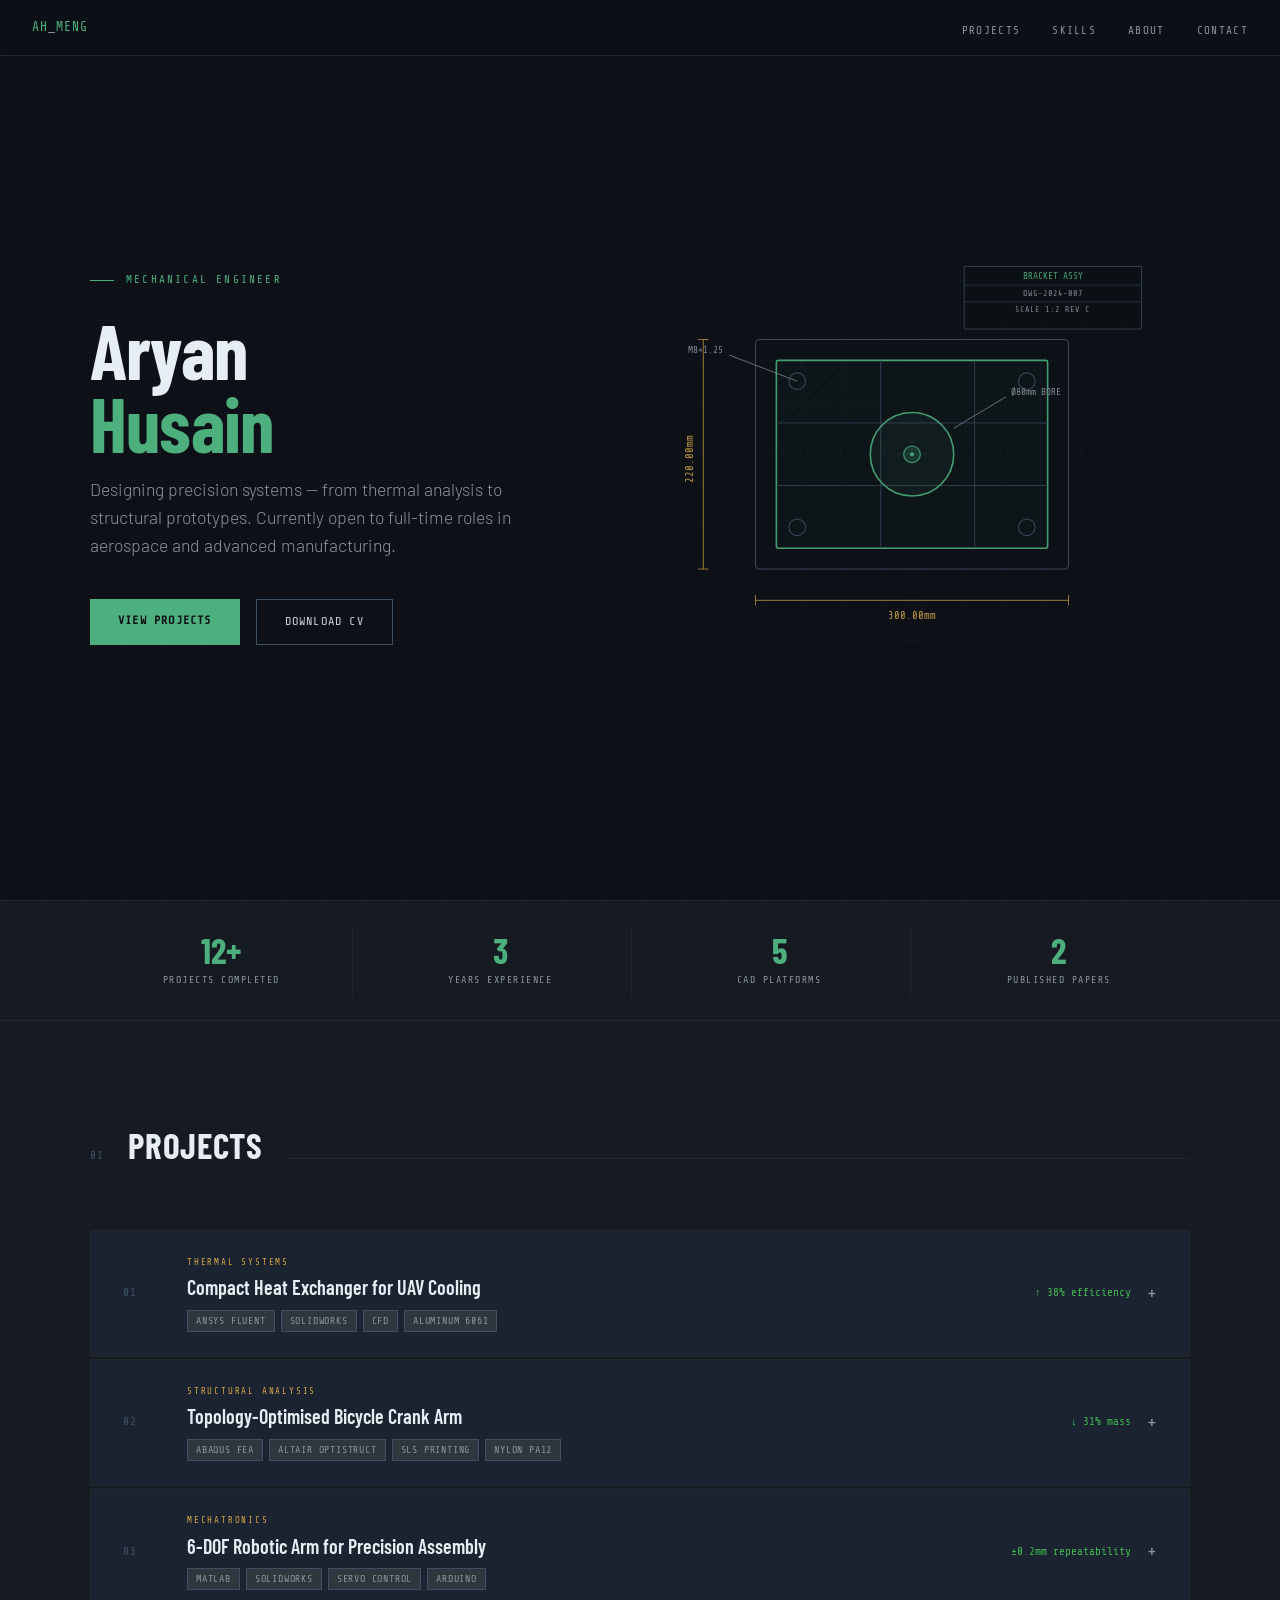
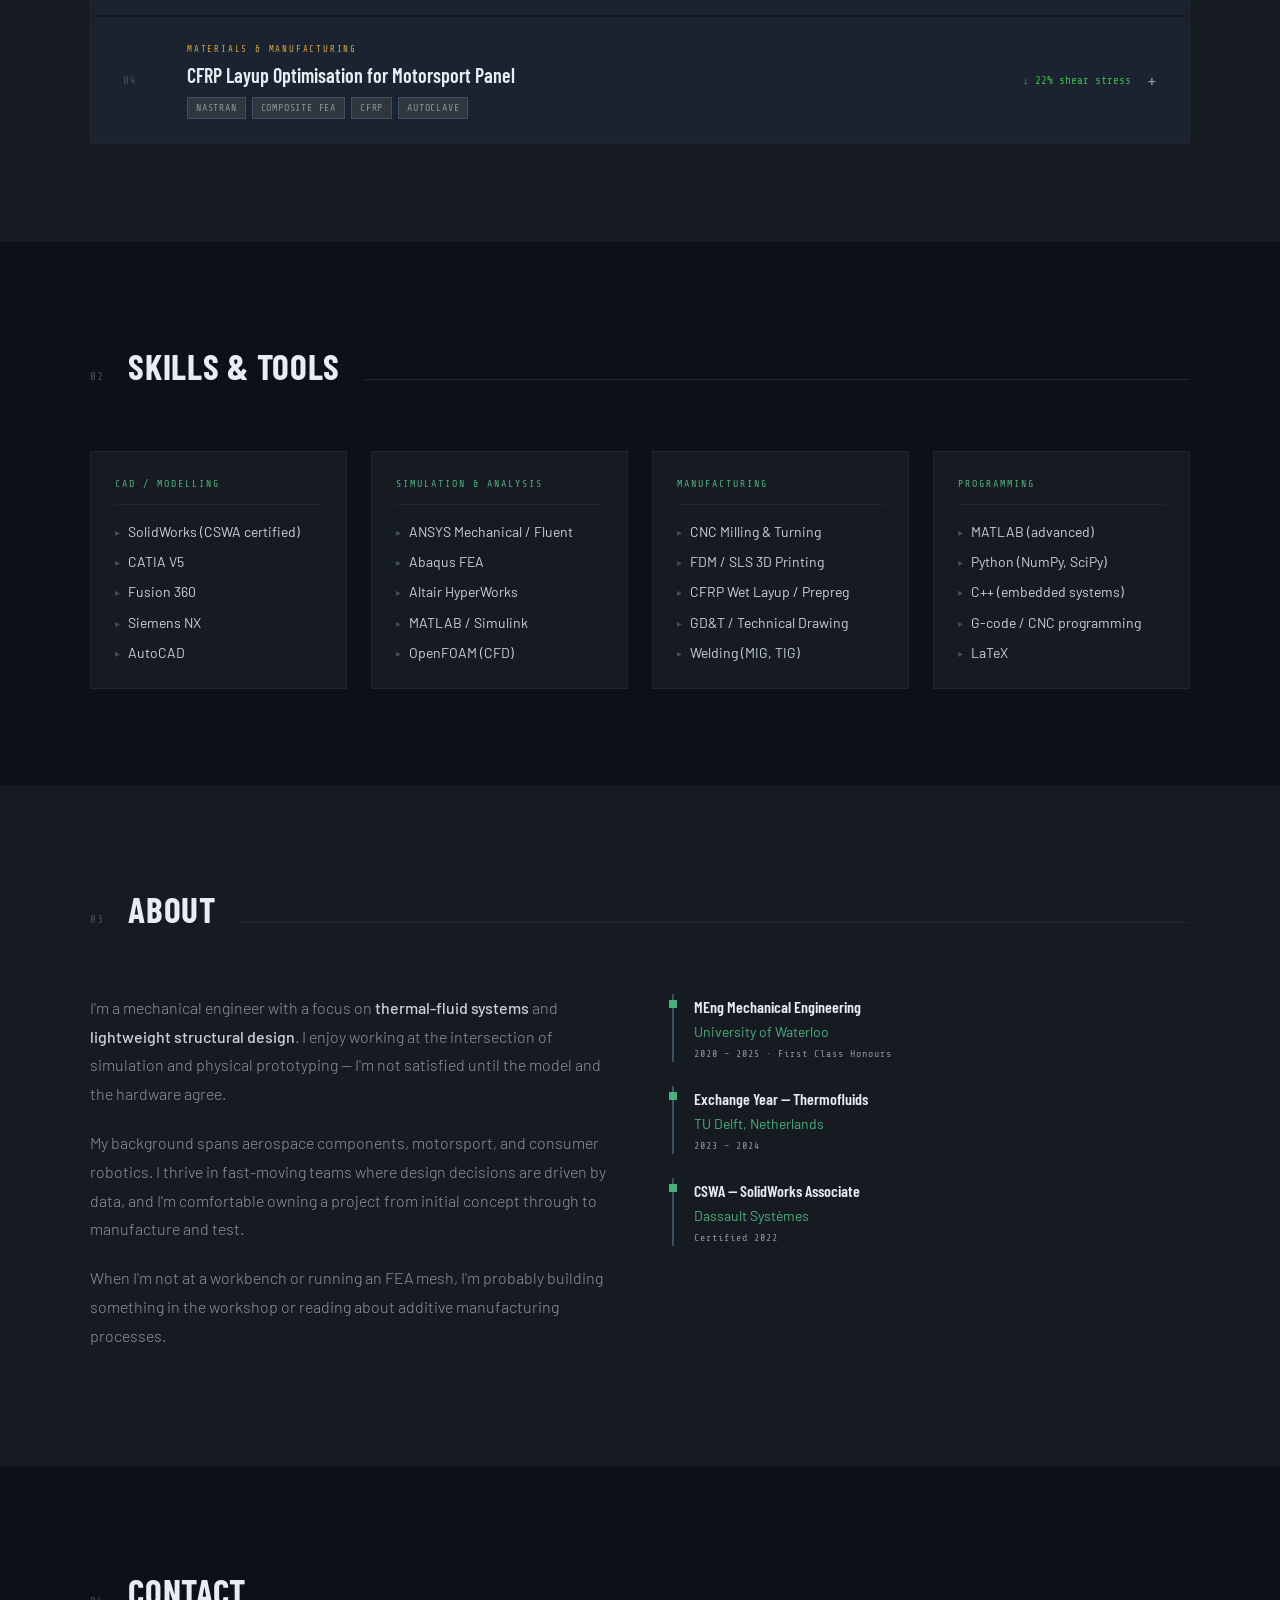
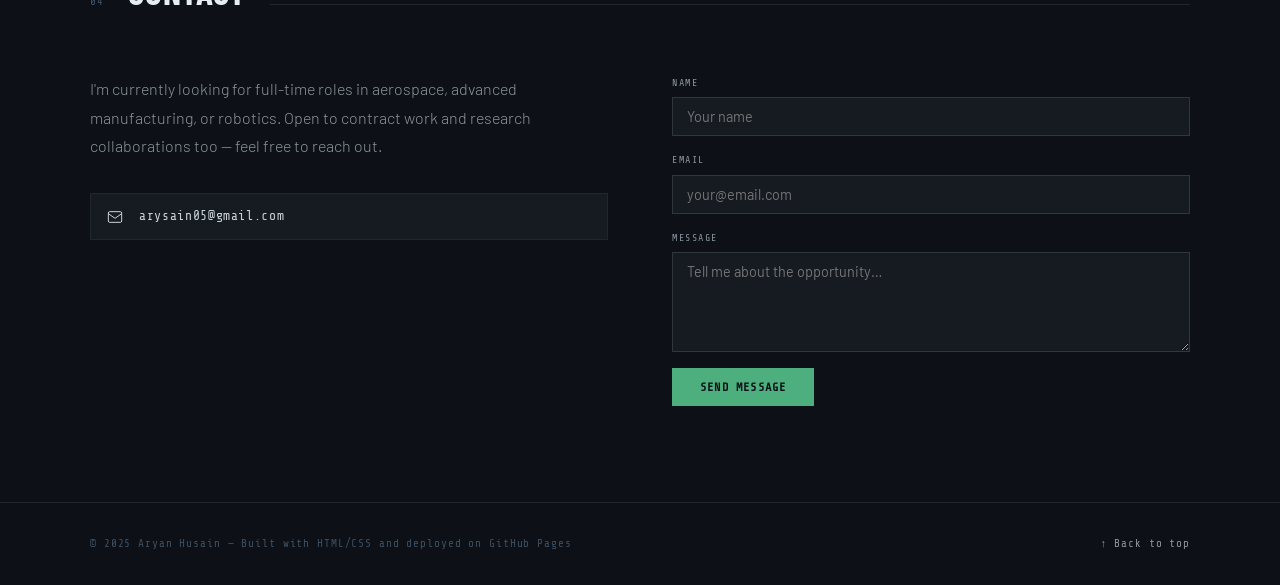
==== commit 44bee2aa: "Update index.html changed email" ====
--- a/index.html
+++ b/index.html
@@ -1060,9 +1060,9 @@
       <div class="contact-info">
         <p>I'm currently looking for full-time roles in aerospace, advanced manufacturing, or robotics. Open to contract work and research collaborations too — feel free to reach out.</p>
         <div class="contact-links">
-          <a href="mailto:aryan@example.com" class="contact-link">
+          <a href="mailto:arysain05@gmail.com" class="contact-link">
             <svg viewBox="0 0 24 24" fill="none" stroke-width="1.5"><rect x="2" y="4" width="20" height="16" rx="2"/><path d="m2 7 10 7 10-7"/></svg>
-            aryan@example.com
+            arysain05@gmail.com
           </a>
         </div>
       </div>
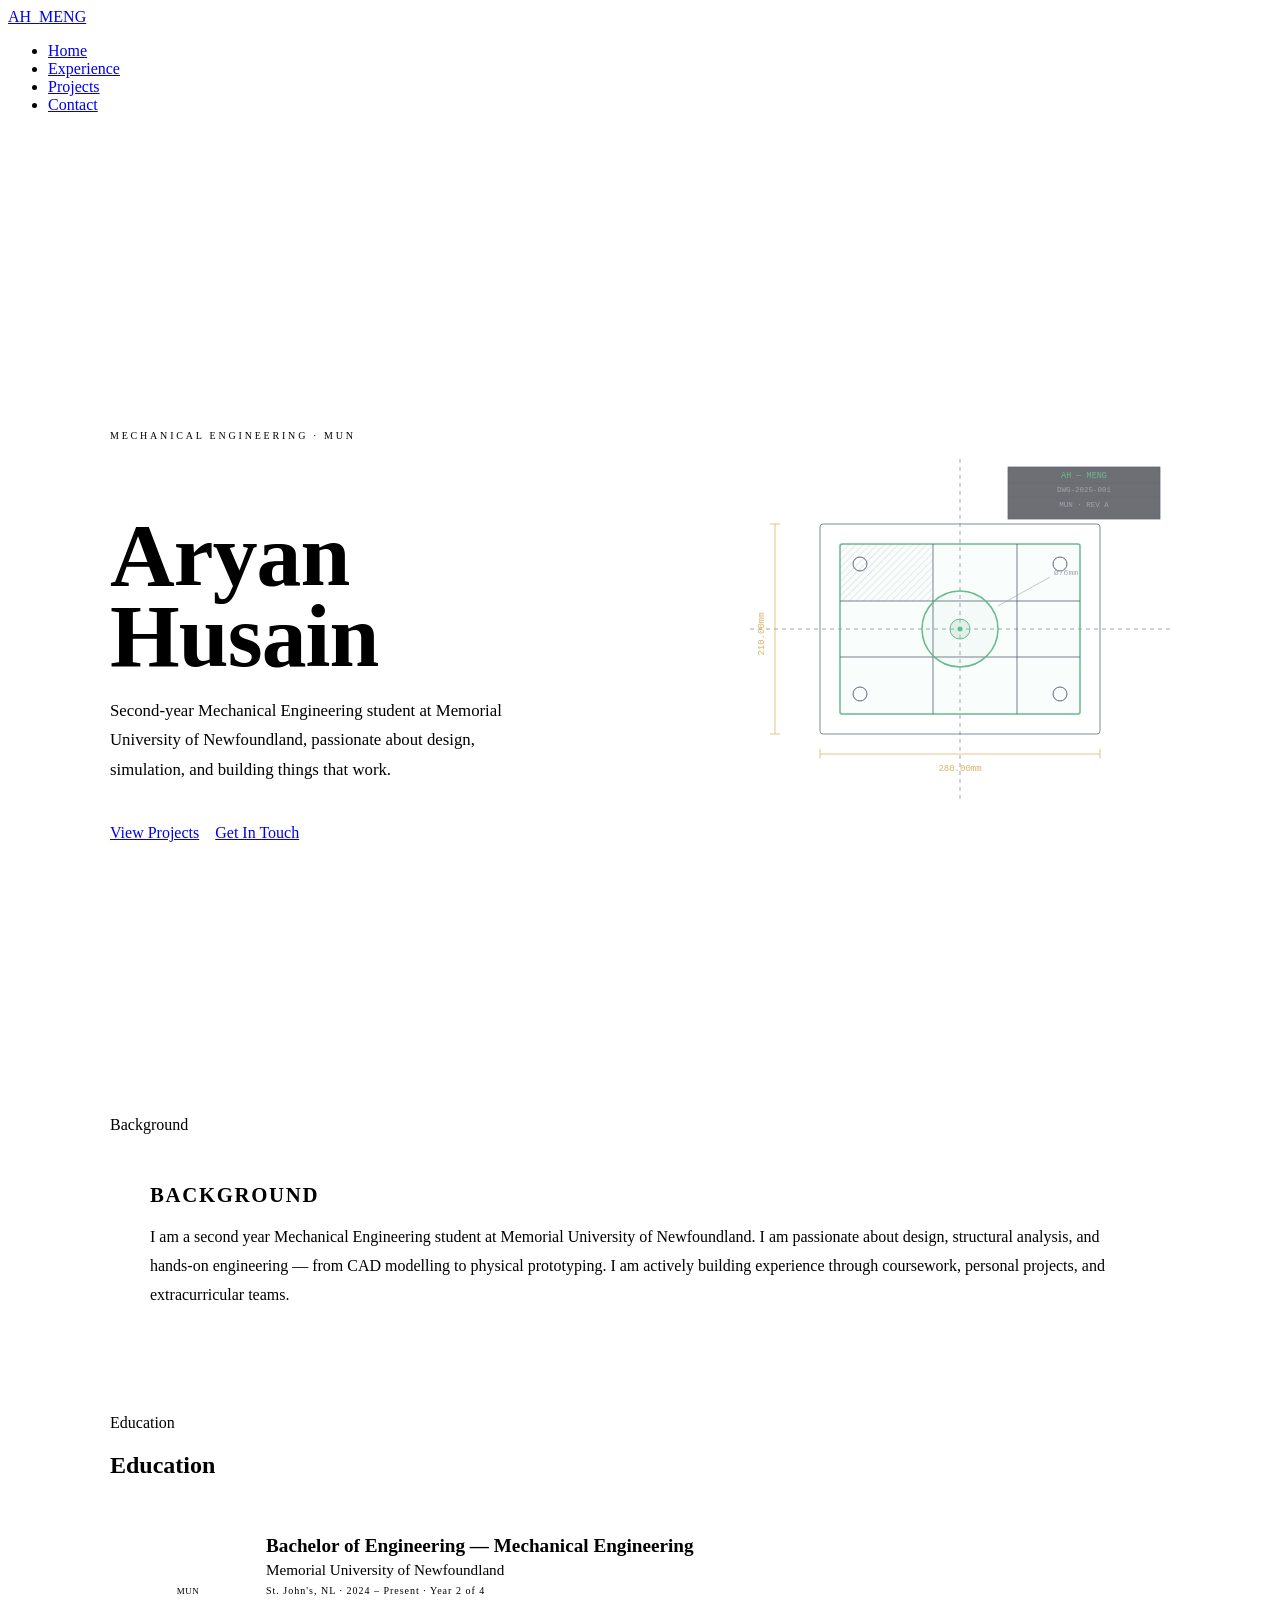
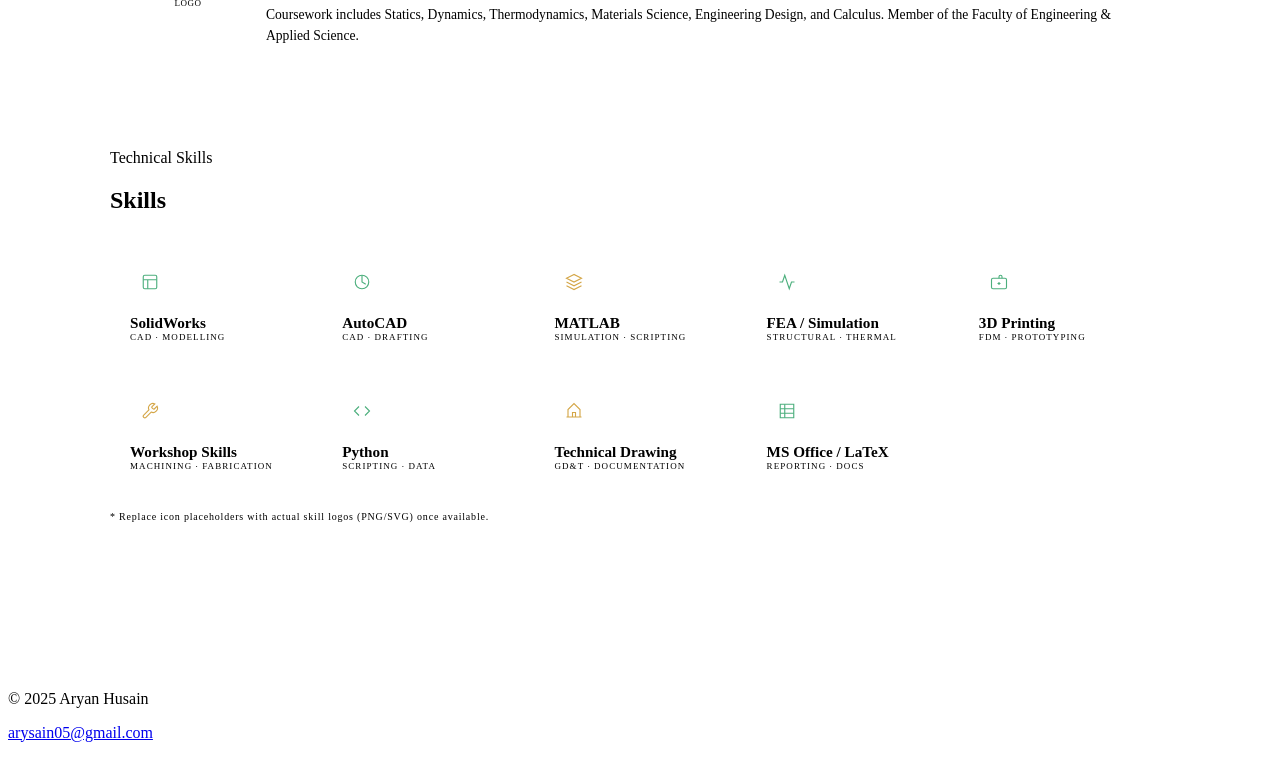
==== commit b3855411: "Update index.html" ====
--- a/index.html
+++ b/index.html
@@ -1,1105 +1,426 @@
 <!DOCTYPE html>
 <html lang="en">
 <head>
-  <meta charset="UTF-8" />
-  <meta name="viewport" content="width=device-width, initial-scale=1.0" />
-  <title>Aryan Husain — Mechanical Engineer</title>
-  <link rel="preconnect" href="https://fonts.googleapis.com" />
-  <link rel="preconnect" href="https://fonts.gstatic.com" crossorigin />
-  <link href="https://fonts.googleapis.com/css2?family=Share+Tech+Mono&family=Barlow:wght@300;400;500;600&family=Barlow+Condensed:wght@400;600;700&display=swap" rel="stylesheet" />
+  <meta charset="UTF-8"/>
+  <meta name="viewport" content="width=device-width, initial-scale=1.0"/>
+  <title>Aryan Husain — Home</title>
+  <link rel="stylesheet" href="assets/style.css"/>
   <style>
-    :root {
-      --steel:   #0d1117;
-      --panel:   #161b22;
-      --surface: #1c2330;
-      --edge:    #21262d;
-      --muted:   #30363d;
-      --wire:    #3d4f63;
-      --dim:     #8b949e;
-      --body:    #c9d1d9;
-      --bright:  #e6edf3;
-      --accent:  #4caf7d;
-      --gold:    #d4a647;
-      --green:   #3fb950;
-      --mono:    'Share Tech Mono', monospace;
-      --sans:    'Barlow', sans-serif;
-      --cond:    'Barlow Condensed', sans-serif;
-    }
-
-    *, *::before, *::after { box-sizing: border-box; margin: 0; padding: 0; }
-    html { scroll-behavior: smooth; }
-
-    body {
-      background: var(--steel);
-      color: var(--body);
-      font-family: var(--sans);
-      font-size: 16px;
-      line-height: 1.6;
-      overflow-x: hidden;
-    }
-
-    body::before {
-      content: '';
-      position: fixed;
-      inset: 0;
-      background-image:
-        linear-gradient(rgba(76,175,125,0.03) 1px, transparent 1px),
-        linear-gradient(90deg, rgba(76,175,125,0.03) 1px, transparent 1px);
-      background-size: 40px 40px;
-      pointer-events: none;
-      z-index: 0;
-    }
-
-    /* NAV */
-    nav {
-      position: fixed; top: 0; left: 0; right: 0;
-      z-index: 100;
-      background: rgba(13,17,23,0.92);
-      backdrop-filter: blur(12px);
-      border-bottom: 1px solid var(--edge);
-      padding: 0 2rem;
-      display: flex; align-items: center; justify-content: space-between;
-      height: 56px;
-    }
-    .nav-logo { font-family: var(--mono); font-size: 13px; color: var(--accent); letter-spacing: 0.08em; }
-    .nav-logo span { color: var(--dim); }
-    nav ul { list-style: none; display: flex; gap: 2rem; }
-    nav a { font-family: var(--mono); font-size: 11px; letter-spacing: 0.12em; text-transform: uppercase; color: var(--dim); text-decoration: none; transition: color 0.2s; }
-    nav a:hover { color: var(--accent); }
-
-    /* HERO */
-    #hero { position: relative; min-height: 100vh; display: flex; align-items: center; padding: 80px 2rem 4rem; overflow: hidden; }
-    .hero-inner { position: relative; z-index: 1; max-width: 1100px; margin: 0 auto; width: 100%; display: grid; grid-template-columns: 1fr 1fr; gap: 4rem; align-items: center; }
-    .hero-tag { font-family: var(--mono); font-size: 11px; color: var(--accent); letter-spacing: 0.2em; text-transform: uppercase; margin-bottom: 1.5rem; display: flex; align-items: center; gap: 0.75rem; }
-    .hero-tag::before { content: ''; display: inline-block; width: 24px; height: 1px; background: var(--accent); }
-    h1 { font-family: var(--cond); font-size: clamp(3rem,6vw,5.5rem); font-weight: 700; line-height: 0.95; letter-spacing: -0.01em; color: var(--bright); margin-bottom: 1rem; }
-    h1 em { font-style: normal; color: var(--accent); }
-    .hero-sub { font-size: 1.1rem; color: var(--dim); max-width: 460px; margin-bottom: 2.5rem; font-weight: 300; }
+    /* ── HERO ── */
+    .hero {
+      min-height: calc(100vh - 58px);
+      display: flex;
+      align-items: center;
+      padding: 5rem 2.5rem 4rem;
+      position: relative;
+    }
+    .hero-inner {
+      max-width: 1060px;
+      margin: 0 auto;
+      width: 100%;
+      display: grid;
+      grid-template-columns: 1fr 420px;
+      gap: 5rem;
+      align-items: center;
+    }
+    .hero-kicker {
+      font-family: var(--mono);
+      font-size: 10px;
+      letter-spacing: 0.28em;
+      text-transform: uppercase;
+      color: var(--accent);
+      margin-bottom: 1rem;
+    }
+    .hero-name {
+      font-family: var(--cond);
+      font-size: clamp(3.5rem, 7vw, 6.5rem);
+      font-weight: 700;
+      line-height: 0.9;
+      color: var(--bright);
+      letter-spacing: -0.01em;
+      margin-bottom: 1.2rem;
+    }
+    .hero-name em { font-style: normal; color: var(--accent); }
+    .hero-tagline {
+      font-size: 1.05rem;
+      color: var(--dim);
+      font-weight: 300;
+      max-width: 440px;
+      line-height: 1.75;
+      margin-bottom: 2.5rem;
+    }
     .hero-actions { display: flex; gap: 1rem; flex-wrap: wrap; }
 
-    .btn-primary { font-family: var(--mono); font-size: 12px; letter-spacing: 0.1em; text-transform: uppercase; background: var(--accent); color: var(--steel); border: none; padding: 12px 28px; cursor: pointer; text-decoration: none; font-weight: 600; transition: background 0.2s, transform 0.15s; display: inline-block; }
-    .btn-primary:hover { background: #6dcf9e; transform: translateY(-1px); }
-    .btn-outline { font-family: var(--mono); font-size: 12px; letter-spacing: 0.1em; text-transform: uppercase; background: transparent; color: var(--body); border: 1px solid var(--wire); padding: 12px 28px; cursor: pointer; text-decoration: none; transition: border-color 0.2s, color 0.2s; display: inline-block; }
-    .btn-outline:hover { border-color: var(--accent); color: var(--accent); }
-
-    .hero-drawing svg { width: 100%; max-width: 480px; opacity: 0.9; }
-
-    /* STATS */
-    .stats-bar { position: relative; z-index: 1; background: var(--panel); border-top: 1px solid var(--edge); border-bottom: 1px solid var(--edge); padding: 1.5rem 2rem; }
-    .stats-inner { max-width: 1100px; margin: 0 auto; display: grid; grid-template-columns: repeat(4,1fr); gap: 1rem; }
-    .stat { text-align: center; padding: 0.5rem; border-right: 1px solid var(--edge); }
-    .stat:last-child { border-right: none; }
-    .stat-num { font-family: var(--cond); font-size: 2.2rem; font-weight: 700; color: var(--accent); line-height: 1; margin-bottom: 4px; }
-    .stat-label { font-family: var(--mono); font-size: 10px; letter-spacing: 0.15em; text-transform: uppercase; color: var(--dim); }
-
-    /* SECTIONS */
-    section { position: relative; z-index: 1; padding: 6rem 2rem; }
-    .section-inner { max-width: 1100px; margin: 0 auto; }
-    .section-header { display: flex; align-items: baseline; gap: 1.5rem; margin-bottom: 3.5rem; }
-    .section-num { font-family: var(--mono); font-size: 11px; color: var(--wire); letter-spacing: 0.1em; }
-    h2 { font-family: var(--cond); font-size: 2.2rem; font-weight: 700; color: var(--bright); letter-spacing: 0.02em; text-transform: uppercase; }
-    .section-rule { flex: 1; height: 1px; background: var(--edge); }
-
-    /* PROJECTS */
-    #projects { background: var(--panel); }
-
-    .project-item {
+    /* Blueprint drawing */
+    .hero-drawing svg { width: 100%; opacity: 0.85; }
+
+    /* ── PAGE BODY ── */
+    .home-body {
+      max-width: 1060px;
+      margin: 0 auto;
+      padding: 0 2.5rem 6rem;
+    }
+
+    /* ── BACKGROUND SECTION ── */
+    .bg-card {
+      background: var(--panel);
       border: 1px solid var(--edge);
+      border-left: 3px solid var(--accent);
+      padding: 2rem 2.5rem;
+      margin-bottom: 3.5rem;
+    }
+    .bg-card h2 {
+      font-family: var(--cond);
+      font-size: 1.3rem;
+      font-weight: 600;
+      color: var(--bright);
+      text-transform: uppercase;
+      letter-spacing: 0.08em;
+      margin-bottom: 0.75rem;
+    }
+    .bg-card p {
+      font-size: 1rem;
+      color: var(--dim);
+      font-weight: 300;
+      line-height: 1.8;
+    }
+    .bg-card p strong { color: var(--body); font-weight: 500; }
+
+    /* ── EDUCATION SECTION ── */
+    .edu-section { margin-bottom: 3.5rem; }
+
+    .edu-card {
+      background: var(--panel);
+      border: 1px solid var(--edge);
+      padding: 2rem;
+      display: flex;
+      align-items: center;
+      gap: 2rem;
+      transition: border-color 0.25s, background 0.25s;
+    }
+    .edu-card:hover { border-color: var(--accent); background: #1a2130; }
+
+    .edu-logo {
+      width: 80px;
+      height: 80px;
+      border: 1px solid var(--wire);
       background: var(--surface);
-      margin-bottom: 2px;
-      transition: border-color 0.2s;
-    }
-    .project-item:hover { border-color: var(--wire); }
-    .project-item.open { border-color: var(--accent); }
-
-    /* Summary row — always visible */
-    .project-summary {
-      display: grid;
-      grid-template-columns: 2.5rem 1fr auto;
+      display: flex;
       align-items: center;
-      gap: 1.5rem;
-      padding: 1.5rem 2rem;
-      cursor: pointer;
-      user-select: none;
-    }
-
-    .project-index {
-      font-family: var(--mono);
-      font-size: 11px;
-      color: var(--wire);
-      letter-spacing: 0.1em;
-    }
-
-    .project-summary-main { display: flex; flex-direction: column; gap: 0.4rem; }
-
-    .project-type-badge {
+      justify-content: center;
+      flex-shrink: 0;
       font-family: var(--mono);
       font-size: 9px;
-      letter-spacing: 0.2em;
-      text-transform: uppercase;
-      color: var(--gold);
-    }
-
-    .project-title {
+      color: var(--dim);
+      text-align: center;
+      line-height: 1.3;
+      letter-spacing: 0.05em;
+      padding: 6px;
+    }
+
+    .edu-info { flex: 1; }
+    .edu-degree {
       font-family: var(--cond);
-      font-size: 1.25rem;
+      font-size: 1.2rem;
       font-weight: 600;
       color: var(--bright);
-      line-height: 1.2;
-    }
-
-    .project-summary-meta {
+      margin-bottom: 4px;
+    }
+    .edu-school {
+      font-size: 0.95rem;
+      color: var(--accent);
+      margin-bottom: 6px;
+    }
+    .edu-meta {
+      font-family: var(--mono);
+      font-size: 10px;
+      color: var(--dim);
+      letter-spacing: 0.1em;
+    }
+    .edu-note {
+      font-size: 0.85rem;
+      color: var(--dim);
+      margin-top: 8px;
+      font-weight: 300;
+      line-height: 1.6;
+    }
+
+    /* ── SKILLS SECTION ── */
+    .skills-section { margin-bottom: 3.5rem; }
+
+    .skills-grid {
+      display: grid;
+      grid-template-columns: repeat(auto-fill, minmax(200px, 1fr));
+      gap: 1px;
+      background: var(--edge);
+      border: 1px solid var(--edge);
+    }
+
+    .skill-card {
+      background: var(--surface);
+      padding: 1.5rem 1.25rem;
+      display: flex;
+      flex-direction: column;
+      align-items: flex-start;
+      gap: 0.75rem;
+      transition: background 0.2s;
+      cursor: default;
+    }
+    .skill-card:hover { background: #1e2a3a; }
+
+    .skill-icon {
+      width: 40px;
+      height: 40px;
+      border: 1px solid var(--wire);
+      background: var(--panel);
       display: flex;
       align-items: center;
-      gap: 1rem;
-    }
-
-    .project-kpi {
-      font-family: var(--mono);
-      font-size: 11px;
-      color: var(--green);
-      white-space: nowrap;
-    }
-
-    .project-toggle {
-      font-family: var(--mono);
-      font-size: 18px;
-      color: var(--dim);
-      transition: transform 0.3s, color 0.2s;
-      line-height: 1;
-    }
-    .project-item.open .project-toggle { transform: rotate(45deg); color: var(--accent); }
-
-    /* Tags in summary */
-    .project-tags { display: flex; flex-wrap: wrap; gap: 6px; margin-top: 0.25rem; }
-    .tag { font-family: var(--mono); font-size: 10px; letter-spacing: 0.08em; text-transform: uppercase; background: var(--muted); color: var(--dim); padding: 2px 8px; border: 1px solid var(--wire); }
-
-    /* Expanded case study panel */
-    .project-detail {
-      display: none;
-      border-top: 1px solid var(--edge);
-      padding: 2.5rem 2rem 2.5rem 6rem;
-      gap: 3rem;
-    }
-    .project-item.open .project-detail { display: grid; grid-template-columns: 1fr 340px; }
-
-    /* Left: narrative */
-    .detail-narrative { display: flex; flex-direction: column; gap: 2rem; }
-
-    .detail-section-label {
+      justify-content: center;
+      flex-shrink: 0;
+    }
+    .skill-icon svg { width: 18px; height: 18px; }
+    .skill-icon img { width: 24px; height: 24px; object-fit: contain; }
+
+    .skill-name {
+      font-family: var(--cond);
+      font-size: 0.95rem;
+      font-weight: 600;
+      color: var(--bright);
+    }
+    .skill-sub {
       font-family: var(--mono);
       font-size: 9px;
-      letter-spacing: 0.22em;
-      text-transform: uppercase;
-      color: var(--accent);
-      margin-bottom: 0.4rem;
-    }
-
-    .detail-body {
-      font-size: 0.9rem;
-      color: var(--dim);
-      line-height: 1.8;
-      font-weight: 300;
-    }
-    .detail-body strong { color: var(--body); font-weight: 500; }
-
-    /* Process timeline */
-    .process-timeline { display: flex; flex-direction: column; gap: 0; }
-    .process-step {
-      display: grid;
-      grid-template-columns: 1.5rem 1fr;
-      gap: 0.75rem;
-      position: relative;
-    }
-    .process-step + .process-step { margin-top: 0; }
-    .step-spine {
-      display: flex;
-      flex-direction: column;
-      align-items: center;
-    }
-    .step-dot {
-      width: 8px; height: 8px;
-      border: 1.5px solid var(--accent);
-      background: var(--surface);
-      flex-shrink: 0;
-      margin-top: 4px;
-    }
-    .step-line {
-      width: 1px;
-      flex: 1;
-      background: var(--edge);
-      min-height: 24px;
-    }
-    .process-step:last-child .step-line { display: none; }
-    .step-content { padding-bottom: 1.5rem; }
-    .step-phase {
-      font-family: var(--mono);
-      font-size: 10px;
       letter-spacing: 0.12em;
       text-transform: uppercase;
-      color: var(--accent);
-      margin-bottom: 2px;
-    }
-    .step-desc {
-      font-size: 0.85rem;
-      color: var(--dim);
-      line-height: 1.6;
-      font-weight: 300;
-    }
-
-    /* Right: data panel */
-    .detail-sidebar { display: flex; flex-direction: column; gap: 1.5rem; }
-
-    .data-card {
-      background: var(--panel);
-      border: 1px solid var(--edge);
-      padding: 1.25rem;
-    }
-
-    .data-card-label {
-      font-family: var(--mono);
-      font-size: 9px;
-      letter-spacing: 0.2em;
-      text-transform: uppercase;
-      color: var(--dim);
-      margin-bottom: 1rem;
-    }
-
-    /* Bar chart */
-    .bar-chart { display: flex; flex-direction: column; gap: 0.6rem; }
-    .bar-row { display: grid; grid-template-columns: 80px 1fr 40px; gap: 8px; align-items: center; }
-    .bar-label { font-family: var(--mono); font-size: 10px; color: var(--dim); text-align: right; }
-    .bar-track { background: var(--muted); height: 6px; border-radius: 0; overflow: hidden; }
-    .bar-fill { height: 100%; background: var(--accent); border-radius: 0; transition: width 0.6s ease; }
-    .bar-fill.before { background: var(--wire); }
-    .bar-val { font-family: var(--mono); font-size: 10px; color: var(--body); }
-
-    /* Spec table */
-    .spec-table { width: 100%; border-collapse: collapse; }
-    .spec-table tr { border-bottom: 1px solid var(--edge); }
-    .spec-table tr:last-child { border-bottom: none; }
-    .spec-table td { padding: 6px 0; font-size: 0.82rem; }
-    .spec-table td:first-child { color: var(--dim); font-family: var(--mono); font-size: 10px; letter-spacing: 0.05em; width: 50%; }
-    .spec-table td:last-child { color: var(--body); text-align: right; }
-
-    /* Result highlight */
-    .result-highlight {
-      background: rgba(76,175,125,0.07);
-      border: 1px solid rgba(76,175,125,0.25);
-      padding: 1rem;
-      display: flex;
-      flex-direction: column;
-      gap: 4px;
-    }
-    .result-num {
-      font-family: var(--cond);
-      font-size: 2.4rem;
-      font-weight: 700;
-      color: var(--accent);
-      line-height: 1;
-    }
-    .result-desc { font-size: 0.8rem; color: var(--dim); line-height: 1.5; }
-
-    /* Links in detail */
-    .detail-links { display: flex; gap: 1rem; padding-top: 0.5rem; }
-    .detail-links a {
-      font-family: var(--mono); font-size: 11px; letter-spacing: 0.1em; text-transform: uppercase;
-      color: var(--accent); text-decoration: none; display: flex; align-items: center; gap: 6px; transition: color 0.2s;
-    }
-    .detail-links a:hover { color: #6dcf9e; }
-    .detail-links a svg { width: 13px; height: 13px; stroke: currentColor; }
-
-    /* SKILLS */
-    .skills-grid { display: grid; grid-template-columns: repeat(auto-fit,minmax(240px,1fr)); gap: 1.5rem; }
-    .skill-group { background: var(--panel); border: 1px solid var(--edge); padding: 1.5rem; }
-    .skill-group-title { font-family: var(--mono); font-size: 10px; letter-spacing: 0.2em; text-transform: uppercase; color: var(--accent); margin-bottom: 1rem; padding-bottom: 0.75rem; border-bottom: 1px solid var(--edge); }
-    .skill-list { list-style: none; display: flex; flex-direction: column; gap: 0.5rem; }
-    .skill-list li { font-size: 0.875rem; color: var(--body); display: flex; align-items: center; gap: 0.5rem; }
-    .skill-list li::before { content: '▸'; color: var(--wire); font-size: 10px; }
-
-    /* ABOUT */
-    #about { background: var(--panel); }
-    .about-grid { display: grid; grid-template-columns: 1fr 1fr; gap: 4rem; align-items: start; }
-    .about-text p { color: var(--dim); margin-bottom: 1.25rem; line-height: 1.8; font-weight: 300; }
-    .about-text p strong { color: var(--body); font-weight: 500; }
-    .edu-list { list-style: none; display: flex; flex-direction: column; gap: 1.5rem; }
-    .edu-item { border-left: 2px solid var(--wire); padding-left: 1.25rem; position: relative; }
-    .edu-item::before { content: ''; position: absolute; left: -5px; top: 6px; width: 8px; height: 8px; background: var(--accent); }
-    .edu-degree { font-family: var(--cond); font-size: 1rem; font-weight: 600; color: var(--bright); }
-    .edu-school { font-size: 0.875rem; color: var(--accent); margin: 2px 0; }
-    .edu-year { font-family: var(--mono); font-size: 10px; color: var(--dim); letter-spacing: 0.1em; }
-
-    /* CONTACT */
-    .contact-grid { display: grid; grid-template-columns: 1fr 1fr; gap: 4rem; align-items: start; }
-    .contact-info p { color: var(--dim); font-weight: 300; line-height: 1.8; margin-bottom: 2rem; }
-    .contact-links { display: flex; flex-direction: column; gap: 1rem; }
-    .contact-link { display: flex; align-items: center; gap: 1rem; font-family: var(--mono); font-size: 13px; letter-spacing: 0.05em; color: var(--body); text-decoration: none; padding: 0.75rem 1rem; border: 1px solid var(--edge); background: var(--panel); transition: border-color 0.2s, color 0.2s; }
-    .contact-link:hover { border-color: var(--accent); color: var(--accent); }
-    .contact-link svg { width: 16px; height: 16px; stroke: currentColor; flex-shrink: 0; }
-    .contact-form { display: flex; flex-direction: column; gap: 1rem; }
-    .form-group { display: flex; flex-direction: column; gap: 0.4rem; }
-    .form-group label { font-family: var(--mono); font-size: 10px; letter-spacing: 0.15em; text-transform: uppercase; color: var(--dim); }
-    .form-group input, .form-group textarea { background: var(--panel); border: 1px solid var(--muted); color: var(--body); padding: 10px 14px; font-family: var(--sans); font-size: 0.9rem; outline: none; transition: border-color 0.2s; resize: vertical; }
-    .form-group input:focus, .form-group textarea:focus { border-color: var(--accent); }
-    .form-group textarea { min-height: 100px; }
-
-    /* FOOTER */
-    footer { position: relative; z-index: 1; background: var(--steel); border-top: 1px solid var(--edge); padding: 2rem; }
-    .footer-inner { max-width: 1100px; margin: 0 auto; display: flex; align-items: center; justify-content: space-between; gap: 1rem; }
-    footer p { font-family: var(--mono); font-size: 11px; color: var(--wire); letter-spacing: 0.08em; }
-    footer a { color: var(--dim); text-decoration: none; }
-    footer a:hover { color: var(--accent); }
-
-    /* MOBILE */
-    @media (max-width: 768px) {
-      .hero-inner { grid-template-columns: 1fr; }
+      color: var(--dim);
+    }
+
+    /* ── MOBILE ── */
+    @media (max-width: 760px) {
+      .hero-inner { grid-template-columns: 1fr; gap: 2.5rem; }
       .hero-drawing { display: none; }
-      .stats-inner { grid-template-columns: repeat(2,1fr); }
-      .about-grid, .contact-grid { grid-template-columns: 1fr; gap: 2.5rem; }
-      nav ul { display: none; }
-      .project-item.open .project-detail { grid-template-columns: 1fr; }
-      .project-detail { padding-left: 1.5rem; }
-    }
-
-    @keyframes fadeUp { from { opacity:0; transform:translateY(20px); } to { opacity:1; transform:translateY(0); } }
-    .hero-inner > * { animation: fadeUp 0.7s ease both; }
-    .hero-inner > *:nth-child(2) { animation-delay: 0.15s; }
-
-    @keyframes expandIn { from { opacity:0; transform:translateY(-8px); } to { opacity:1; transform:translateY(0); } }
-    .project-item.open .project-detail { animation: expandIn 0.25s ease; }
+      .edu-card { flex-direction: column; align-items: flex-start; gap: 1.25rem; }
+      footer { flex-direction: column; text-align: center; gap: 0.5rem; }
+    }
   </style>
 </head>
 <body>
 
 <nav>
-  <div class="nav-logo">AH<span>_</span>MENG</div>
-  <ul>
-    <li><a href="#projects">Projects</a></li>
-    <li><a href="#skills">Skills</a></li>
-    <li><a href="#about">About</a></li>
-    <li><a href="#contact">Contact</a></li>
+  <a class="nav-logo" href="index.html">AH<span>_</span>MENG</a>
+  <ul class="nav-links">
+    <li><a href="index.html" class="active">Home</a></li>
+    <li><a href="experience.html">Experience</a></li>
+    <li><a href="projects.html">Projects</a></li>
+    <li><a href="contact.html">Contact</a></li>
   </ul>
 </nav>
 
-<!-- HERO -->
-<section id="hero">
-  <div class="hero-inner">
-    <div class="hero-text">
-      <div class="hero-tag">Mechanical Engineer</div>
-      <h1>Aryan<br/><em>Husain</em></h1>
-      <p class="hero-sub">Designing precision systems — from thermal analysis to structural prototypes. Currently open to full-time roles in aerospace and advanced manufacturing.</p>
-      <div class="hero-actions">
-        <a href="#projects" class="btn-primary">View Projects</a>
-        <a href="resume.pdf" class="btn-outline" download>Download CV</a>
+<div class="page-wrap">
+
+  <!-- HERO -->
+  <section class="hero">
+    <div class="hero-inner">
+      <div class="hero-left">
+        <p class="hero-kicker fade-up">Mechanical Engineering · MUN</p>
+        <h1 class="hero-name fade-up fade-up-d1">Aryan<br/><em>Husain</em></h1>
+        <p class="hero-tagline fade-up fade-up-d2">
+          Second-year Mechanical Engineering student at Memorial University of Newfoundland, passionate about design, simulation, and building things that work.
+        </p>
+        <div class="hero-actions fade-up fade-up-d3">
+          <a href="projects.html" class="btn btn-solid">View Projects</a>
+          <a href="contact.html" class="btn btn-ghost">Get In Touch</a>
+        </div>
+      </div>
+      <div class="hero-drawing fade-up fade-up-d4">
+        <svg viewBox="0 0 420 340" fill="none" xmlns="http://www.w3.org/2000/svg">
+          <line x1="0" y1="170" x2="420" y2="170" stroke="#1e2d3d" stroke-width="0.5" stroke-dasharray="4 4"/>
+          <line x1="210" y1="0" x2="210" y2="340" stroke="#1e2d3d" stroke-width="0.5" stroke-dasharray="4 4"/>
+          <rect x="70" y="65" width="280" height="210" rx="3" stroke="#3d4f63" stroke-width="0.75"/>
+          <rect x="90" y="85" width="240" height="170" rx="2" stroke="#4caf7d" stroke-width="1.5" fill="rgba(76,175,125,0.03)"/>
+          <line x1="90" y1="142" x2="330" y2="142" stroke="#2a3d50" stroke-width="0.75"/>
+          <line x1="90" y1="198" x2="330" y2="198" stroke="#2a3d50" stroke-width="0.75"/>
+          <line x1="183" y1="85" x2="183" y2="255" stroke="#2a3d50" stroke-width="0.75"/>
+          <line x1="267" y1="85" x2="267" y2="255" stroke="#2a3d50" stroke-width="0.75"/>
+          <circle cx="210" cy="170" r="38" stroke="#4caf7d" stroke-width="1.5" fill="rgba(76,175,125,0.04)"/>
+          <circle cx="210" cy="170" r="10" stroke="#4caf7d" stroke-width="1" fill="rgba(76,175,125,0.15)"/>
+          <circle cx="210" cy="170" r="2.5" fill="#4caf7d"/>
+          <circle cx="110" cy="105" r="7" stroke="#3d4f63" stroke-width="1"/>
+          <circle cx="310" cy="105" r="7" stroke="#3d4f63" stroke-width="1"/>
+          <circle cx="110" cy="235" r="7" stroke="#3d4f63" stroke-width="1"/>
+          <circle cx="310" cy="235" r="7" stroke="#3d4f63" stroke-width="1"/>
+          <line x1="70" y1="295" x2="350" y2="295" stroke="#d4a647" stroke-width="0.75"/>
+          <line x1="70" y1="290" x2="70" y2="300" stroke="#d4a647" stroke-width="0.75"/>
+          <line x1="350" y1="290" x2="350" y2="300" stroke="#d4a647" stroke-width="0.75"/>
+          <text x="210" y="312" text-anchor="middle" fill="#d4a647" font-family="Share Tech Mono,monospace" font-size="9">280.00mm</text>
+          <line x1="25" y1="65" x2="25" y2="275" stroke="#d4a647" stroke-width="0.75"/>
+          <line x1="20" y1="65" x2="30" y2="65" stroke="#d4a647" stroke-width="0.75"/>
+          <line x1="20" y1="275" x2="30" y2="275" stroke="#d4a647" stroke-width="0.75"/>
+          <text x="14" y="175" text-anchor="middle" fill="#d4a647" font-family="Share Tech Mono,monospace" font-size="9" transform="rotate(-90,14,175)">210.00mm</text>
+          <line x1="248" y1="147" x2="300" y2="118" stroke="#8b949e" stroke-width="0.6"/>
+          <text x="304" y="116" fill="#8b949e" font-family="Share Tech Mono,monospace" font-size="8">Ø76mm</text>
+          <rect x="258" y="8" width="152" height="52" stroke="#3d4f63" stroke-width="0.75" fill="rgba(13,17,23,0.7)"/>
+          <line x1="258" y1="24" x2="410" y2="24" stroke="#3d4f63" stroke-width="0.5"/>
+          <line x1="258" y1="38" x2="410" y2="38" stroke="#3d4f63" stroke-width="0.5"/>
+          <text x="334" y="19" text-anchor="middle" fill="#4caf7d" font-family="Share Tech Mono,monospace" font-size="8.5">AH — MENG</text>
+          <text x="334" y="33" text-anchor="middle" fill="#8b949e" font-family="Share Tech Mono,monospace" font-size="7.5">DWG-2025-001</text>
+          <text x="334" y="48" text-anchor="middle" fill="#8b949e" font-family="Share Tech Mono,monospace" font-size="7.5">MUN · REV A</text>
+          <defs>
+            <pattern id="h" width="5" height="5" patternTransform="rotate(45)" patternUnits="userSpaceOnUse">
+              <line x1="0" y1="0" x2="0" y2="5" stroke="#2a3d50" stroke-width="0.5"/>
+            </pattern>
+          </defs>
+          <rect x="90" y="85" width="93" height="57" fill="url(#h)" opacity="0.5"/>
+        </svg>
       </div>
     </div>
-    <div class="hero-drawing">
-      <svg viewBox="0 0 460 380" fill="none" xmlns="http://www.w3.org/2000/svg">
-        <line x1="0" y1="190" x2="460" y2="190" stroke="#1e2d3d" stroke-width="0.5" stroke-dasharray="4 4"/>
-        <line x1="230" y1="0" x2="230" y2="380" stroke="#1e2d3d" stroke-width="0.5" stroke-dasharray="4 4"/>
-        <rect x="80" y="80" width="300" height="220" rx="4" stroke="#3d4f63" stroke-width="1"/>
-        <rect x="100" y="100" width="260" height="180" rx="2" stroke="#4caf7d" stroke-width="1.5" fill="rgba(76,175,125,0.03)"/>
-        <line x1="100" y1="160" x2="360" y2="160" stroke="#3d4f63" stroke-width="0.75"/>
-        <line x1="100" y1="220" x2="360" y2="220" stroke="#3d4f63" stroke-width="0.75"/>
-        <line x1="200" y1="100" x2="200" y2="280" stroke="#3d4f63" stroke-width="0.75"/>
-        <line x1="290" y1="100" x2="290" y2="280" stroke="#3d4f63" stroke-width="0.75"/>
-        <circle cx="230" cy="190" r="40" stroke="#4caf7d" stroke-width="1.5" fill="rgba(76,175,125,0.05)"/>
-        <circle cx="230" cy="190" r="8" stroke="#4caf7d" stroke-width="1" fill="rgba(76,175,125,0.2)"/>
-        <circle cx="230" cy="190" r="2" fill="#4caf7d"/>
-        <circle cx="120" cy="120" r="8" stroke="#3d4f63" stroke-width="1"/>
-        <circle cx="340" cy="120" r="8" stroke="#3d4f63" stroke-width="1"/>
-        <circle cx="120" cy="260" r="8" stroke="#3d4f63" stroke-width="1"/>
-        <circle cx="340" cy="260" r="8" stroke="#3d4f63" stroke-width="1"/>
-        <line x1="80" y1="330" x2="380" y2="330" stroke="#d4a647" stroke-width="0.75"/>
-        <line x1="80" y1="325" x2="80" y2="335" stroke="#d4a647" stroke-width="0.75"/>
-        <line x1="380" y1="325" x2="380" y2="335" stroke="#d4a647" stroke-width="0.75"/>
-        <text x="230" y="348" text-anchor="middle" fill="#d4a647" font-family="Share Tech Mono, monospace" font-size="10">300.00mm</text>
-        <line x1="30" y1="80" x2="30" y2="300" stroke="#d4a647" stroke-width="0.75"/>
-        <line x1="25" y1="80" x2="35" y2="80" stroke="#d4a647" stroke-width="0.75"/>
-        <line x1="25" y1="300" x2="35" y2="300" stroke="#d4a647" stroke-width="0.75"/>
-        <text x="20" y="195" text-anchor="middle" fill="#d4a647" font-family="Share Tech Mono, monospace" font-size="10" transform="rotate(-90,20,195)">220.00mm</text>
-        <line x1="270" y1="165" x2="320" y2="135" stroke="#8b949e" stroke-width="0.75"/>
-        <text x="325" y="133" fill="#8b949e" font-family="Share Tech Mono, monospace" font-size="9">Ø80mm BORE</text>
-        <line x1="120" y1="120" x2="55" y2="95" stroke="#8b949e" stroke-width="0.75"/>
-        <text x="15" y="93" fill="#8b949e" font-family="Share Tech Mono, monospace" font-size="9">M8×1.25</text>
-        <rect x="280" y="10" width="170" height="60" stroke="#3d4f63" stroke-width="0.75" fill="rgba(13,17,23,0.6)"/>
-        <line x1="280" y1="28" x2="450" y2="28" stroke="#3d4f63" stroke-width="0.5"/>
-        <line x1="280" y1="44" x2="450" y2="44" stroke="#3d4f63" stroke-width="0.5"/>
-        <text x="365" y="22" text-anchor="middle" fill="#4caf7d" font-family="Share Tech Mono, monospace" font-size="9">BRACKET ASSY</text>
-        <text x="365" y="38" text-anchor="middle" fill="#8b949e" font-family="Share Tech Mono, monospace" font-size="8">DWG-2024-007</text>
-        <text x="365" y="54" text-anchor="middle" fill="#8b949e" font-family="Share Tech Mono, monospace" font-size="8">SCALE 1:2  REV C</text>
-        <rect x="100" y="100" width="100" height="60" fill="url(#hatch)" opacity="0.4"/>
-        <defs>
-          <pattern id="hatch" width="6" height="6" patternTransform="rotate(45)" patternUnits="userSpaceOnUse">
-            <line x1="0" y1="0" x2="0" y2="6" stroke="#3d4f63" stroke-width="0.5"/>
-          </pattern>
-        </defs>
-      </svg>
+  </section>
+
+  <!-- BODY SECTIONS -->
+  <div class="home-body">
+
+    <!-- BACKGROUND -->
+    <div class="section-eyebrow">Background</div>
+    <div class="bg-card">
+      <h2>Background</h2>
+      <p>I am a <strong>second year Mechanical Engineering student</strong> at <strong>Memorial University of Newfoundland</strong>. I am passionate about design, structural analysis, and hands-on engineering — from CAD modelling to physical prototyping. I am actively building experience through coursework, personal projects, and extracurricular teams.</p>
     </div>
-  </div>
-</section>
-
-<!-- STATS -->
-<div class="stats-bar">
-  <div class="stats-inner">
-    <div class="stat"><div class="stat-num">12+</div><div class="stat-label">Projects Completed</div></div>
-    <div class="stat"><div class="stat-num">3</div><div class="stat-label">Years Experience</div></div>
-    <div class="stat"><div class="stat-num">5</div><div class="stat-label">CAD Platforms</div></div>
-    <div class="stat"><div class="stat-num">2</div><div class="stat-label">Published Papers</div></div>
-  </div>
-</div>
-
-<!-- PROJECTS -->
-<section id="projects">
-  <div class="section-inner">
-    <div class="section-header">
-      <span class="section-num">01</span>
-      <h2>Projects</h2>
-      <div class="section-rule"></div>
-    </div>
-
-    <!-- PROJECT 1 -->
-    <div class="project-item" id="proj-1">
-      <div class="project-summary" onclick="toggleProject('proj-1')">
-        <span class="project-index">01</span>
-        <div class="project-summary-main">
-          <span class="project-type-badge">Thermal Systems</span>
-          <span class="project-title">Compact Heat Exchanger for UAV Cooling</span>
-          <div class="project-tags">
-            <span class="tag">ANSYS Fluent</span>
-            <span class="tag">SolidWorks</span>
-            <span class="tag">CFD</span>
-            <span class="tag">Aluminum 6061</span>
-          </div>
-        </div>
-        <div class="project-summary-meta">
-          <span class="project-kpi">↑ 38% efficiency</span>
-          <span class="project-toggle">+</span>
-        </div>
-      </div>
-
-      <div class="project-detail">
-        <div class="detail-narrative">
-
-          <div>
-            <div class="detail-section-label">Overview</div>
-            <p class="detail-body">UAV propulsion motors generate significant heat at sustained high thrust — unmanaged thermal load shortens motor life and degrades power output. This project designed a <strong>cross-flow microchannel heat exchanger</strong> for a 12kg fixed-wing UAV, replacing a bulky fin array with a compact brazed-aluminium unit that integrates directly into the nacelle structure.</p>
-          </div>
-
-          <div>
-            <div class="detail-section-label">Design Process</div>
-            <div class="process-timeline">
-              <div class="process-step">
-                <div class="step-spine"><div class="step-dot"></div><div class="step-line"></div></div>
-                <div class="step-content">
-                  <div class="step-phase">Thermal Requirement Analysis</div>
-                  <p class="step-desc">Established heat rejection target of 180W continuous at 55°C ambient from motor datasheet and field telemetry. Defined mass budget of ≤ 85g and envelope of 80 × 60 × 20mm.</p>
-                </div>
-              </div>
-              <div class="process-step">
-                <div class="step-spine"><div class="step-dot"></div><div class="step-line"></div></div>
-                <div class="step-content">
-                  <div class="step-phase">Parametric CAD Modelling</div>
-                  <p class="step-desc">Built parametric SolidWorks model sweeping channel width (0.4–1.2mm), fin pitch, and wall thickness. Generated 48 geometry variants exported to ANSYS Fluent mesh pipeline via scripted SolidWorks API calls.</p>
-                </div>
-              </div>
-              <div class="process-step">
-                <div class="step-spine"><div class="step-dot"></div><div class="step-line"></div></div>
-                <div class="step-content">
-                  <div class="step-phase">CFD Simulation (ANSYS Fluent)</div>
-                  <p class="step-desc">Ran conjugate heat transfer simulations at Re 1200–4500. Identified optimal 0.7mm channel width and 1.1mm fin pitch; confirmed laminar-to-turbulent transition behaviour consistent with Dittus-Boelter correlation within 4%.</p>
-                </div>
-              </div>
-              <div class="process-step">
-                <div class="step-spine"><div class="step-dot"></div><div class="step-line"></div></div>
-                <div class="step-content">
-                  <div class="step-phase">Prototype Manufacture & Test</div>
-                  <p class="step-desc">CNC-milled channels in Al 6061, vacuum-brazed headers. Bench-tested on a motor dyno with thermocouple array. Simulation-to-hardware agreement within 6°C across all load points.</p>
-                </div>
-              </div>
-            </div>
-          </div>
-
-          <div>
-            <div class="detail-section-label">Challenges</div>
-            <p class="detail-body">Pressure drop across the microchannel array initially exceeded the coolant pump head by 18%. Resolved by introducing a <strong>bifurcated inlet manifold</strong> that distributes flow evenly across two parallel channel banks, cutting pressure drop by 29% with only a 4% reduction in heat transfer coefficient.</p>
-          </div>
-
-          <div class="detail-links">
-            <a href="#">
-              <svg viewBox="0 0 24 24" fill="none" stroke-width="2"><path d="M10 13a5 5 0 0 0 7.54.54l3-3a5 5 0 0 0-7.07-7.07l-1.72 1.71"/><path d="M14 11a5 5 0 0 0-7.54-.54l-3 3a5 5 0 0 0 7.07 7.07l1.71-1.71"/></svg>
-              Full Report
-            </a>
-            <a href="#">
-              <svg viewBox="0 0 24 24" fill="none" stroke-width="2"><path d="M9 19c-5 1.5-5-2.5-7-3m14 6v-3.87a3.37 3.37 0 0 0-.94-2.61c3.14-.35 6.44-1.54 6.44-7A5.44 5.44 0 0 0 20 4.77 5.07 5.07 0 0 0 19.91 1S18.73.65 16 2.48a13.38 13.38 0 0 0-7 0C6.27.65 5.09 1 5.09 1A5.07 5.07 0 0 0 5 4.77a5.44 5.44 0 0 0-1.5 3.78c0 5.42 3.3 6.61 6.44 7A3.37 3.37 0 0 0 9 18.13V22"/></svg>
-              GitHub
-            </a>
-          </div>
-        </div>
-
-        <div class="detail-sidebar">
-          <div class="data-card">
-            <div class="data-card-label">Performance — before vs after</div>
-            <div class="bar-chart">
-              <div class="bar-row">
-                <span class="bar-label">Baseline</span>
-                <div class="bar-track"><div class="bar-fill before" style="width:55%"></div></div>
-                <span class="bar-val">131W</span>
-              </div>
-              <div class="bar-row">
-                <span class="bar-label">Optimised</span>
-                <div class="bar-track"><div class="bar-fill" style="width:76%"></div></div>
-                <span class="bar-val">181W</span>
-              </div>
-              <div class="bar-row">
-                <span class="bar-label">ΔT motor</span>
-                <div class="bar-track"><div class="bar-fill before" style="width:68%"></div></div>
-                <span class="bar-val">−22°C</span>
-              </div>
-            </div>
-          </div>
-
-          <div class="data-card">
-            <div class="data-card-label">Key specifications</div>
-            <table class="spec-table">
-              <tr><td>Heat rejection</td><td>181W @ 55°C</td></tr>
-              <tr><td>Channel width</td><td>0.7mm</td></tr>
-              <tr><td>Fin pitch</td><td>1.1mm</td></tr>
-              <tr><td>Envelope</td><td>78 × 58 × 19mm</td></tr>
-              <tr><td>Mass</td><td>76g</td></tr>
-              <tr><td>Material</td><td>Al 6061-T6</td></tr>
-              <tr><td>ΔP (design pt)</td><td>0.34 bar</td></tr>
-            </table>
-          </div>
-
-          <div class="result-highlight">
-            <div class="result-num">38%</div>
-            <div class="result-desc">improvement in heat dissipation over fin-array baseline, within original mass budget</div>
-          </div>
+
+    <div class="rule"></div>
+
+    <!-- EDUCATION -->
+    <div class="edu-section">
+      <div class="section-eyebrow">Education</div>
+      <h2 class="section-title" style="margin-bottom:1.5rem;">Education</h2>
+
+      <div class="edu-card">
+        <div class="edu-logo">
+          <!-- Replace src with MUN logo image when available -->
+          MUN<br/>LOGO
+        </div>
+        <div class="edu-info">
+          <div class="edu-degree">Bachelor of Engineering — Mechanical Engineering</div>
+          <div class="edu-school">Memorial University of Newfoundland</div>
+          <div class="edu-meta">St. John's, NL · 2024 – Present · Year 2 of 4</div>
+          <p class="edu-note">Coursework includes Statics, Dynamics, Thermodynamics, Materials Science, Engineering Design, and Calculus. Member of the Faculty of Engineering &amp; Applied Science.</p>
         </div>
       </div>
     </div>
 
-    <!-- PROJECT 2 -->
-    <div class="project-item" id="proj-2">
-      <div class="project-summary" onclick="toggleProject('proj-2')">
-        <span class="project-index">02</span>
-        <div class="project-summary-main">
-          <span class="project-type-badge">Structural Analysis</span>
-          <span class="project-title">Topology-Optimised Bicycle Crank Arm</span>
-          <div class="project-tags">
-            <span class="tag">Abaqus FEA</span>
-            <span class="tag">Altair OptiStruct</span>
-            <span class="tag">SLS Printing</span>
-            <span class="tag">Nylon PA12</span>
-          </div>
-        </div>
-        <div class="project-summary-meta">
-          <span class="project-kpi">↓ 31% mass</span>
-          <span class="project-toggle">+</span>
-        </div>
+    <div class="rule"></div>
+
+    <!-- SKILLS -->
+    <div class="skills-section">
+      <div class="section-eyebrow">Technical Skills</div>
+      <h2 class="section-title" style="margin-bottom:1.5rem;">Skills</h2>
+
+      <div class="skills-grid">
+
+        <div class="skill-card">
+          <div class="skill-icon">
+            <!-- SolidWorks icon placeholder -->
+            <svg viewBox="0 0 24 24" fill="none" stroke="#4caf7d" stroke-width="1.5"><rect x="3" y="3" width="18" height="18" rx="2"/><path d="M3 9h18M9 21V9"/></svg>
+          </div>
+          <div>
+            <div class="skill-name">SolidWorks</div>
+            <div class="skill-sub">CAD · Modelling</div>
+          </div>
+        </div>
+
+        <div class="skill-card">
+          <div class="skill-icon">
+            <svg viewBox="0 0 24 24" fill="none" stroke="#4caf7d" stroke-width="1.5"><circle cx="12" cy="12" r="9"/><path d="M12 3v9l5 3"/></svg>
+          </div>
+          <div>
+            <div class="skill-name">AutoCAD</div>
+            <div class="skill-sub">CAD · Drafting</div>
+          </div>
+        </div>
+
+        <div class="skill-card">
+          <div class="skill-icon">
+            <svg viewBox="0 0 24 24" fill="none" stroke="#d4a647" stroke-width="1.5"><path d="M12 2L2 7l10 5 10-5-10-5z"/><path d="M2 17l10 5 10-5M2 12l10 5 10-5"/></svg>
+          </div>
+          <div>
+            <div class="skill-name">MATLAB</div>
+            <div class="skill-sub">Simulation · Scripting</div>
+          </div>
+        </div>
+
+        <div class="skill-card">
+          <div class="skill-icon">
+            <svg viewBox="0 0 24 24" fill="none" stroke="#4caf7d" stroke-width="1.5"><polyline points="22 12 18 12 15 21 9 3 6 12 2 12"/></svg>
+          </div>
+          <div>
+            <div class="skill-name">FEA / Simulation</div>
+            <div class="skill-sub">Structural · Thermal</div>
+          </div>
+        </div>
+
+        <div class="skill-card">
+          <div class="skill-icon">
+            <svg viewBox="0 0 24 24" fill="none" stroke="#4caf7d" stroke-width="1.5"><rect x="2" y="7" width="20" height="14" rx="2"/><path d="M16 7V5a2 2 0 0 0-4 0v2M12 12v4M10 14h4"/></svg>
+          </div>
+          <div>
+            <div class="skill-name">3D Printing</div>
+            <div class="skill-sub">FDM · Prototyping</div>
+          </div>
+        </div>
+
+        <div class="skill-card">
+          <div class="skill-icon">
+            <svg viewBox="0 0 24 24" fill="none" stroke="#d4a647" stroke-width="1.5"><path d="M14.7 6.3a1 1 0 0 0 0 1.4l1.6 1.6a1 1 0 0 0 1.4 0l3.77-3.77a6 6 0 0 1-7.94 7.94l-6.91 6.91a2.12 2.12 0 0 1-3-3l6.91-6.91a6 6 0 0 1 7.94-7.94l-3.76 3.76z"/></svg>
+          </div>
+          <div>
+            <div class="skill-name">Workshop Skills</div>
+            <div class="skill-sub">Machining · Fabrication</div>
+          </div>
+        </div>
+
+        <div class="skill-card">
+          <div class="skill-icon">
+            <svg viewBox="0 0 24 24" fill="none" stroke="#4caf7d" stroke-width="1.5"><polyline points="16 18 22 12 16 6"/><polyline points="8 6 2 12 8 18"/></svg>
+          </div>
+          <div>
+            <div class="skill-name">Python</div>
+            <div class="skill-sub">Scripting · Data</div>
+          </div>
+        </div>
+
+        <div class="skill-card">
+          <div class="skill-icon">
+            <svg viewBox="0 0 24 24" fill="none" stroke="#d4a647" stroke-width="1.5"><path d="M2 20h20M4 20V10l8-8 8 8v10"/><path d="M10 20v-6h4v6"/></svg>
+          </div>
+          <div>
+            <div class="skill-name">Technical Drawing</div>
+            <div class="skill-sub">GD&amp;T · Documentation</div>
+          </div>
+        </div>
+
+        <div class="skill-card">
+          <div class="skill-icon">
+            <svg viewBox="0 0 24 24" fill="none" stroke="#4caf7d" stroke-width="1.5"><path d="M3 3h18v18H3z"/><path d="M3 9h18M3 15h18M9 3v18"/></svg>
+          </div>
+          <div>
+            <div class="skill-name">MS Office / LaTeX</div>
+            <div class="skill-sub">Reporting · Docs</div>
+          </div>
+        </div>
+
       </div>
 
-      <div class="project-detail">
-        <div class="detail-narrative">
-          <div>
-            <div class="detail-section-label">Overview</div>
-            <p class="detail-body">Road cycling cranks are loaded under complex multi-axis bending during sprinting and climbing. The goal was to apply <strong>topology optimisation</strong> to redistribute material only where it is structurally necessary, then manufacture the result via Selective Laser Sintering — a process that can realise the organic geometries TO generates, unlike conventional machining.</p>
-          </div>
-
-          <div>
-            <div class="detail-section-label">Design Process</div>
-            <div class="process-timeline">
-              <div class="process-step">
-                <div class="step-spine"><div class="step-dot"></div><div class="step-line"></div></div>
-                <div class="step-content">
-                  <div class="step-phase">Load Case Definition</div>
-                  <p class="step-desc">Extracted pedal forces from a commercial power meter during a maximal sprint: peak 1,450N downward, 320N lateral, 85Nm torsion about the spindle. Three load cases combined for worst-case envelope.</p>
-                </div>
-              </div>
-              <div class="process-step">
-                <div class="step-spine"><div class="step-dot"></div><div class="step-line"></div></div>
-                <div class="step-content">
-                  <div class="step-phase">Baseline FEA (Abaqus)</div>
-                  <p class="step-desc">Meshed original alloy crank with C3D10 tetra elements (avg 1.8mm), validated against published strain-gauge data. Identified over-stressed regions near spindle bore and lightly-loaded mid-section — classic mass-penalty zone.</p>
-                </div>
-              </div>
-              <div class="process-step">
-                <div class="step-spine"><div class="step-dot"></div><div class="step-line"></div></div>
-                <div class="step-content">
-                  <div class="step-phase">Topology Optimisation (OptiStruct)</div>
-                  <p class="step-desc">Set volume fraction target 0.65 with minimum member size 3mm (SLS process constraint). SIMP penalisation factor p=3. Ran 42 iterations to convergence. Interpreted isosurface at 0.3 density threshold.</p>
-                </div>
-              </div>
-              <div class="process-step">
-                <div class="step-spine"><div class="step-dot"></div><div class="step-line"></div></div>
-                <div class="step-content">
-                  <div class="step-phase">Geometry Reconstruction & Validation</div>
-                  <p class="step-desc">Remodelled TO result as smooth B-rep in SolidWorks using guide curves from optimised topology. Re-ran Abaqus with PA12 material card (E=1.75GPa). FoS ≥ 3.5 confirmed across all load cases.</p>
-                </div>
-              </div>
-              <div class="process-step">
-                <div class="step-spine"><div class="step-dot"></div><div class="step-line"></div></div>
-                <div class="step-content">
-                  <div class="step-phase">SLS Manufacture & Physical Testing</div>
-                  <p class="step-desc">Parts printed at 0.1mm layer height, post-processed with media blasting. Static load tested to 3× design load on a materials testing frame. No failure to 4,350N. Fatigue cycling to 100k cycles at 1.5× load — zero cracking.</p>
-                </div>
-              </div>
-            </div>
-          </div>
-
-          <div>
-            <div class="detail-section-label">Key Finding</div>
-            <p class="detail-body">The optimised geometry relocated material from the mid-arm web into two load-bearing ribs aligned with principal stress trajectories. This <strong>biologically-inspired strut pattern</strong> achieved superior stiffness-to-weight compared to the conventional ribbed extrusion — stiffness actually increased by 8% despite the mass reduction.</p>
-          </div>
-
-          <div class="detail-links">
-            <a href="#">
-              <svg viewBox="0 0 24 24" fill="none" stroke-width="2"><path d="M10 13a5 5 0 0 0 7.54.54l3-3a5 5 0 0 0-7.07-7.07l-1.72 1.71"/><path d="M14 11a5 5 0 0 0-7.54-.54l-3 3a5 5 0 0 0 7.07 7.07l1.71-1.71"/></svg>
-              Full Report
-            </a>
-            <a href="#">
-              <svg viewBox="0 0 24 24" fill="none" stroke-width="2"><path d="M9 19c-5 1.5-5-2.5-7-3m14 6v-3.87a3.37 3.37 0 0 0-.94-2.61c3.14-.35 6.44-1.54 6.44-7A5.44 5.44 0 0 0 20 4.77 5.07 5.07 0 0 0 19.91 1S18.73.65 16 2.48a13.38 13.38 0 0 0-7 0C6.27.65 5.09 1 5.09 1A5.07 5.07 0 0 0 5 4.77a5.44 5.44 0 0 0-1.5 3.78c0 5.42 3.3 6.61 6.44 7A3.37 3.37 0 0 0 9 18.13V22"/></svg>
-              GitHub
-            </a>
-          </div>
-        </div>
-
-        <div class="detail-sidebar">
-          <div class="data-card">
-            <div class="data-card-label">Mass &amp; stiffness comparison</div>
-            <div class="bar-chart">
-              <div class="bar-row">
-                <span class="bar-label">OEM mass</span>
-                <div class="bar-track"><div class="bar-fill before" style="width:100%"></div></div>
-                <span class="bar-val">298g</span>
-              </div>
-              <div class="bar-row">
-                <span class="bar-label">TO mass</span>
-                <div class="bar-track"><div class="bar-fill" style="width:69%"></div></div>
-                <span class="bar-val">206g</span>
-              </div>
-              <div class="bar-row">
-                <span class="bar-label">OEM stiff.</span>
-                <div class="bar-track"><div class="bar-fill before" style="width:60%"></div></div>
-                <span class="bar-val">100%</span>
-              </div>
-              <div class="bar-row">
-                <span class="bar-label">TO stiff.</span>
-                <div class="bar-track"><div class="bar-fill" style="width:65%"></div></div>
-                <span class="bar-val">108%</span>
-              </div>
-            </div>
-          </div>
-
-          <div class="data-card">
-            <div class="data-card-label">Simulation parameters</div>
-            <table class="spec-table">
-              <tr><td>Mesh type</td><td>C3D10 tetra</td></tr>
-              <tr><td>Avg element size</td><td>1.8mm</td></tr>
-              <tr><td>Element count</td><td>~312k</td></tr>
-              <tr><td>Volume fraction</td><td>0.65</td></tr>
-              <tr><td>Min member size</td><td>3.0mm</td></tr>
-              <tr><td>TO iterations</td><td>42</td></tr>
-              <tr><td>FoS (final)</td><td>≥ 3.5</td></tr>
-            </table>
-          </div>
-
-          <div class="result-highlight">
-            <div class="result-num">31%</div>
-            <div class="result-desc">mass reduction with FoS ≥ 3.5 maintained; stiffness increased 8%</div>
-          </div>
-        </div>
-      </div>
+      <p style="margin-top:1rem; font-family:var(--mono); font-size:10px; color:var(--wire); letter-spacing:0.08em;">
+        * Replace icon placeholders with actual skill logos (PNG/SVG) once available.
+      </p>
     </div>
 
-    <!-- PROJECT 3 -->
-    <div class="project-item" id="proj-3">
-      <div class="project-summary" onclick="toggleProject('proj-3')">
-        <span class="project-index">03</span>
-        <div class="project-summary-main">
-          <span class="project-type-badge">Mechatronics</span>
-          <span class="project-title">6-DOF Robotic Arm for Precision Assembly</span>
-          <div class="project-tags">
-            <span class="tag">MATLAB</span>
-            <span class="tag">SolidWorks</span>
-            <span class="tag">Servo Control</span>
-            <span class="tag">Arduino</span>
-          </div>
-        </div>
-        <div class="project-summary-meta">
-          <span class="project-kpi">±0.2mm repeatability</span>
-          <span class="project-toggle">+</span>
-        </div>
-      </div>
-
-      <div class="project-detail">
-        <div class="detail-narrative">
-          <div>
-            <div class="detail-section-label">Overview</div>
-            <p class="detail-body">Desktop robotic arms for PCB assembly typically cost £8k–40k. This project built a <strong>desktop 6-DOF manipulator</strong> from scratch — custom machined links, hobbyist servos driven by a custom torque-compensation controller — achieving ±0.2mm end-effector repeatability at a total BOM cost under £420.</p>
-          </div>
-
-          <div>
-            <div class="detail-section-label">Design Process</div>
-            <div class="process-timeline">
-              <div class="process-step">
-                <div class="step-spine"><div class="step-dot"></div><div class="step-line"></div></div>
-                <div class="step-content">
-                  <div class="step-phase">Kinematic Design & DH Parameters</div>
-                  <p class="step-desc">Chose modified Denavit-Hartenberg convention for 6R configuration. Derived forward kinematics symbolically in MATLAB Symbolic Toolbox. Workspace analysis confirmed 280mm reach sphere with no singular configurations in the assembly plane.</p>
-                </div>
-              </div>
-              <div class="process-step">
-                <div class="step-spine"><div class="step-dot"></div><div class="step-line"></div></div>
-                <div class="step-content">
-                  <div class="step-phase">Structural Design (SolidWorks)</div>
-                  <p class="step-desc">Links modelled as hollow Al 6061 extrusions with servo pockets. FEA confirmed deflection under 0.15mm at full reach with 200g payload — within positioning budget. Joints use dual angular contact bearings preloaded to eliminate backlash.</p>
-                </div>
-              </div>
-              <div class="process-step">
-                <div class="step-spine"><div class="step-dot"></div><div class="step-line"></div></div>
-                <div class="step-content">
-                  <div class="step-phase">Inverse Kinematics Solver</div>
-                  <p class="step-desc">Implemented closed-form IK using Pieper's method for the wrist-sphere decoupling. Jacobian-based singularity detection with automatic joint-space trajectory replanning. Solver runs at 200Hz on Arduino Mega with fixed-point arithmetic.</p>
-                </div>
-              </div>
-              <div class="process-step">
-                <div class="step-spine"><div class="step-dot"></div><div class="step-line"></div></div>
-                <div class="step-content">
-                  <div class="step-phase">Controller Tuning & Calibration</div>
-                  <p class="step-desc">Gravity compensation torque model identified via least-squares from static equilibrium measurements at 20 configurations. PID gains tuned with Ziegler-Nichols, then refined with MATLAB System Identification Toolbox. Repeatability measured over 500 pick-and-place cycles with a laser displacement sensor.</p>
-                </div>
-              </div>
-            </div>
-          </div>
-
-          <div>
-            <div class="detail-section-label">Key Challenge</div>
-            <p class="detail-body">Hobby servo backlash (up to 0.8°) dominated positioning error. Mitigated by implementing a <strong>backlash compensation algorithm</strong> that always approaches a target from the same rotational direction, and by preloading joint bearings against a compliant spring element — reducing effective backlash to under 0.05°.</p>
-          </div>
-
-          <div class="detail-links">
-            <a href="#">
-              <svg viewBox="0 0 24 24" fill="none" stroke-width="2"><path d="M10 13a5 5 0 0 0 7.54.54l3-3a5 5 0 0 0-7.07-7.07l-1.72 1.71"/><path d="M14 11a5 5 0 0 0-7.54-.54l-3 3a5 5 0 0 0 7.07 7.07l1.71-1.71"/></svg>
-              Demo Video
-            </a>
-            <a href="#">
-              <svg viewBox="0 0 24 24" fill="none" stroke-width="2"><path d="M9 19c-5 1.5-5-2.5-7-3m14 6v-3.87a3.37 3.37 0 0 0-.94-2.61c3.14-.35 6.44-1.54 6.44-7A5.44 5.44 0 0 0 20 4.77 5.07 5.07 0 0 0 19.91 1S18.73.65 16 2.48a13.38 13.38 0 0 0-7 0C6.27.65 5.09 1 5.09 1A5.07 5.07 0 0 0 5 4.77a5.44 5.44 0 0 0-1.5 3.78c0 5.42 3.3 6.61 6.44 7A3.37 3.37 0 0 0 9 18.13V22"/></svg>
-              GitHub
-            </a>
-          </div>
-        </div>
-
-        <div class="detail-sidebar">
-          <div class="data-card">
-            <div class="data-card-label">Positioning error (mm, 500 cycles)</div>
-            <div class="bar-chart">
-              <div class="bar-row">
-                <span class="bar-label">No comp.</span>
-                <div class="bar-track"><div class="bar-fill before" style="width:85%"></div></div>
-                <span class="bar-val">0.82mm</span>
-              </div>
-              <div class="bar-row">
-                <span class="bar-label">+ Grav.</span>
-                <div class="bar-track"><div class="bar-fill before" style="width:45%"></div></div>
-                <span class="bar-val">0.44mm</span>
-              </div>
-              <div class="bar-row">
-                <span class="bar-label">+ Backlash</span>
-                <div class="bar-track"><div class="bar-fill" style="width:20%"></div></div>
-                <span class="bar-val">0.19mm</span>
-              </div>
-            </div>
-          </div>
-
-          <div class="data-card">
-            <div class="data-card-label">System specifications</div>
-            <table class="spec-table">
-              <tr><td>DOF</td><td>6 (6R)</td></tr>
-              <tr><td>Reach</td><td>280mm</td></tr>
-              <tr><td>Payload</td><td>200g</td></tr>
-              <tr><td>Repeatability</td><td>±0.19mm</td></tr>
-              <tr><td>Control rate</td><td>200Hz</td></tr>
-              <tr><td>Total BOM</td><td>£418</td></tr>
-              <tr><td>Arm mass</td><td>1.24kg</td></tr>
-            </table>
-          </div>
-
-          <div class="result-highlight">
-            <div class="result-num">±0.2mm</div>
-            <div class="result-desc">end-effector repeatability at £418 BOM vs £8k+ commercial equivalent</div>
-          </div>
-        </div>
-      </div>
-    </div>
-
-    <!-- PROJECT 4 -->
-    <div class="project-item" id="proj-4">
-      <div class="project-summary" onclick="toggleProject('proj-4')">
-        <span class="project-index">04</span>
-        <div class="project-summary-main">
-          <span class="project-type-badge">Materials &amp; Manufacturing</span>
-          <span class="project-title">CFRP Layup Optimisation for Motorsport Panel</span>
-          <div class="project-tags">
-            <span class="tag">Nastran</span>
-            <span class="tag">Composite FEA</span>
-            <span class="tag">CFRP</span>
-            <span class="tag">Autoclave</span>
-          </div>
-        </div>
-        <div class="project-summary-meta">
-          <span class="project-kpi">↓ 22% shear stress</span>
-          <span class="project-toggle">+</span>
-        </div>
-      </div>
-
-      <div class="project-detail">
-        <div class="detail-narrative">
-          <div>
-            <div class="detail-section-label">Overview</div>
-            <p class="detail-body">Carbon fibre front splitters must resist downforce-induced bending (up to 400N at 130km/h) while remaining stiff enough to avoid aeroelastic distortion that changes diffuser gap height. This project optimised the <strong>ply stacking sequence and fibre orientation</strong> of a T300/epoxy prepreg splitter to minimise interlaminar shear stress — the dominant failure mode — while reducing layup complexity.</p>
-          </div>
-
-          <div>
-            <div class="detail-section-label">Design Process</div>
-            <div class="process-timeline">
-              <div class="process-step">
-                <div class="step-spine"><div class="step-dot"></div><div class="step-line"></div></div>
-                <div class="step-content">
-                  <div class="step-phase">Aero Load Quantification</div>
-                  <p class="step-desc">CFD (steady RANS, k-ω SST) on full car geometry extracted pressure distribution over splitter at 5 speeds. Peak surface pressure 3.1 kPa at leading edge; dominant bending span 420mm. Results imported as distributed pressure loads in Nastran.</p>
-                </div>
-              </div>
-              <div class="process-step">
-                <div class="step-spine"><div class="step-dot"></div><div class="step-line"></div></div>
-                <div class="step-content">
-                  <div class="step-phase">Baseline Composite FEA</div>
-                  <p class="step-desc">Modelled existing [0/±45/90]s 8-ply layup with PCOMP cards. Tsai-Wu failure index peaked at 0.71 at the mounting tab interface. Interlaminar shear stress 14.2 MPa — above the 12 MPa design limit for co-cured joints.</p>
-                </div>
-              </div>
-              <div class="process-step">
-                <div class="step-spine"><div class="step-dot"></div><div class="step-line"></div></div>
-                <div class="step-content">
-                  <div class="step-phase">Stacking Sequence Optimisation</div>
-                  <p class="step-desc">Ran a Design of Experiments (full factorial, 3 factors × 3 levels) across orientation and ply ordering using OptiStruct composite optimiser. Symmetry and balance constraints enforced. Selected [±30/0/90]s sequence from 81 candidates based on min ILS criterion.</p>
-                </div>
-              </div>
-              <div class="process-step">
-                <div class="step-spine"><div class="step-dot"></div><div class="step-line"></div></div>
-                <div class="step-content">
-                  <div class="step-phase">Autoclave Manufacture & Inspection</div>
-                  <p class="step-desc">Prepreg cut on CNC ply cutter; laid up on CNC-machined aluminium tool. Autoclave cure at 125°C / 6 bar per manufacturer data sheet. Post-cure UT C-scan showed void content 0.8% — well within 2% aerospace limit. Flatness measured at 0.3mm over 600mm span.</p>
-                </div>
-              </div>
-            </div>
-          </div>
-
-          <div>
-            <div class="detail-section-label">Key Finding</div>
-            <p class="detail-body">Rotating the primary 0° plies to ±30° redistributes in-plane shear more evenly between layers, reducing the interlaminar peel force at the tab interface by 22%. The change also <strong>reduced ply count from 8 to 6</strong> without exceeding the deflection limit — cutting layup time by ~35 minutes per part.</p>
-          </div>
-
-          <div class="detail-links">
-            <a href="#">
-              <svg viewBox="0 0 24 24" fill="none" stroke-width="2"><path d="M10 13a5 5 0 0 0 7.54.54l3-3a5 5 0 0 0-7.07-7.07l-1.72 1.71"/><path d="M14 11a5 5 0 0 0-7.54-.54l-3 3a5 5 0 0 0 7.07 7.07l1.71-1.71"/></svg>
-              Technical Report
-            </a>
-            <a href="#">
-              <svg viewBox="0 0 24 24" fill="none" stroke-width="2"><path d="M9 19c-5 1.5-5-2.5-7-3m14 6v-3.87a3.37 3.37 0 0 0-.94-2.61c3.14-.35 6.44-1.54 6.44-7A5.44 5.44 0 0 0 20 4.77 5.07 5.07 0 0 0 19.91 1S18.73.65 16 2.48a13.38 13.38 0 0 0-7 0C6.27.65 5.09 1 5.09 1A5.07 5.07 0 0 0 5 4.77a5.44 5.44 0 0 0-1.5 3.78c0 5.42 3.3 6.61 6.44 7A3.37 3.37 0 0 0 9 18.13V22"/></svg>
-              GitHub
-            </a>
-          </div>
-        </div>
-
-        <div class="detail-sidebar">
-          <div class="data-card">
-            <div class="data-card-label">Interlaminar shear stress (MPa)</div>
-            <div class="bar-chart">
-              <div class="bar-row">
-                <span class="bar-label">Baseline</span>
-                <div class="bar-track"><div class="bar-fill before" style="width:100%"></div></div>
-                <span class="bar-val">14.2</span>
-              </div>
-              <div class="bar-row">
-                <span class="bar-label">Optimised</span>
-                <div class="bar-track"><div class="bar-fill" style="width:78%"></div></div>
-                <span class="bar-val">11.1</span>
-              </div>
-              <div class="bar-row">
-                <span class="bar-label">Design limit</span>
-                <div class="bar-track"><div class="bar-fill before" style="width:85%"></div></div>
-                <span class="bar-val">12.0</span>
-              </div>
-            </div>
-          </div>
-
-          <div class="data-card">
-            <div class="data-card-label">Layup specifications</div>
-            <table class="spec-table">
-              <tr><td>Material</td><td>T300/epoxy prepreg</td></tr>
-              <tr><td>Baseline sequence</td><td>[0/±45/90]s</td></tr>
-              <tr><td>Optimised sequence</td><td>[±30/0/90]s</td></tr>
-              <tr><td>Ply count</td><td>8 → 6</td></tr>
-              <tr><td>Cure cycle</td><td>125°C / 6 bar</td></tr>
-              <tr><td>Void content</td><td>0.8%</td></tr>
-              <tr><td>Flatness</td><td>0.3mm / 600mm</td></tr>
-            </table>
-          </div>
-
-          <div class="result-highlight">
-            <div class="result-num">22%</div>
-            <div class="result-desc">reduction in interlaminar shear stress; ply count reduced from 8 to 6</div>
-          </div>
-        </div>
-      </div>
-    </div>
-
-  </div>
-</section>
-
-<!-- SKILLS -->
-<section id="skills">
-  <div class="section-inner">
-    <div class="section-header">
-      <span class="section-num">02</span>
-      <h2>Skills &amp; Tools</h2>
-      <div class="section-rule"></div>
-    </div>
-    <div class="skills-grid">
-      <div class="skill-group">
-        <div class="skill-group-title">CAD / Modelling</div>
-        <ul class="skill-list">
-          <li>SolidWorks (CSWA certified)</li>
-          <li>CATIA V5</li>
-          <li>Fusion 360</li>
-          <li>Siemens NX</li>
-          <li>AutoCAD</li>
-        </ul>
-      </div>
-      <div class="skill-group">
-        <div class="skill-group-title">Simulation &amp; Analysis</div>
-        <ul class="skill-list">
-          <li>ANSYS Mechanical / Fluent</li>
-          <li>Abaqus FEA</li>
-          <li>Altair HyperWorks</li>
-          <li>MATLAB / Simulink</li>
-          <li>OpenFOAM (CFD)</li>
-        </ul>
-      </div>
-      <div class="skill-group">
-        <div class="skill-group-title">Manufacturing</div>
-        <ul class="skill-list">
-          <li>CNC Milling &amp; Turning</li>
-          <li>FDM / SLS 3D Printing</li>
-          <li>CFRP Wet Layup / Prepreg</li>
-          <li>GD&amp;T / Technical Drawing</li>
-          <li>Welding (MIG, TIG)</li>
-        </ul>
-      </div>
-      <div class="skill-group">
-        <div class="skill-group-title">Programming</div>
-        <ul class="skill-list">
-          <li>MATLAB (advanced)</li>
-          <li>Python (NumPy, SciPy)</li>
-          <li>C++ (embedded systems)</li>
-          <li>G-code / CNC programming</li>
-          <li>LaTeX</li>
-        </ul>
-      </div>
-    </div>
-  </div>
-</section>
-
-<!-- ABOUT -->
-<section id="about">
-  <div class="section-inner">
-    <div class="section-header">
-      <span class="section-num">03</span>
-      <h2>About</h2>
-      <div class="section-rule"></div>
-    </div>
-    <div class="about-grid">
-      <div class="about-text">
-        <p>I'm a mechanical engineer with a focus on <strong>thermal-fluid systems</strong> and <strong>lightweight structural design</strong>. I enjoy working at the intersection of simulation and physical prototyping — I'm not satisfied until the model and the hardware agree.</p>
-        <p>My background spans aerospace components, motorsport, and consumer robotics. I thrive in fast-moving teams where design decisions are driven by data, and I'm comfortable owning a project from initial concept through to manufacture and test.</p>
-        <p>When I'm not at a workbench or running an FEA mesh, I'm probably building something in the workshop or reading about additive manufacturing processes.</p>
-      </div>
-      <div class="about-edu">
-        <ul class="edu-list">
-          <li class="edu-item">
-            <div class="edu-degree">MEng Mechanical Engineering</div>
-            <div class="edu-school">University of Waterloo</div>
-            <div class="edu-year">2020 – 2025 · First Class Honours</div>
-          </li>
-          <li class="edu-item">
-            <div class="edu-degree">Exchange Year — Thermofluids</div>
-            <div class="edu-school">TU Delft, Netherlands</div>
-            <div class="edu-year">2023 – 2024</div>
-          </li>
-          <li class="edu-item">
-            <div class="edu-degree">CSWA — SolidWorks Associate</div>
-            <div class="edu-school">Dassault Systèmes</div>
-            <div class="edu-year">Certified 2022</div>
-          </li>
-        </ul>
-      </div>
-    </div>
-  </div>
-</section>
-
-<!-- CONTACT -->
-<section id="contact">
-  <div class="section-inner">
-    <div class="section-header">
-      <span class="section-num">04</span>
-      <h2>Contact</h2>
-      <div class="section-rule"></div>
-    </div>
-    <div class="contact-grid">
-      <div class="contact-info">
-        <p>I'm currently looking for full-time roles in aerospace, advanced manufacturing, or robotics. Open to contract work and research collaborations too — feel free to reach out.</p>
-        <div class="contact-links">
-          <a href="mailto:arysain05@gmail.com" class="contact-link">
-            <svg viewBox="0 0 24 24" fill="none" stroke-width="1.5"><rect x="2" y="4" width="20" height="16" rx="2"/><path d="m2 7 10 7 10-7"/></svg>
-            arysain05@gmail.com
-          </a>
-        </div>
-      </div>
-      <form class="contact-form" onsubmit="return false;">
-        <div class="form-group">
-          <label for="name">Name</label>
-          <input type="text" id="name" placeholder="Your name" />
-        </div>
-        <div class="form-group">
-          <label for="email">Email</label>
-          <input type="email" id="email" placeholder="your@email.com" />
-        </div>
-        <div class="form-group">
-          <label for="message">Message</label>
-          <textarea id="message" placeholder="Tell me about the opportunity…"></textarea>
-        </div>
-        <button type="submit" class="btn-primary" style="align-self:flex-start;">Send Message</button>
-      </form>
-    </div>
-  </div>
-</section>
-
-<footer>
-  <div class="footer-inner">
-    <p>© 2025 Aryan Husain — Built with HTML/CSS and deployed on GitHub Pages</p>
-    <p><a href="#hero">↑ Back to top</a></p>
-  </div>
-</footer>
-
-<script>
-  function toggleProject(id) {
-    const item = document.getElementById(id);
-    const isOpen = item.classList.contains('open');
-    document.querySelectorAll('.project-item.open').forEach(el => el.classList.remove('open'));
-    if (!isOpen) item.classList.add('open');
-  }
-</script>
-
+  </div><!-- /home-body -->
+
+  <footer>
+    <p>© 2025 Aryan Husain</p>
+    <p><a href="contact.html">arysain05@gmail.com</a></p>
+  </footer>
+
+</div><!-- /page-wrap -->
 </body>
 </html>
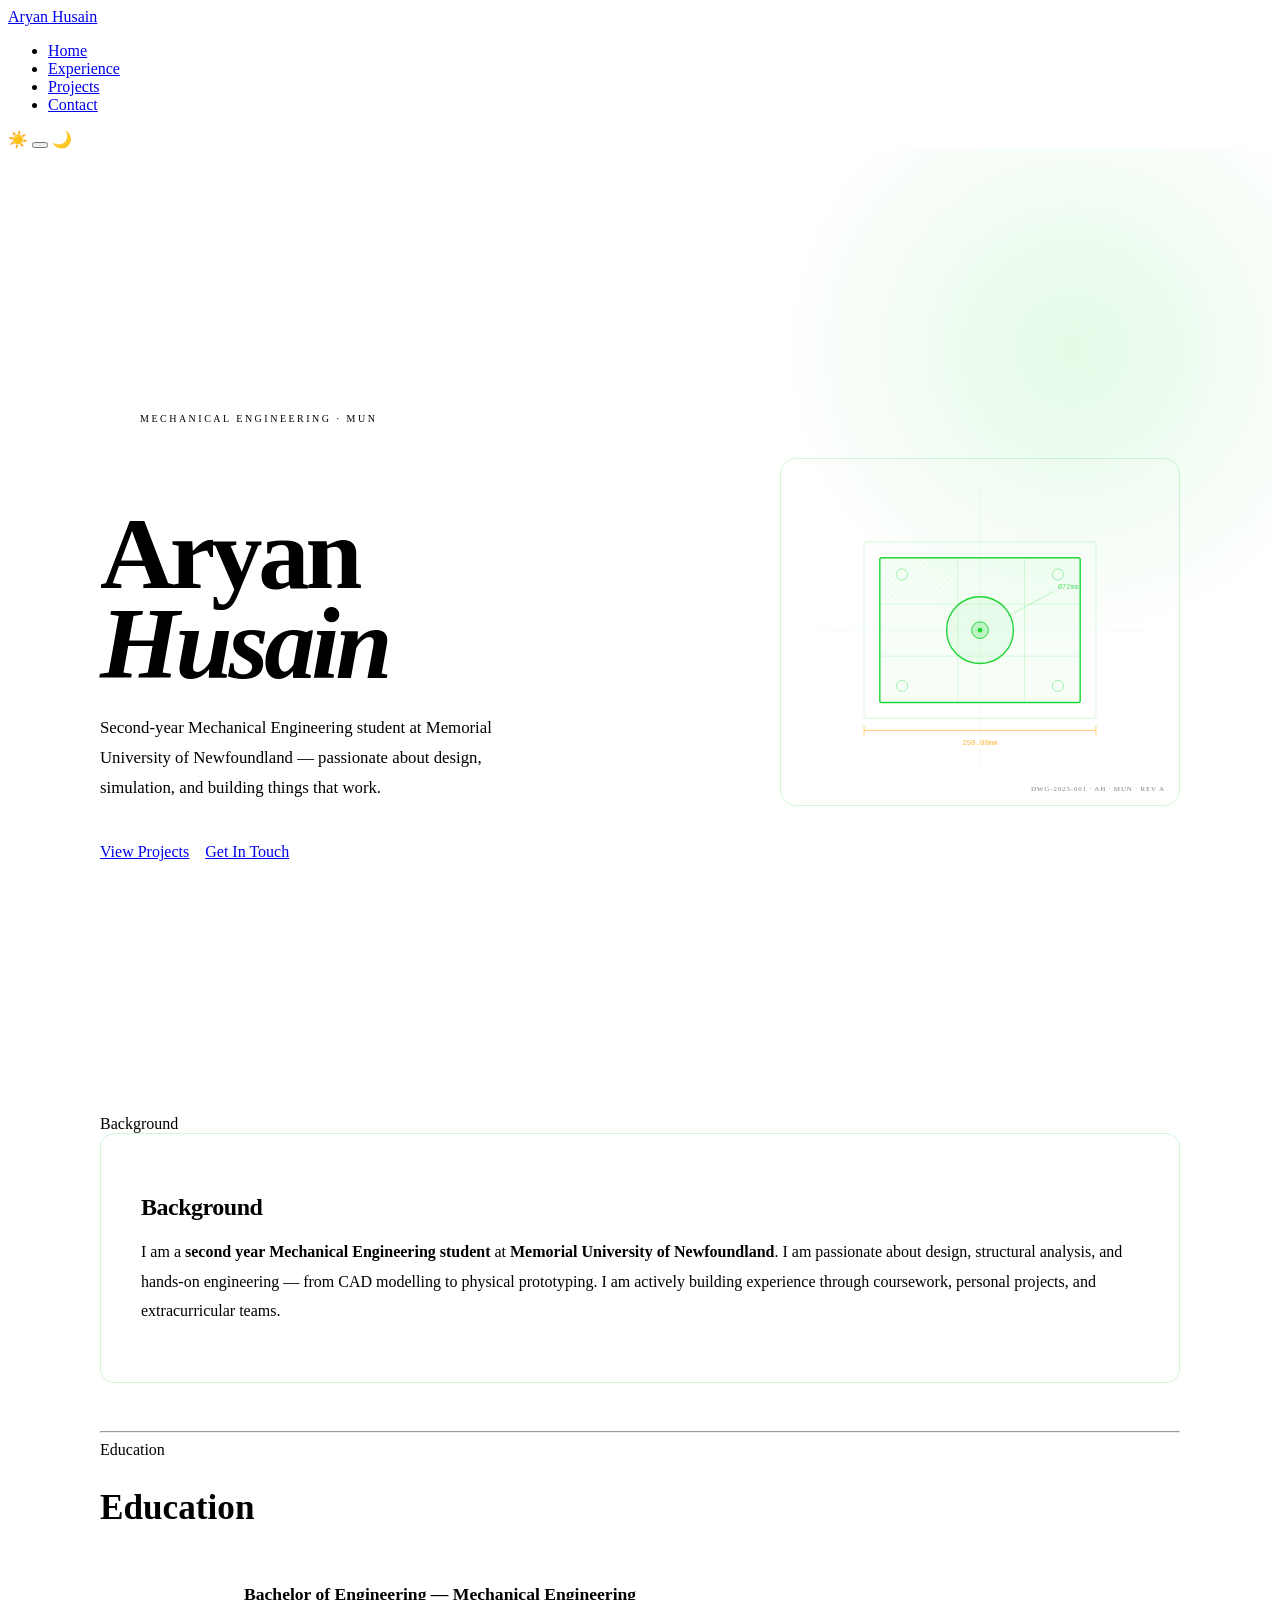
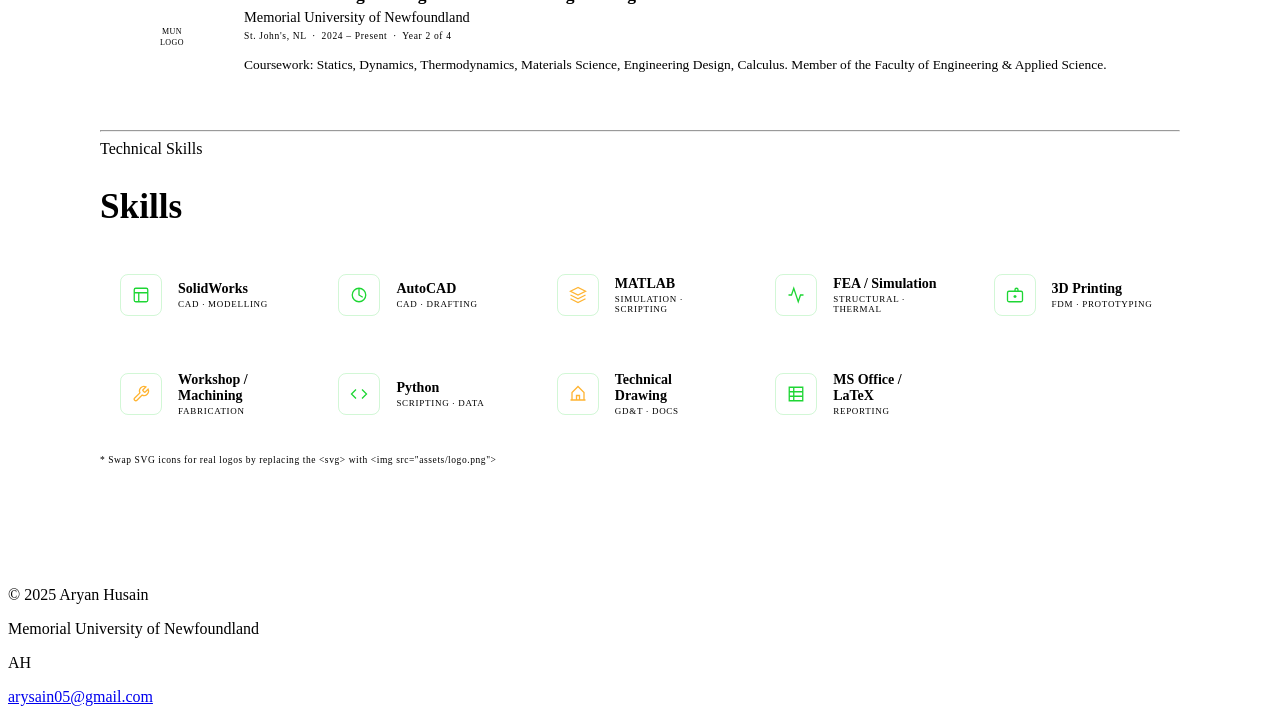
==== commit 17b9888e: "Update index.html" ====
--- a/index.html
+++ b/index.html
@@ -1,219 +1,240 @@
 <!DOCTYPE html>
-<html lang="en">
+<html lang="en" data-theme="light">
 <head>
   <meta charset="UTF-8"/>
   <meta name="viewport" content="width=device-width, initial-scale=1.0"/>
-  <title>Aryan Husain — Home</title>
+  <title>Aryan Husain — Mechanical Engineer</title>
   <link rel="stylesheet" href="assets/style.css"/>
   <style>
-    /* ── HERO ── */
-    .hero {
-      min-height: calc(100vh - 58px);
-      display: flex;
-      align-items: center;
-      padding: 5rem 2.5rem 4rem;
-      position: relative;
-    }
-    .hero-inner {
-      max-width: 1060px;
-      margin: 0 auto;
-      width: 100%;
-      display: grid;
-      grid-template-columns: 1fr 420px;
-      gap: 5rem;
-      align-items: center;
-    }
-    .hero-kicker {
-      font-family: var(--mono);
-      font-size: 10px;
-      letter-spacing: 0.28em;
-      text-transform: uppercase;
-      color: var(--accent);
-      margin-bottom: 1rem;
-    }
-    .hero-name {
-      font-family: var(--cond);
-      font-size: clamp(3.5rem, 7vw, 6.5rem);
-      font-weight: 700;
-      line-height: 0.9;
-      color: var(--bright);
-      letter-spacing: -0.01em;
-      margin-bottom: 1.2rem;
-    }
-    .hero-name em { font-style: normal; color: var(--accent); }
-    .hero-tagline {
-      font-size: 1.05rem;
-      color: var(--dim);
-      font-weight: 300;
-      max-width: 440px;
-      line-height: 1.75;
-      margin-bottom: 2.5rem;
-    }
-    .hero-actions { display: flex; gap: 1rem; flex-wrap: wrap; }
-
-    /* Blueprint drawing */
-    .hero-drawing svg { width: 100%; opacity: 0.85; }
-
-    /* ── PAGE BODY ── */
-    .home-body {
-      max-width: 1060px;
-      margin: 0 auto;
-      padding: 0 2.5rem 6rem;
-    }
-
-    /* ── BACKGROUND SECTION ── */
-    .bg-card {
-      background: var(--panel);
-      border: 1px solid var(--edge);
-      border-left: 3px solid var(--accent);
-      padding: 2rem 2.5rem;
-      margin-bottom: 3.5rem;
-    }
-    .bg-card h2 {
-      font-family: var(--cond);
-      font-size: 1.3rem;
-      font-weight: 600;
-      color: var(--bright);
-      text-transform: uppercase;
-      letter-spacing: 0.08em;
-      margin-bottom: 0.75rem;
-    }
-    .bg-card p {
-      font-size: 1rem;
-      color: var(--dim);
-      font-weight: 300;
-      line-height: 1.8;
-    }
-    .bg-card p strong { color: var(--body); font-weight: 500; }
-
-    /* ── EDUCATION SECTION ── */
-    .edu-section { margin-bottom: 3.5rem; }
-
-    .edu-card {
-      background: var(--panel);
-      border: 1px solid var(--edge);
-      padding: 2rem;
-      display: flex;
-      align-items: center;
-      gap: 2rem;
-      transition: border-color 0.25s, background 0.25s;
-    }
-    .edu-card:hover { border-color: var(--accent); background: #1a2130; }
-
-    .edu-logo {
-      width: 80px;
-      height: 80px;
-      border: 1px solid var(--wire);
-      background: var(--surface);
-      display: flex;
-      align-items: center;
-      justify-content: center;
-      flex-shrink: 0;
-      font-family: var(--mono);
-      font-size: 9px;
-      color: var(--dim);
-      text-align: center;
-      line-height: 1.3;
-      letter-spacing: 0.05em;
-      padding: 6px;
-    }
-
-    .edu-info { flex: 1; }
-    .edu-degree {
-      font-family: var(--cond);
-      font-size: 1.2rem;
-      font-weight: 600;
-      color: var(--bright);
-      margin-bottom: 4px;
-    }
-    .edu-school {
-      font-size: 0.95rem;
-      color: var(--accent);
-      margin-bottom: 6px;
-    }
-    .edu-meta {
-      font-family: var(--mono);
-      font-size: 10px;
-      color: var(--dim);
-      letter-spacing: 0.1em;
-    }
-    .edu-note {
-      font-size: 0.85rem;
-      color: var(--dim);
-      margin-top: 8px;
-      font-weight: 300;
-      line-height: 1.6;
-    }
-
-    /* ── SKILLS SECTION ── */
-    .skills-section { margin-bottom: 3.5rem; }
-
-    .skills-grid {
-      display: grid;
-      grid-template-columns: repeat(auto-fill, minmax(200px, 1fr));
-      gap: 1px;
-      background: var(--edge);
-      border: 1px solid var(--edge);
-    }
-
-    .skill-card {
-      background: var(--surface);
-      padding: 1.5rem 1.25rem;
-      display: flex;
-      flex-direction: column;
-      align-items: flex-start;
-      gap: 0.75rem;
-      transition: background 0.2s;
-      cursor: default;
-    }
-    .skill-card:hover { background: #1e2a3a; }
-
-    .skill-icon {
-      width: 40px;
-      height: 40px;
-      border: 1px solid var(--wire);
-      background: var(--panel);
-      display: flex;
-      align-items: center;
-      justify-content: center;
-      flex-shrink: 0;
-    }
-    .skill-icon svg { width: 18px; height: 18px; }
-    .skill-icon img { width: 24px; height: 24px; object-fit: contain; }
-
-    .skill-name {
-      font-family: var(--cond);
-      font-size: 0.95rem;
-      font-weight: 600;
-      color: var(--bright);
-    }
-    .skill-sub {
-      font-family: var(--mono);
-      font-size: 9px;
-      letter-spacing: 0.12em;
-      text-transform: uppercase;
-      color: var(--dim);
-    }
-
-    /* ── MOBILE ── */
-    @media (max-width: 760px) {
-      .hero-inner { grid-template-columns: 1fr; gap: 2.5rem; }
-      .hero-drawing { display: none; }
-      .edu-card { flex-direction: column; align-items: flex-start; gap: 1.25rem; }
-      footer { flex-direction: column; text-align: center; gap: 0.5rem; }
-    }
+  /* ── HERO ── */
+  .hero {
+    min-height: calc(100vh - 62px);
+    display: flex;
+    align-items: center;
+    padding: 4rem 2rem 3rem;
+    position: relative;
+    overflow: hidden;
+  }
+  /* hero green glow blob */
+  .hero::after {
+    content:'';
+    position:absolute;
+    width:600px; height:600px;
+    background: radial-gradient(circle, rgba(30,214,52,0.12) 0%, transparent 70%);
+    top:-100px; right:-100px;
+    pointer-events:none;
+    border-radius:50%;
+  }
+  html[data-theme="dark"] .hero::after {
+    background: radial-gradient(circle, rgba(30,214,52,0.08) 0%, transparent 70%);
+  }
+  .hero-inner {
+    max-width: 1080px; margin: 0 auto; width: 100%;
+    display: grid;
+    grid-template-columns: 1fr 400px;
+    gap: 4rem;
+    align-items: center;
+    position:relative; z-index:1;
+  }
+  .hero-kicker {
+    font-family: var(--mono);
+    font-size: 10px;
+    font-weight: 500;
+    letter-spacing: 0.25em;
+    text-transform: uppercase;
+    color: var(--primary);
+    margin-bottom: 1.2rem;
+    display: flex; align-items: center; gap: 10px;
+  }
+  .hero-kicker::before {
+    content:''; display:block; width:30px; height:2px;
+    background:var(--primary); border-radius:1px;
+  }
+  .hero-name {
+    font-family: var(--serif);
+    font-size: clamp(3.8rem, 8vw, 7rem);
+    font-weight: 700;
+    line-height: 0.88;
+    color: var(--text);
+    letter-spacing: -0.04em;
+    margin-bottom: 1.5rem;
+  }
+  .hero-name em {
+    font-style: italic;
+    color: var(--primary);
+    display: block;
+  }
+  .hero-tagline {
+    font-size: 1.05rem;
+    color: var(--text2);
+    font-weight: 300;
+    max-width: 420px;
+    line-height: 1.8;
+    margin-bottom: 2.5rem;
+  }
+  .hero-actions { display: flex; gap: 1rem; flex-wrap: wrap; }
+
+  /* CAD drawing panel */
+  .hero-vis {
+    background: var(--secondary);
+    border: 1.5px solid rgba(30,214,52,0.2);
+    border-radius: 16px;
+    padding: 2rem;
+    position:relative;
+    overflow:hidden;
+  }
+  .hero-vis::before {
+    content:'DWG-2025-001 · AH · MUN · REV A';
+    position:absolute;
+    bottom:12px; right:14px;
+    font-family:var(--mono);
+    font-size:7px;
+    letter-spacing:0.12em;
+    color:var(--primary);
+    opacity:0.5;
+  }
+  .hero-vis svg { width:100%; }
+
+  /* ── HOME SECTIONS ── */
+  .home-body {
+    max-width: 1080px;
+    margin: 0 auto;
+    padding: 1rem 2rem 6rem;
+  }
+
+  /* background card */
+  .bg-section {
+    background: var(--secondary);
+    border: 1.5px solid rgba(30,214,52,0.2);
+    border-radius: 14px;
+    padding: 2.5rem 2.5rem;
+    margin-bottom: 3rem;
+    position:relative;
+    overflow:hidden;
+  }
+  .bg-section::before {
+    content:'';
+    position:absolute;
+    left:0; top:0; bottom:0;
+    width:4px;
+    background:var(--primary);
+    border-radius:4px 0 0 4px;
+  }
+  .bg-section h2 {
+    font-family: var(--serif);
+    font-size: 1.5rem;
+    font-weight: 700;
+    color: var(--text);
+    letter-spacing:-0.02em;
+    margin-bottom: 0.75rem;
+  }
+  .bg-section p {
+    font-size:1rem; color:var(--text2);
+    font-weight:300; line-height:1.85;
+  }
+  .bg-section p strong { color:var(--text); font-weight:600; }
+
+  /* education */
+  .edu-card {
+    background: var(--panel);
+    border: 1.5px solid var(--border);
+    border-radius: 12px;
+    padding: 2rem;
+    display: flex;
+    align-items: center;
+    gap: 2rem;
+    transition: border-color 0.25s, box-shadow 0.25s, transform 0.25s;
+  }
+  .edu-card:hover {
+    border-color: var(--primary);
+    box-shadow: 0 4px 24px var(--shadow);
+    transform: translateY(-2px);
+  }
+  .edu-logo-box {
+    width:80px; height:80px;
+    border-radius: 10px;
+    border: 1.5px solid var(--border);
+    background: var(--secondary);
+    display:flex; align-items:center; justify-content:center;
+    flex-shrink:0;
+    font-family:var(--mono); font-size:8px; font-weight:500;
+    color:var(--primary); text-align:center; line-height:1.4;
+    letter-spacing:0.06em;
+    transition: border-color 0.25s;
+  }
+  .edu-card:hover .edu-logo-box { border-color:var(--primary); }
+  .edu-degree {
+    font-family: var(--sans);
+    font-size:1.1rem; font-weight:600;
+    color:var(--text); margin-bottom:4px;
+  }
+  .edu-school { font-size:0.9rem; color:var(--primary); font-weight:500; margin-bottom:5px; }
+  .edu-meta {
+    font-family:var(--mono); font-size:9.5px;
+    color:var(--text3); letter-spacing:0.07em; margin-bottom:10px;
+  }
+  .edu-note { font-size:0.84rem; color:var(--text2); font-weight:300; line-height:1.65; }
+
+  /* skills grid */
+  .skills-grid {
+    display: grid;
+    grid-template-columns: repeat(auto-fill, minmax(190px,1fr));
+    gap: 12px;
+  }
+  .skill-card {
+    background: var(--panel);
+    border: 1.5px solid var(--border);
+    border-radius: 12px;
+    padding: 1.4rem 1.25rem;
+    display: flex;
+    align-items: center;
+    gap: 1rem;
+    transition: border-color 0.2s, box-shadow 0.2s, transform 0.2s;
+    cursor: default;
+  }
+  .skill-card:hover {
+    border-color: var(--primary);
+    box-shadow: 0 4px 16px var(--shadow);
+    transform: translateY(-2px);
+  }
+  .skill-icon-wrap {
+    width:40px; height:40px;
+    border-radius:8px;
+    background:var(--secondary);
+    border:1px solid rgba(30,214,52,0.2);
+    display:flex; align-items:center; justify-content:center;
+    flex-shrink:0;
+    transition:background 0.2s;
+  }
+  .skill-card:hover .skill-icon-wrap { background: rgba(30,214,52,0.15); }
+  .skill-icon-wrap svg { width:18px; height:18px; }
+  .skill-name { font-size:0.875rem; font-weight:600; color:var(--text); }
+  .skill-sub { font-family:var(--mono); font-size:9px; color:var(--text3); letter-spacing:0.08em; text-transform:uppercase; margin-top:2px; }
+
+  @media (max-width:760px){
+    .hero-inner { grid-template-columns:1fr; gap:2.5rem; }
+    .hero-vis { display:none; }
+    .edu-card { flex-direction:column; align-items:flex-start; gap:1.25rem; }
+  }
   </style>
 </head>
 <body>
 
 <nav>
-  <a class="nav-logo" href="index.html">AH<span>_</span>MENG</a>
+  <a class="nav-logo" href="index.html">
+    <span class="nav-logo-dot"></span>Aryan Husain
+  </a>
   <ul class="nav-links">
     <li><a href="index.html" class="active">Home</a></li>
     <li><a href="experience.html">Experience</a></li>
     <li><a href="projects.html">Projects</a></li>
     <li><a href="contact.html">Contact</a></li>
   </ul>
+  <div class="theme-toggle-wrap">
+    <span class="theme-toggle-icon">☀️</span>
+    <button class="theme-toggle" id="themeToggle" aria-label="Toggle dark mode"></button>
+    <span class="theme-toggle-icon">🌙</span>
+  </div>
 </nav>
 
 <div class="page-wrap">
@@ -225,202 +246,146 @@
         <p class="hero-kicker fade-up">Mechanical Engineering · MUN</p>
         <h1 class="hero-name fade-up fade-up-d1">Aryan<br/><em>Husain</em></h1>
         <p class="hero-tagline fade-up fade-up-d2">
-          Second-year Mechanical Engineering student at Memorial University of Newfoundland, passionate about design, simulation, and building things that work.
+          Second-year Mechanical Engineering student at Memorial University of Newfoundland — passionate about design, simulation, and building things that work.
         </p>
         <div class="hero-actions fade-up fade-up-d3">
           <a href="projects.html" class="btn btn-solid">View Projects</a>
-          <a href="contact.html" class="btn btn-ghost">Get In Touch</a>
+          <a href="contact.html" class="btn btn-outline">Get In Touch</a>
         </div>
       </div>
-      <div class="hero-drawing fade-up fade-up-d4">
-        <svg viewBox="0 0 420 340" fill="none" xmlns="http://www.w3.org/2000/svg">
-          <line x1="0" y1="170" x2="420" y2="170" stroke="#1e2d3d" stroke-width="0.5" stroke-dasharray="4 4"/>
-          <line x1="210" y1="0" x2="210" y2="340" stroke="#1e2d3d" stroke-width="0.5" stroke-dasharray="4 4"/>
-          <rect x="70" y="65" width="280" height="210" rx="3" stroke="#3d4f63" stroke-width="0.75"/>
-          <rect x="90" y="85" width="240" height="170" rx="2" stroke="#4caf7d" stroke-width="1.5" fill="rgba(76,175,125,0.03)"/>
-          <line x1="90" y1="142" x2="330" y2="142" stroke="#2a3d50" stroke-width="0.75"/>
-          <line x1="90" y1="198" x2="330" y2="198" stroke="#2a3d50" stroke-width="0.75"/>
-          <line x1="183" y1="85" x2="183" y2="255" stroke="#2a3d50" stroke-width="0.75"/>
-          <line x1="267" y1="85" x2="267" y2="255" stroke="#2a3d50" stroke-width="0.75"/>
-          <circle cx="210" cy="170" r="38" stroke="#4caf7d" stroke-width="1.5" fill="rgba(76,175,125,0.04)"/>
-          <circle cx="210" cy="170" r="10" stroke="#4caf7d" stroke-width="1" fill="rgba(76,175,125,0.15)"/>
-          <circle cx="210" cy="170" r="2.5" fill="#4caf7d"/>
-          <circle cx="110" cy="105" r="7" stroke="#3d4f63" stroke-width="1"/>
-          <circle cx="310" cy="105" r="7" stroke="#3d4f63" stroke-width="1"/>
-          <circle cx="110" cy="235" r="7" stroke="#3d4f63" stroke-width="1"/>
-          <circle cx="310" cy="235" r="7" stroke="#3d4f63" stroke-width="1"/>
-          <line x1="70" y1="295" x2="350" y2="295" stroke="#d4a647" stroke-width="0.75"/>
-          <line x1="70" y1="290" x2="70" y2="300" stroke="#d4a647" stroke-width="0.75"/>
-          <line x1="350" y1="290" x2="350" y2="300" stroke="#d4a647" stroke-width="0.75"/>
-          <text x="210" y="312" text-anchor="middle" fill="#d4a647" font-family="Share Tech Mono,monospace" font-size="9">280.00mm</text>
-          <line x1="25" y1="65" x2="25" y2="275" stroke="#d4a647" stroke-width="0.75"/>
-          <line x1="20" y1="65" x2="30" y2="65" stroke="#d4a647" stroke-width="0.75"/>
-          <line x1="20" y1="275" x2="30" y2="275" stroke="#d4a647" stroke-width="0.75"/>
-          <text x="14" y="175" text-anchor="middle" fill="#d4a647" font-family="Share Tech Mono,monospace" font-size="9" transform="rotate(-90,14,175)">210.00mm</text>
-          <line x1="248" y1="147" x2="300" y2="118" stroke="#8b949e" stroke-width="0.6"/>
-          <text x="304" y="116" fill="#8b949e" font-family="Share Tech Mono,monospace" font-size="8">Ø76mm</text>
-          <rect x="258" y="8" width="152" height="52" stroke="#3d4f63" stroke-width="0.75" fill="rgba(13,17,23,0.7)"/>
-          <line x1="258" y1="24" x2="410" y2="24" stroke="#3d4f63" stroke-width="0.5"/>
-          <line x1="258" y1="38" x2="410" y2="38" stroke="#3d4f63" stroke-width="0.5"/>
-          <text x="334" y="19" text-anchor="middle" fill="#4caf7d" font-family="Share Tech Mono,monospace" font-size="8.5">AH — MENG</text>
-          <text x="334" y="33" text-anchor="middle" fill="#8b949e" font-family="Share Tech Mono,monospace" font-size="7.5">DWG-2025-001</text>
-          <text x="334" y="48" text-anchor="middle" fill="#8b949e" font-family="Share Tech Mono,monospace" font-size="7.5">MUN · REV A</text>
+
+      <div class="hero-vis fade-up fade-up-d4">
+        <svg viewBox="0 0 360 300" fill="none" xmlns="http://www.w3.org/2000/svg">
+          <line x1="0" y1="150" x2="360" y2="150" stroke="rgba(30,214,52,0.15)" stroke-width="0.75" stroke-dasharray="5 4"/>
+          <line x1="180" y1="0" x2="180" y2="300" stroke="rgba(30,214,52,0.15)" stroke-width="0.75" stroke-dasharray="5 4"/>
+          <rect x="55" y="55" width="250" height="190" rx="3" stroke="rgba(30,214,52,0.25)" stroke-width="0.75"/>
+          <rect x="72" y="72" width="216" height="156" rx="2" stroke="#1ed634" stroke-width="1.5" fill="rgba(30,214,52,0.04)"/>
+          <line x1="72" y1="122" x2="288" y2="122" stroke="rgba(30,214,52,0.2)" stroke-width="0.75"/>
+          <line x1="72" y1="178" x2="288" y2="178" stroke="rgba(30,214,52,0.2)" stroke-width="0.75"/>
+          <line x1="156" y1="72" x2="156" y2="228" stroke="rgba(30,214,52,0.2)" stroke-width="0.75"/>
+          <line x1="228" y1="72" x2="228" y2="228" stroke="rgba(30,214,52,0.2)" stroke-width="0.75"/>
+          <circle cx="180" cy="150" r="36" stroke="#1ed634" stroke-width="1.5" fill="rgba(30,214,52,0.06)"/>
+          <circle cx="180" cy="150" r="9" stroke="#1ed634" stroke-width="1" fill="rgba(30,214,52,0.2)"/>
+          <circle cx="180" cy="150" r="2.5" fill="#1ed634"/>
+          <circle cx="96"  cy="90"  r="6" stroke="rgba(30,214,52,0.4)" stroke-width="1"/>
+          <circle cx="264" cy="90"  r="6" stroke="rgba(30,214,52,0.4)" stroke-width="1"/>
+          <circle cx="96"  cy="210" r="6" stroke="rgba(30,214,52,0.4)" stroke-width="1"/>
+          <circle cx="264" cy="210" r="6" stroke="rgba(30,214,52,0.4)" stroke-width="1"/>
+          <line x1="55" y1="258" x2="305" y2="258" stroke="#ffb432" stroke-width="0.75"/>
+          <line x1="55"  y1="253" x2="55"  y2="263" stroke="#ffb432" stroke-width="0.75"/>
+          <line x1="305" y1="253" x2="305" y2="263" stroke="#ffb432" stroke-width="0.75"/>
+          <text x="180" y="274" text-anchor="middle" fill="#ffb432" font-family="DM Mono,monospace" font-size="8">250.00mm</text>
+          <line x1="210" y1="135" x2="260" y2="108" stroke="rgba(30,214,52,0.5)" stroke-width="0.6"/>
+          <text x="264" y="106" fill="rgba(30,214,52,0.7)" font-family="DM Mono,monospace" font-size="7.5">Ø72mm</text>
           <defs>
-            <pattern id="h" width="5" height="5" patternTransform="rotate(45)" patternUnits="userSpaceOnUse">
-              <line x1="0" y1="0" x2="0" y2="5" stroke="#2a3d50" stroke-width="0.5"/>
+            <pattern id="hatch" width="5" height="5" patternTransform="rotate(45)" patternUnits="userSpaceOnUse">
+              <line x1="0" y1="0" x2="0" y2="5" stroke="rgba(30,214,52,0.18)" stroke-width="0.6"/>
             </pattern>
           </defs>
-          <rect x="90" y="85" width="93" height="57" fill="url(#h)" opacity="0.5"/>
+          <rect x="72" y="72" width="84" height="50" fill="url(#hatch)"/>
         </svg>
       </div>
     </div>
   </section>
 
-  <!-- BODY SECTIONS -->
+  <!-- HOME BODY -->
   <div class="home-body">
 
     <!-- BACKGROUND -->
-    <div class="section-eyebrow">Background</div>
-    <div class="bg-card">
+    <div class="eyebrow fade-up">Background</div>
+    <div class="bg-section fade-up fade-up-d1">
       <h2>Background</h2>
       <p>I am a <strong>second year Mechanical Engineering student</strong> at <strong>Memorial University of Newfoundland</strong>. I am passionate about design, structural analysis, and hands-on engineering — from CAD modelling to physical prototyping. I am actively building experience through coursework, personal projects, and extracurricular teams.</p>
     </div>
 
-    <div class="rule"></div>
+    <hr class="divider"/>
 
     <!-- EDUCATION -->
-    <div class="edu-section">
-      <div class="section-eyebrow">Education</div>
-      <h2 class="section-title" style="margin-bottom:1.5rem;">Education</h2>
-
-      <div class="edu-card">
-        <div class="edu-logo">
-          <!-- Replace src with MUN logo image when available -->
-          MUN<br/>LOGO
-        </div>
-        <div class="edu-info">
-          <div class="edu-degree">Bachelor of Engineering — Mechanical Engineering</div>
-          <div class="edu-school">Memorial University of Newfoundland</div>
-          <div class="edu-meta">St. John's, NL · 2024 – Present · Year 2 of 4</div>
-          <p class="edu-note">Coursework includes Statics, Dynamics, Thermodynamics, Materials Science, Engineering Design, and Calculus. Member of the Faculty of Engineering &amp; Applied Science.</p>
-        </div>
-      </div>
-    </div>
-
-    <div class="rule"></div>
+    <div class="eyebrow fade-up">Education</div>
+    <h2 class="page-title fade-up fade-up-d1" style="font-size:clamp(1.6rem,3vw,2.2rem);margin-bottom:1.5rem;">Education</h2>
+
+    <div class="edu-card fade-up fade-up-d2">
+      <div class="edu-logo-box">MUN<br/>LOGO</div>
+      <div>
+        <div class="edu-degree">Bachelor of Engineering — Mechanical Engineering</div>
+        <div class="edu-school">Memorial University of Newfoundland</div>
+        <div class="edu-meta">St. John's, NL &nbsp;·&nbsp; 2024 – Present &nbsp;·&nbsp; Year 2 of 4</div>
+        <p class="edu-note">Coursework: Statics, Dynamics, Thermodynamics, Materials Science, Engineering Design, Calculus. Member of the Faculty of Engineering &amp; Applied Science.</p>
+      </div>
+    </div>
+
+    <hr class="divider"/>
 
     <!-- SKILLS -->
-    <div class="skills-section">
-      <div class="section-eyebrow">Technical Skills</div>
-      <h2 class="section-title" style="margin-bottom:1.5rem;">Skills</h2>
-
-      <div class="skills-grid">
-
-        <div class="skill-card">
-          <div class="skill-icon">
-            <!-- SolidWorks icon placeholder -->
-            <svg viewBox="0 0 24 24" fill="none" stroke="#4caf7d" stroke-width="1.5"><rect x="3" y="3" width="18" height="18" rx="2"/><path d="M3 9h18M9 21V9"/></svg>
-          </div>
-          <div>
-            <div class="skill-name">SolidWorks</div>
-            <div class="skill-sub">CAD · Modelling</div>
-          </div>
-        </div>
-
-        <div class="skill-card">
-          <div class="skill-icon">
-            <svg viewBox="0 0 24 24" fill="none" stroke="#4caf7d" stroke-width="1.5"><circle cx="12" cy="12" r="9"/><path d="M12 3v9l5 3"/></svg>
-          </div>
-          <div>
-            <div class="skill-name">AutoCAD</div>
-            <div class="skill-sub">CAD · Drafting</div>
-          </div>
-        </div>
-
-        <div class="skill-card">
-          <div class="skill-icon">
-            <svg viewBox="0 0 24 24" fill="none" stroke="#d4a647" stroke-width="1.5"><path d="M12 2L2 7l10 5 10-5-10-5z"/><path d="M2 17l10 5 10-5M2 12l10 5 10-5"/></svg>
-          </div>
-          <div>
-            <div class="skill-name">MATLAB</div>
-            <div class="skill-sub">Simulation · Scripting</div>
-          </div>
-        </div>
-
-        <div class="skill-card">
-          <div class="skill-icon">
-            <svg viewBox="0 0 24 24" fill="none" stroke="#4caf7d" stroke-width="1.5"><polyline points="22 12 18 12 15 21 9 3 6 12 2 12"/></svg>
-          </div>
-          <div>
-            <div class="skill-name">FEA / Simulation</div>
-            <div class="skill-sub">Structural · Thermal</div>
-          </div>
-        </div>
-
-        <div class="skill-card">
-          <div class="skill-icon">
-            <svg viewBox="0 0 24 24" fill="none" stroke="#4caf7d" stroke-width="1.5"><rect x="2" y="7" width="20" height="14" rx="2"/><path d="M16 7V5a2 2 0 0 0-4 0v2M12 12v4M10 14h4"/></svg>
-          </div>
-          <div>
-            <div class="skill-name">3D Printing</div>
-            <div class="skill-sub">FDM · Prototyping</div>
-          </div>
-        </div>
-
-        <div class="skill-card">
-          <div class="skill-icon">
-            <svg viewBox="0 0 24 24" fill="none" stroke="#d4a647" stroke-width="1.5"><path d="M14.7 6.3a1 1 0 0 0 0 1.4l1.6 1.6a1 1 0 0 0 1.4 0l3.77-3.77a6 6 0 0 1-7.94 7.94l-6.91 6.91a2.12 2.12 0 0 1-3-3l6.91-6.91a6 6 0 0 1 7.94-7.94l-3.76 3.76z"/></svg>
-          </div>
-          <div>
-            <div class="skill-name">Workshop Skills</div>
-            <div class="skill-sub">Machining · Fabrication</div>
-          </div>
-        </div>
-
-        <div class="skill-card">
-          <div class="skill-icon">
-            <svg viewBox="0 0 24 24" fill="none" stroke="#4caf7d" stroke-width="1.5"><polyline points="16 18 22 12 16 6"/><polyline points="8 6 2 12 8 18"/></svg>
-          </div>
-          <div>
-            <div class="skill-name">Python</div>
-            <div class="skill-sub">Scripting · Data</div>
-          </div>
-        </div>
-
-        <div class="skill-card">
-          <div class="skill-icon">
-            <svg viewBox="0 0 24 24" fill="none" stroke="#d4a647" stroke-width="1.5"><path d="M2 20h20M4 20V10l8-8 8 8v10"/><path d="M10 20v-6h4v6"/></svg>
-          </div>
-          <div>
-            <div class="skill-name">Technical Drawing</div>
-            <div class="skill-sub">GD&amp;T · Documentation</div>
-          </div>
-        </div>
-
-        <div class="skill-card">
-          <div class="skill-icon">
-            <svg viewBox="0 0 24 24" fill="none" stroke="#4caf7d" stroke-width="1.5"><path d="M3 3h18v18H3z"/><path d="M3 9h18M3 15h18M9 3v18"/></svg>
-          </div>
-          <div>
-            <div class="skill-name">MS Office / LaTeX</div>
-            <div class="skill-sub">Reporting · Docs</div>
-          </div>
-        </div>
-
-      </div>
-
-      <p style="margin-top:1rem; font-family:var(--mono); font-size:10px; color:var(--wire); letter-spacing:0.08em;">
-        * Replace icon placeholders with actual skill logos (PNG/SVG) once available.
-      </p>
-    </div>
+    <div class="eyebrow fade-up">Technical Skills</div>
+    <h2 class="page-title fade-up fade-up-d1" style="font-size:clamp(1.6rem,3vw,2.2rem);margin-bottom:1.5rem;">Skills</h2>
+
+    <div class="skills-grid">
+      <div class="skill-card fade-up fade-up-d1">
+        <div class="skill-icon-wrap"><svg viewBox="0 0 24 24" fill="none" stroke="#1ed634" stroke-width="1.75"><rect x="3" y="3" width="18" height="18" rx="2"/><path d="M3 9h18M9 21V9"/></svg></div>
+        <div><div class="skill-name">SolidWorks</div><div class="skill-sub">CAD · Modelling</div></div>
+      </div>
+      <div class="skill-card fade-up fade-up-d1">
+        <div class="skill-icon-wrap"><svg viewBox="0 0 24 24" fill="none" stroke="#1ed634" stroke-width="1.75"><circle cx="12" cy="12" r="9"/><path d="M12 3v9l5 3"/></svg></div>
+        <div><div class="skill-name">AutoCAD</div><div class="skill-sub">CAD · Drafting</div></div>
+      </div>
+      <div class="skill-card fade-up fade-up-d2">
+        <div class="skill-icon-wrap"><svg viewBox="0 0 24 24" fill="none" stroke="#ffb432" stroke-width="1.75"><path d="M12 2L2 7l10 5 10-5-10-5z"/><path d="M2 17l10 5 10-5M2 12l10 5 10-5"/></svg></div>
+        <div><div class="skill-name">MATLAB</div><div class="skill-sub">Simulation · Scripting</div></div>
+      </div>
+      <div class="skill-card fade-up fade-up-d2">
+        <div class="skill-icon-wrap"><svg viewBox="0 0 24 24" fill="none" stroke="#1ed634" stroke-width="1.75"><polyline points="22 12 18 12 15 21 9 3 6 12 2 12"/></svg></div>
+        <div><div class="skill-name">FEA / Simulation</div><div class="skill-sub">Structural · Thermal</div></div>
+      </div>
+      <div class="skill-card fade-up fade-up-d3">
+        <div class="skill-icon-wrap"><svg viewBox="0 0 24 24" fill="none" stroke="#1ed634" stroke-width="1.75"><rect x="2" y="7" width="20" height="14" rx="2"/><path d="M16 7V5a2 2 0 0 0-4 0v2M12 12v4M10 14h4"/></svg></div>
+        <div><div class="skill-name">3D Printing</div><div class="skill-sub">FDM · Prototyping</div></div>
+      </div>
+      <div class="skill-card fade-up fade-up-d3">
+        <div class="skill-icon-wrap"><svg viewBox="0 0 24 24" fill="none" stroke="#ffb432" stroke-width="1.75"><path d="M14.7 6.3a1 1 0 0 0 0 1.4l1.6 1.6a1 1 0 0 0 1.4 0l3.77-3.77a6 6 0 0 1-7.94 7.94l-6.91 6.91a2.12 2.12 0 0 1-3-3l6.91-6.91a6 6 0 0 1 7.94-7.94z"/></svg></div>
+        <div><div class="skill-name">Workshop / Machining</div><div class="skill-sub">Fabrication</div></div>
+      </div>
+      <div class="skill-card fade-up fade-up-d4">
+        <div class="skill-icon-wrap"><svg viewBox="0 0 24 24" fill="none" stroke="#1ed634" stroke-width="1.75"><polyline points="16 18 22 12 16 6"/><polyline points="8 6 2 12 8 18"/></svg></div>
+        <div><div class="skill-name">Python</div><div class="skill-sub">Scripting · Data</div></div>
+      </div>
+      <div class="skill-card fade-up fade-up-d4">
+        <div class="skill-icon-wrap"><svg viewBox="0 0 24 24" fill="none" stroke="#ffb432" stroke-width="1.75"><path d="M2 20h20M4 20V10l8-8 8 8v10"/><path d="M10 20v-6h4v6"/></svg></div>
+        <div><div class="skill-name">Technical Drawing</div><div class="skill-sub">GD&T · Docs</div></div>
+      </div>
+      <div class="skill-card fade-up fade-up-d5">
+        <div class="skill-icon-wrap"><svg viewBox="0 0 24 24" fill="none" stroke="#1ed634" stroke-width="1.75"><path d="M3 3h18v18H3z"/><path d="M3 9h18M3 15h18M9 3v18"/></svg></div>
+        <div><div class="skill-name">MS Office / LaTeX</div><div class="skill-sub">Reporting</div></div>
+      </div>
+    </div>
+
+    <p style="margin-top:1rem;font-family:var(--mono);font-size:9.5px;color:var(--text3);letter-spacing:0.06em;">
+      * Swap SVG icons for real logos by replacing the &lt;svg&gt; with &lt;img src="assets/logo.png"&gt;
+    </p>
 
   </div><!-- /home-body -->
 
   <footer>
-    <p>© 2025 Aryan Husain</p>
-    <p><a href="contact.html">arysain05@gmail.com</a></p>
+    <div class="footer-left">
+      <p>© 2025 Aryan Husain</p>
+      <p>Memorial University of Newfoundland</p>
+    </div>
+    <div class="footer-dot">AH</div>
+    <p><a href="mailto:arysain05@gmail.com">arysain05@gmail.com</a></p>
   </footer>
 
 </div><!-- /page-wrap -->
+
+<script>
+  const html = document.documentElement;
+  const btn  = document.getElementById('themeToggle');
+  const saved = localStorage.getItem('theme') || 'light';
+  html.setAttribute('data-theme', saved);
+  btn.addEventListener('click', () => {
+    const next = html.getAttribute('data-theme') === 'dark' ? 'light' : 'dark';
+    html.setAttribute('data-theme', next);
+    localStorage.setItem('theme', next);
+  });
+</script>
 </body>
 </html>
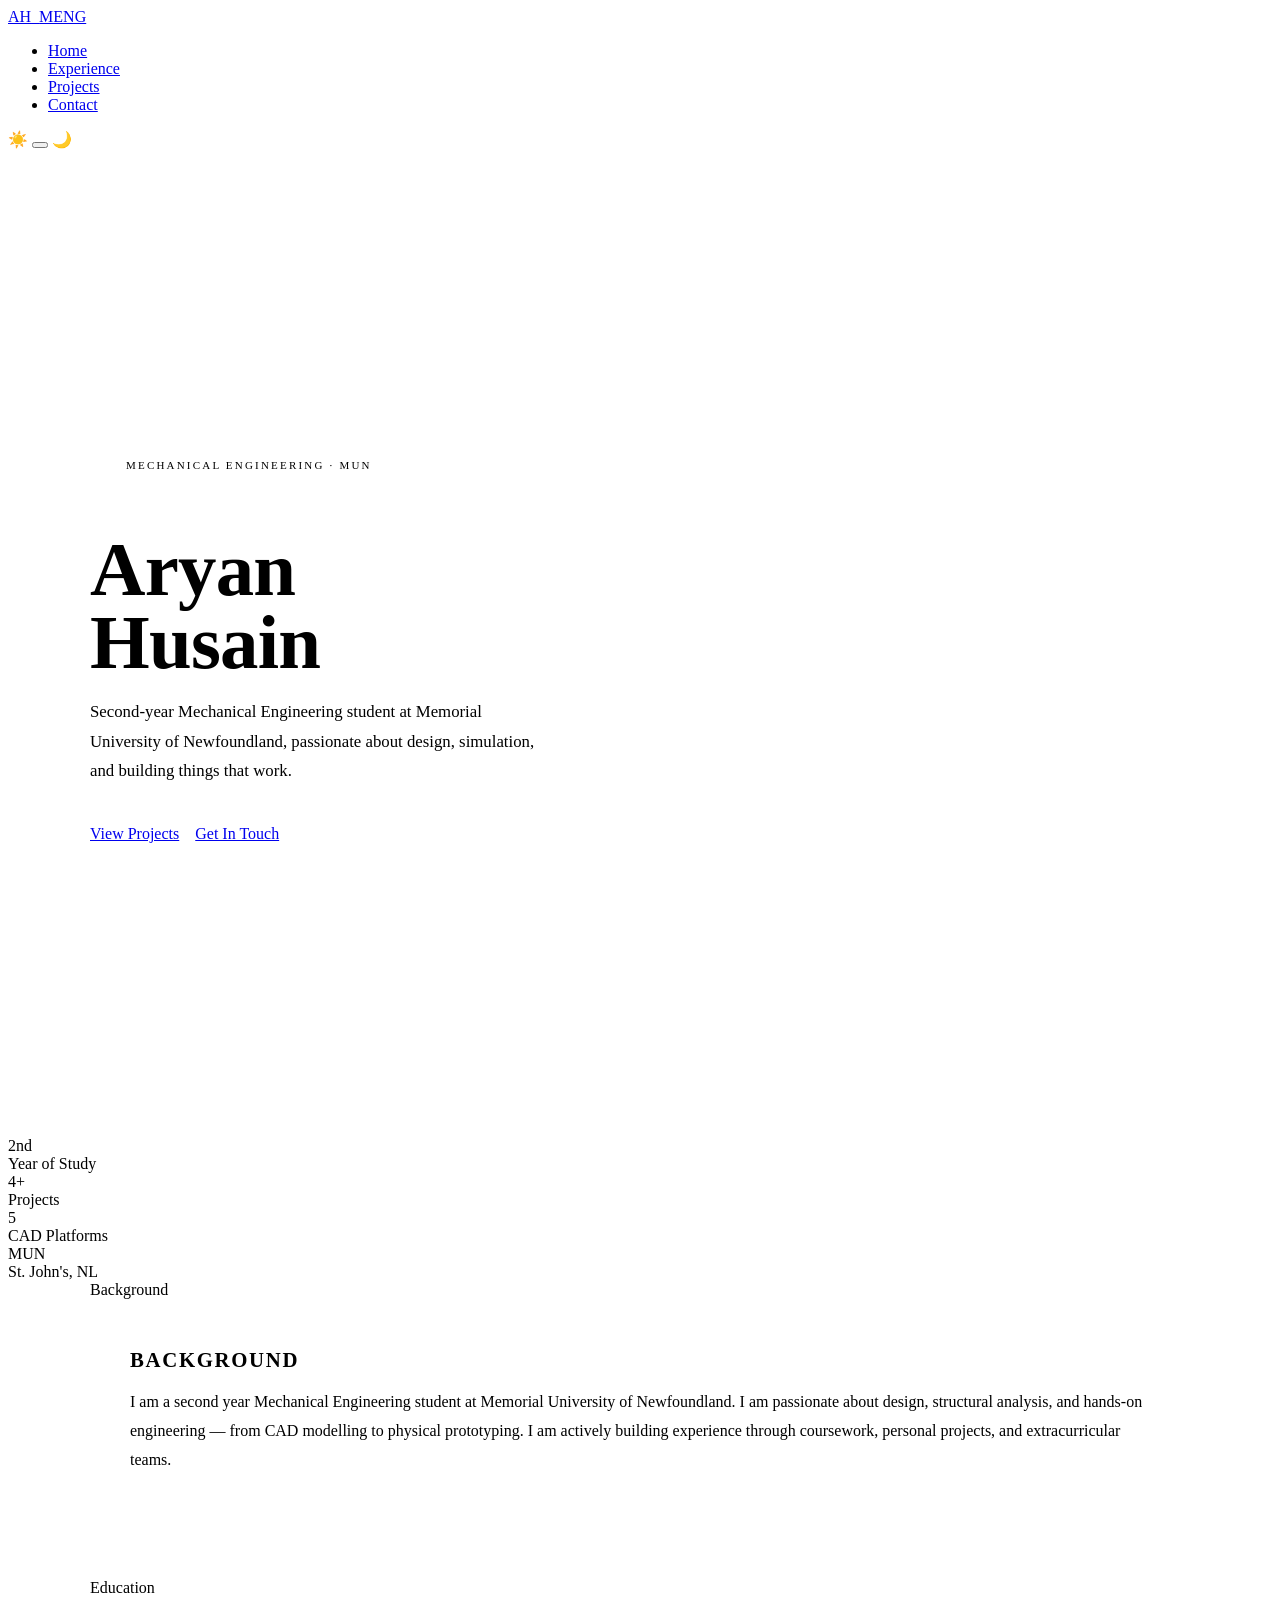
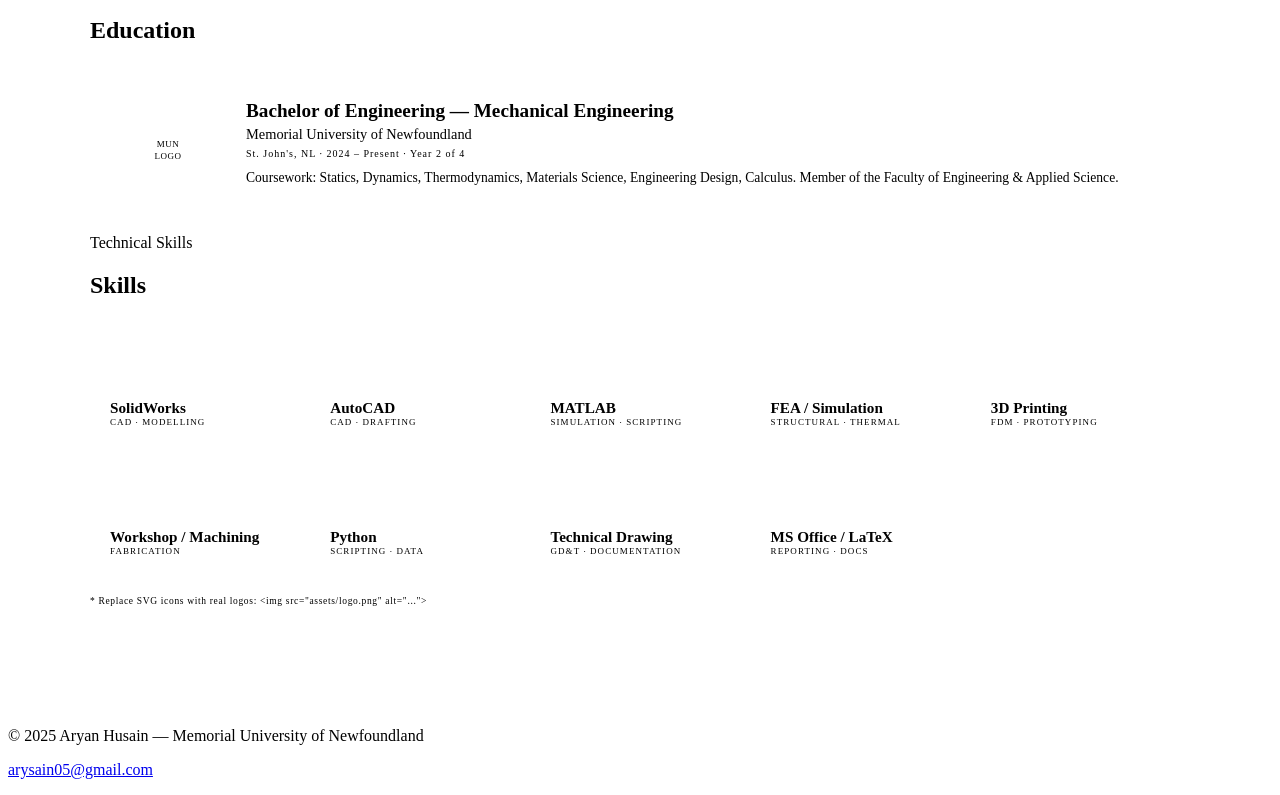
==== commit f1395e0e: "Update index.html" ====
--- a/index.html
+++ b/index.html
@@ -1,5 +1,5 @@
 <!DOCTYPE html>
-<html lang="en" data-theme="light">
+<html lang="en" data-theme="dark">
 <head>
   <meta charset="UTF-8"/>
   <meta name="viewport" content="width=device-width, initial-scale=1.0"/>
@@ -7,223 +7,157 @@
   <link rel="stylesheet" href="assets/style.css"/>
   <style>
   /* ── HERO ── */
-  .hero {
-    min-height: calc(100vh - 62px);
+  #hero {
+    position: relative;
+    min-height: calc(100vh - 56px);
     display: flex;
     align-items: center;
-    padding: 4rem 2rem 3rem;
-    position: relative;
+    padding: 5rem 2rem 4rem;
     overflow: hidden;
   }
-  /* hero green glow blob */
-  .hero::after {
-    content:'';
-    position:absolute;
-    width:600px; height:600px;
-    background: radial-gradient(circle, rgba(30,214,52,0.12) 0%, transparent 70%);
-    top:-100px; right:-100px;
-    pointer-events:none;
-    border-radius:50%;
-  }
-  html[data-theme="dark"] .hero::after {
-    background: radial-gradient(circle, rgba(30,214,52,0.08) 0%, transparent 70%);
-  }
   .hero-inner {
-    max-width: 1080px; margin: 0 auto; width: 100%;
+    position: relative; z-index: 1;
+    max-width: 1100px; margin: 0 auto; width: 100%;
     display: grid;
-    grid-template-columns: 1fr 400px;
+    grid-template-columns: 1fr 1fr;
     gap: 4rem;
     align-items: center;
-    position:relative; z-index:1;
-  }
-  .hero-kicker {
+  }
+  .hero-tag {
     font-family: var(--mono);
-    font-size: 10px;
-    font-weight: 500;
-    letter-spacing: 0.25em;
+    font-size: 11px;
+    color: var(--primary);
+    letter-spacing: 0.2em;
     text-transform: uppercase;
-    color: var(--primary);
-    margin-bottom: 1.2rem;
-    display: flex; align-items: center; gap: 10px;
-  }
-  .hero-kicker::before {
-    content:''; display:block; width:30px; height:2px;
-    background:var(--primary); border-radius:1px;
-  }
-  .hero-name {
-    font-family: var(--serif);
-    font-size: clamp(3.8rem, 8vw, 7rem);
+    margin-bottom: 1.5rem;
+    display: flex; align-items: center; gap: 0.75rem;
+  }
+  .hero-tag::before {
+    content: ''; display: inline-block;
+    width: 24px; height: 1px;
+    background: var(--primary);
+  }
+  h1 {
+    font-family: var(--cond);
+    font-size: clamp(3rem, 6vw, 5.5rem);
     font-weight: 700;
-    line-height: 0.88;
-    color: var(--text);
-    letter-spacing: -0.04em;
-    margin-bottom: 1.5rem;
-  }
-  .hero-name em {
-    font-style: italic;
-    color: var(--primary);
-    display: block;
-  }
-  .hero-tagline {
+    line-height: 0.95;
+    letter-spacing: -0.01em;
+    color: var(--bright);
+    margin-bottom: 1rem;
+  }
+  h1 em { font-style: normal; color: var(--primary); }
+  .hero-sub {
     font-size: 1.05rem;
-    color: var(--text2);
+    color: var(--dim);
+    max-width: 460px;
+    margin-bottom: 2.5rem;
     font-weight: 300;
-    max-width: 420px;
-    line-height: 1.8;
-    margin-bottom: 2.5rem;
+    line-height: 1.75;
   }
   .hero-actions { display: flex; gap: 1rem; flex-wrap: wrap; }
 
-  /* CAD drawing panel */
-  .hero-vis {
-    background: var(--secondary);
-    border: 1.5px solid rgba(30,214,52,0.2);
-    border-radius: 16px;
-    padding: 2rem;
-    position:relative;
-    overflow:hidden;
-  }
-  .hero-vis::before {
-    content:'DWG-2025-001 · AH · MUN · REV A';
-    position:absolute;
-    bottom:12px; right:14px;
-    font-family:var(--mono);
-    font-size:7px;
-    letter-spacing:0.12em;
-    color:var(--primary);
-    opacity:0.5;
-  }
-  .hero-vis svg { width:100%; }
-
-  /* ── HOME SECTIONS ── */
+  /* CAD drawing */
+  .hero-drawing svg { width: 100%; max-width: 480px; }
+
+  /* ── HOME BODY ── */
   .home-body {
-    max-width: 1080px;
+    max-width: 1100px;
     margin: 0 auto;
-    padding: 1rem 2rem 6rem;
-  }
-
-  /* background card */
-  .bg-section {
-    background: var(--secondary);
-    border: 1.5px solid rgba(30,214,52,0.2);
-    border-radius: 14px;
-    padding: 2.5rem 2.5rem;
-    margin-bottom: 3rem;
-    position:relative;
-    overflow:hidden;
-  }
-  .bg-section::before {
-    content:'';
-    position:absolute;
-    left:0; top:0; bottom:0;
-    width:4px;
-    background:var(--primary);
-    border-radius:4px 0 0 4px;
-  }
-  .bg-section h2 {
-    font-family: var(--serif);
-    font-size: 1.5rem;
-    font-weight: 700;
-    color: var(--text);
-    letter-spacing:-0.02em;
+    padding: 0 2rem 6rem;
+  }
+
+  /* Background card */
+  .bg-card {
+    background: var(--panel);
+    border: 1px solid var(--edge);
+    border-left: 3px solid var(--primary);
+    padding: 2rem 2.5rem;
+    margin-bottom: 3.5rem;
+    transition: background 0.3s, border-color 0.3s;
+  }
+  .bg-card h2 {
+    font-family: var(--cond);
+    font-size: 1.3rem; font-weight: 600;
+    color: var(--bright);
+    text-transform: uppercase; letter-spacing: 0.08em;
     margin-bottom: 0.75rem;
   }
-  .bg-section p {
-    font-size:1rem; color:var(--text2);
-    font-weight:300; line-height:1.85;
-  }
-  .bg-section p strong { color:var(--text); font-weight:600; }
-
-  /* education */
+  .bg-card p { font-size: 1rem; color: var(--dim); font-weight: 300; line-height: 1.8; }
+  .bg-card p strong { color: var(--text); font-weight: 500; }
+
+  /* Education */
   .edu-card {
     background: var(--panel);
-    border: 1.5px solid var(--border);
-    border-radius: 12px;
+    border: 1px solid var(--edge);
     padding: 2rem;
-    display: flex;
-    align-items: center;
-    gap: 2rem;
-    transition: border-color 0.25s, box-shadow 0.25s, transform 0.25s;
-  }
-  .edu-card:hover {
-    border-color: var(--primary);
-    box-shadow: 0 4px 24px var(--shadow);
-    transform: translateY(-2px);
-  }
-  .edu-logo-box {
-    width:80px; height:80px;
-    border-radius: 10px;
-    border: 1.5px solid var(--border);
-    background: var(--secondary);
-    display:flex; align-items:center; justify-content:center;
-    flex-shrink:0;
-    font-family:var(--mono); font-size:8px; font-weight:500;
-    color:var(--primary); text-align:center; line-height:1.4;
-    letter-spacing:0.06em;
+    display: flex; align-items: center; gap: 2rem;
+    transition: border-color 0.25s, background 0.25s;
+  }
+  .edu-card:hover { border-color: var(--primary); background: var(--surface); }
+
+  .edu-logo {
+    width: 80px; height: 80px;
+    border: 1px solid var(--wire);
+    background: var(--surface);
+    display: flex; align-items: center; justify-content: center;
+    flex-shrink: 0;
+    font-family: var(--mono); font-size: 9px;
+    color: var(--dim); text-align: center;
+    line-height: 1.3; letter-spacing: 0.05em; padding: 6px;
     transition: border-color 0.25s;
   }
-  .edu-card:hover .edu-logo-box { border-color:var(--primary); }
+  .edu-card:hover .edu-logo { border-color: var(--primary); }
   .edu-degree {
-    font-family: var(--sans);
-    font-size:1.1rem; font-weight:600;
-    color:var(--text); margin-bottom:4px;
-  }
-  .edu-school { font-size:0.9rem; color:var(--primary); font-weight:500; margin-bottom:5px; }
-  .edu-meta {
-    font-family:var(--mono); font-size:9.5px;
-    color:var(--text3); letter-spacing:0.07em; margin-bottom:10px;
-  }
-  .edu-note { font-size:0.84rem; color:var(--text2); font-weight:300; line-height:1.65; }
-
-  /* skills grid */
+    font-family: var(--cond); font-size: 1.2rem; font-weight: 600;
+    color: var(--bright); margin-bottom: 4px;
+  }
+  .edu-school { font-size: 0.9rem; color: var(--primary); margin-bottom: 5px; }
+  .edu-meta { font-family: var(--mono); font-size: 10px; color: var(--dim); letter-spacing: 0.1em; }
+  .edu-note { font-size: 0.85rem; color: var(--dim); margin-top: 8px; font-weight: 300; line-height: 1.6; }
+
+  /* Skills */
   .skills-grid {
     display: grid;
-    grid-template-columns: repeat(auto-fill, minmax(190px,1fr));
-    gap: 12px;
+    grid-template-columns: repeat(auto-fill, minmax(200px, 1fr));
+    gap: 1px;
+    background: var(--edge);
+    border: 1px solid var(--edge);
   }
   .skill-card {
+    background: var(--surface);
+    padding: 1.5rem 1.25rem;
+    display: flex; flex-direction: column;
+    align-items: flex-start; gap: 0.75rem;
+    transition: background 0.2s; cursor: default;
+  }
+  .skill-card:hover { background: var(--panel); }
+  .skill-card:hover .skill-icon { border-color: var(--primary); }
+
+  .skill-icon {
+    width: 40px; height: 40px;
+    border: 1px solid var(--wire);
     background: var(--panel);
-    border: 1.5px solid var(--border);
-    border-radius: 12px;
-    padding: 1.4rem 1.25rem;
-    display: flex;
-    align-items: center;
-    gap: 1rem;
-    transition: border-color 0.2s, box-shadow 0.2s, transform 0.2s;
-    cursor: default;
-  }
-  .skill-card:hover {
-    border-color: var(--primary);
-    box-shadow: 0 4px 16px var(--shadow);
-    transform: translateY(-2px);
-  }
-  .skill-icon-wrap {
-    width:40px; height:40px;
-    border-radius:8px;
-    background:var(--secondary);
-    border:1px solid rgba(30,214,52,0.2);
-    display:flex; align-items:center; justify-content:center;
-    flex-shrink:0;
-    transition:background 0.2s;
-  }
-  .skill-card:hover .skill-icon-wrap { background: rgba(30,214,52,0.15); }
-  .skill-icon-wrap svg { width:18px; height:18px; }
-  .skill-name { font-size:0.875rem; font-weight:600; color:var(--text); }
-  .skill-sub { font-family:var(--mono); font-size:9px; color:var(--text3); letter-spacing:0.08em; text-transform:uppercase; margin-top:2px; }
-
-  @media (max-width:760px){
-    .hero-inner { grid-template-columns:1fr; gap:2.5rem; }
-    .hero-vis { display:none; }
-    .edu-card { flex-direction:column; align-items:flex-start; gap:1.25rem; }
+    display: flex; align-items: center; justify-content: center;
+    flex-shrink: 0;
+    transition: border-color 0.2s;
+  }
+  .skill-icon svg { width: 18px; height: 18px; }
+
+  .skill-name { font-family: var(--cond); font-size: 0.95rem; font-weight: 600; color: var(--bright); }
+  .skill-sub { font-family: var(--mono); font-size: 9px; letter-spacing: 0.12em; text-transform: uppercase; color: var(--dim); }
+
+  @media (max-width: 760px) {
+    .hero-inner { grid-template-columns: 1fr; }
+    .hero-drawing { display: none; }
+    .edu-card { flex-direction: column; align-items: flex-start; gap: 1.25rem; }
   }
   </style>
 </head>
 <body>
 
 <nav>
-  <a class="nav-logo" href="index.html">
-    <span class="nav-logo-dot"></span>Aryan Husain
-  </a>
+  <a class="nav-logo" href="index.html">AH<span>_</span>MENG</a>
   <ul class="nav-links">
     <li><a href="index.html" class="active">Home</a></li>
     <li><a href="experience.html">Experience</a></li>
@@ -231,161 +165,180 @@
     <li><a href="contact.html">Contact</a></li>
   </ul>
   <div class="theme-toggle-wrap">
-    <span class="theme-toggle-icon">☀️</span>
-    <button class="theme-toggle" id="themeToggle" aria-label="Toggle dark mode"></button>
-    <span class="theme-toggle-icon">🌙</span>
+    <span class="theme-icon">☀️</span>
+    <button class="theme-toggle" id="themeToggle" aria-label="Toggle theme"></button>
+    <span class="theme-icon">🌙</span>
   </div>
 </nav>
 
 <div class="page-wrap">
 
-  <!-- HERO -->
-  <section class="hero">
-    <div class="hero-inner">
-      <div class="hero-left">
-        <p class="hero-kicker fade-up">Mechanical Engineering · MUN</p>
-        <h1 class="hero-name fade-up fade-up-d1">Aryan<br/><em>Husain</em></h1>
-        <p class="hero-tagline fade-up fade-up-d2">
-          Second-year Mechanical Engineering student at Memorial University of Newfoundland — passionate about design, simulation, and building things that work.
-        </p>
-        <div class="hero-actions fade-up fade-up-d3">
-          <a href="projects.html" class="btn btn-solid">View Projects</a>
-          <a href="contact.html" class="btn btn-outline">Get In Touch</a>
-        </div>
+<!-- HERO -->
+<section id="hero">
+  <div class="hero-inner">
+    <div class="hero-text">
+      <div class="hero-tag fade-up">Mechanical Engineering · MUN</div>
+      <h1 class="fade-up fade-up-d1">Aryan<br/><em>Husain</em></h1>
+      <p class="hero-sub fade-up fade-up-d2">Second-year Mechanical Engineering student at Memorial University of Newfoundland, passionate about design, simulation, and building things that work.</p>
+      <div class="hero-actions fade-up fade-up-d3">
+        <a href="projects.html" class="btn btn-solid">View Projects</a>
+        <a href="contact.html" class="btn btn-ghost">Get In Touch</a>
       </div>
-
-      <div class="hero-vis fade-up fade-up-d4">
-        <svg viewBox="0 0 360 300" fill="none" xmlns="http://www.w3.org/2000/svg">
-          <line x1="0" y1="150" x2="360" y2="150" stroke="rgba(30,214,52,0.15)" stroke-width="0.75" stroke-dasharray="5 4"/>
-          <line x1="180" y1="0" x2="180" y2="300" stroke="rgba(30,214,52,0.15)" stroke-width="0.75" stroke-dasharray="5 4"/>
-          <rect x="55" y="55" width="250" height="190" rx="3" stroke="rgba(30,214,52,0.25)" stroke-width="0.75"/>
-          <rect x="72" y="72" width="216" height="156" rx="2" stroke="#1ed634" stroke-width="1.5" fill="rgba(30,214,52,0.04)"/>
-          <line x1="72" y1="122" x2="288" y2="122" stroke="rgba(30,214,52,0.2)" stroke-width="0.75"/>
-          <line x1="72" y1="178" x2="288" y2="178" stroke="rgba(30,214,52,0.2)" stroke-width="0.75"/>
-          <line x1="156" y1="72" x2="156" y2="228" stroke="rgba(30,214,52,0.2)" stroke-width="0.75"/>
-          <line x1="228" y1="72" x2="228" y2="228" stroke="rgba(30,214,52,0.2)" stroke-width="0.75"/>
-          <circle cx="180" cy="150" r="36" stroke="#1ed634" stroke-width="1.5" fill="rgba(30,214,52,0.06)"/>
-          <circle cx="180" cy="150" r="9" stroke="#1ed634" stroke-width="1" fill="rgba(30,214,52,0.2)"/>
-          <circle cx="180" cy="150" r="2.5" fill="#1ed634"/>
-          <circle cx="96"  cy="90"  r="6" stroke="rgba(30,214,52,0.4)" stroke-width="1"/>
-          <circle cx="264" cy="90"  r="6" stroke="rgba(30,214,52,0.4)" stroke-width="1"/>
-          <circle cx="96"  cy="210" r="6" stroke="rgba(30,214,52,0.4)" stroke-width="1"/>
-          <circle cx="264" cy="210" r="6" stroke="rgba(30,214,52,0.4)" stroke-width="1"/>
-          <line x1="55" y1="258" x2="305" y2="258" stroke="#ffb432" stroke-width="0.75"/>
-          <line x1="55"  y1="253" x2="55"  y2="263" stroke="#ffb432" stroke-width="0.75"/>
-          <line x1="305" y1="253" x2="305" y2="263" stroke="#ffb432" stroke-width="0.75"/>
-          <text x="180" y="274" text-anchor="middle" fill="#ffb432" font-family="DM Mono,monospace" font-size="8">250.00mm</text>
-          <line x1="210" y1="135" x2="260" y2="108" stroke="rgba(30,214,52,0.5)" stroke-width="0.6"/>
-          <text x="264" y="106" fill="rgba(30,214,52,0.7)" font-family="DM Mono,monospace" font-size="7.5">Ø72mm</text>
-          <defs>
-            <pattern id="hatch" width="5" height="5" patternTransform="rotate(45)" patternUnits="userSpaceOnUse">
-              <line x1="0" y1="0" x2="0" y2="5" stroke="rgba(30,214,52,0.18)" stroke-width="0.6"/>
-            </pattern>
-          </defs>
-          <rect x="72" y="72" width="84" height="50" fill="url(#hatch)"/>
-        </svg>
-      </div>
-    </div>
-  </section>
-
-  <!-- HOME BODY -->
-  <div class="home-body">
-
-    <!-- BACKGROUND -->
-    <div class="eyebrow fade-up">Background</div>
-    <div class="bg-section fade-up fade-up-d1">
-      <h2>Background</h2>
-      <p>I am a <strong>second year Mechanical Engineering student</strong> at <strong>Memorial University of Newfoundland</strong>. I am passionate about design, structural analysis, and hands-on engineering — from CAD modelling to physical prototyping. I am actively building experience through coursework, personal projects, and extracurricular teams.</p>
-    </div>
-
-    <hr class="divider"/>
-
-    <!-- EDUCATION -->
-    <div class="eyebrow fade-up">Education</div>
-    <h2 class="page-title fade-up fade-up-d1" style="font-size:clamp(1.6rem,3vw,2.2rem);margin-bottom:1.5rem;">Education</h2>
-
-    <div class="edu-card fade-up fade-up-d2">
-      <div class="edu-logo-box">MUN<br/>LOGO</div>
-      <div>
-        <div class="edu-degree">Bachelor of Engineering — Mechanical Engineering</div>
-        <div class="edu-school">Memorial University of Newfoundland</div>
-        <div class="edu-meta">St. John's, NL &nbsp;·&nbsp; 2024 – Present &nbsp;·&nbsp; Year 2 of 4</div>
-        <p class="edu-note">Coursework: Statics, Dynamics, Thermodynamics, Materials Science, Engineering Design, Calculus. Member of the Faculty of Engineering &amp; Applied Science.</p>
-      </div>
-    </div>
-
-    <hr class="divider"/>
-
-    <!-- SKILLS -->
-    <div class="eyebrow fade-up">Technical Skills</div>
-    <h2 class="page-title fade-up fade-up-d1" style="font-size:clamp(1.6rem,3vw,2.2rem);margin-bottom:1.5rem;">Skills</h2>
-
-    <div class="skills-grid">
-      <div class="skill-card fade-up fade-up-d1">
-        <div class="skill-icon-wrap"><svg viewBox="0 0 24 24" fill="none" stroke="#1ed634" stroke-width="1.75"><rect x="3" y="3" width="18" height="18" rx="2"/><path d="M3 9h18M9 21V9"/></svg></div>
-        <div><div class="skill-name">SolidWorks</div><div class="skill-sub">CAD · Modelling</div></div>
-      </div>
-      <div class="skill-card fade-up fade-up-d1">
-        <div class="skill-icon-wrap"><svg viewBox="0 0 24 24" fill="none" stroke="#1ed634" stroke-width="1.75"><circle cx="12" cy="12" r="9"/><path d="M12 3v9l5 3"/></svg></div>
-        <div><div class="skill-name">AutoCAD</div><div class="skill-sub">CAD · Drafting</div></div>
-      </div>
-      <div class="skill-card fade-up fade-up-d2">
-        <div class="skill-icon-wrap"><svg viewBox="0 0 24 24" fill="none" stroke="#ffb432" stroke-width="1.75"><path d="M12 2L2 7l10 5 10-5-10-5z"/><path d="M2 17l10 5 10-5M2 12l10 5 10-5"/></svg></div>
-        <div><div class="skill-name">MATLAB</div><div class="skill-sub">Simulation · Scripting</div></div>
-      </div>
-      <div class="skill-card fade-up fade-up-d2">
-        <div class="skill-icon-wrap"><svg viewBox="0 0 24 24" fill="none" stroke="#1ed634" stroke-width="1.75"><polyline points="22 12 18 12 15 21 9 3 6 12 2 12"/></svg></div>
-        <div><div class="skill-name">FEA / Simulation</div><div class="skill-sub">Structural · Thermal</div></div>
-      </div>
-      <div class="skill-card fade-up fade-up-d3">
-        <div class="skill-icon-wrap"><svg viewBox="0 0 24 24" fill="none" stroke="#1ed634" stroke-width="1.75"><rect x="2" y="7" width="20" height="14" rx="2"/><path d="M16 7V5a2 2 0 0 0-4 0v2M12 12v4M10 14h4"/></svg></div>
-        <div><div class="skill-name">3D Printing</div><div class="skill-sub">FDM · Prototyping</div></div>
-      </div>
-      <div class="skill-card fade-up fade-up-d3">
-        <div class="skill-icon-wrap"><svg viewBox="0 0 24 24" fill="none" stroke="#ffb432" stroke-width="1.75"><path d="M14.7 6.3a1 1 0 0 0 0 1.4l1.6 1.6a1 1 0 0 0 1.4 0l3.77-3.77a6 6 0 0 1-7.94 7.94l-6.91 6.91a2.12 2.12 0 0 1-3-3l6.91-6.91a6 6 0 0 1 7.94-7.94z"/></svg></div>
-        <div><div class="skill-name">Workshop / Machining</div><div class="skill-sub">Fabrication</div></div>
-      </div>
-      <div class="skill-card fade-up fade-up-d4">
-        <div class="skill-icon-wrap"><svg viewBox="0 0 24 24" fill="none" stroke="#1ed634" stroke-width="1.75"><polyline points="16 18 22 12 16 6"/><polyline points="8 6 2 12 8 18"/></svg></div>
-        <div><div class="skill-name">Python</div><div class="skill-sub">Scripting · Data</div></div>
-      </div>
-      <div class="skill-card fade-up fade-up-d4">
-        <div class="skill-icon-wrap"><svg viewBox="0 0 24 24" fill="none" stroke="#ffb432" stroke-width="1.75"><path d="M2 20h20M4 20V10l8-8 8 8v10"/><path d="M10 20v-6h4v6"/></svg></div>
-        <div><div class="skill-name">Technical Drawing</div><div class="skill-sub">GD&T · Docs</div></div>
-      </div>
-      <div class="skill-card fade-up fade-up-d5">
-        <div class="skill-icon-wrap"><svg viewBox="0 0 24 24" fill="none" stroke="#1ed634" stroke-width="1.75"><path d="M3 3h18v18H3z"/><path d="M3 9h18M3 15h18M9 3v18"/></svg></div>
-        <div><div class="skill-name">MS Office / LaTeX</div><div class="skill-sub">Reporting</div></div>
-      </div>
-    </div>
-
-    <p style="margin-top:1rem;font-family:var(--mono);font-size:9.5px;color:var(--text3);letter-spacing:0.06em;">
-      * Swap SVG icons for real logos by replacing the &lt;svg&gt; with &lt;img src="assets/logo.png"&gt;
-    </p>
-
-  </div><!-- /home-body -->
-
-  <footer>
-    <div class="footer-left">
-      <p>© 2025 Aryan Husain</p>
-      <p>Memorial University of Newfoundland</p>
-    </div>
-    <div class="footer-dot">AH</div>
-    <p><a href="mailto:arysain05@gmail.com">arysain05@gmail.com</a></p>
-  </footer>
+    </div>
+
+    <div class="hero-drawing fade-up fade-up-d4">
+      <svg viewBox="0 0 460 380" fill="none" xmlns="http://www.w3.org/2000/svg">
+        <line x1="0" y1="190" x2="460" y2="190" stroke="var(--edge)" stroke-width="0.5" stroke-dasharray="4 4"/>
+        <line x1="230" y1="0" x2="230" y2="380" stroke="var(--edge)" stroke-width="0.5" stroke-dasharray="4 4"/>
+        <rect x="80" y="80" width="300" height="220" rx="4" stroke="var(--wire)" stroke-width="1"/>
+        <rect x="100" y="100" width="260" height="180" rx="2" stroke="var(--primary)" stroke-width="1.5" fill="var(--secondary)" fill-opacity="0.15"/>
+        <line x1="100" y1="160" x2="360" y2="160" stroke="var(--edge)" stroke-width="0.75"/>
+        <line x1="100" y1="220" x2="360" y2="220" stroke="var(--edge)" stroke-width="0.75"/>
+        <line x1="200" y1="100" x2="200" y2="280" stroke="var(--edge)" stroke-width="0.75"/>
+        <line x1="290" y1="100" x2="290" y2="280" stroke="var(--edge)" stroke-width="0.75"/>
+        <circle cx="230" cy="190" r="40" stroke="var(--primary)" stroke-width="1.5" fill="var(--primary)" fill-opacity="0.06"/>
+        <circle cx="230" cy="190" r="8"  stroke="var(--primary)" stroke-width="1"   fill="var(--primary)" fill-opacity="0.2"/>
+        <circle cx="230" cy="190" r="2"  fill="var(--primary)"/>
+        <circle cx="120" cy="120" r="8" stroke="var(--wire)" stroke-width="1"/>
+        <circle cx="340" cy="120" r="8" stroke="var(--wire)" stroke-width="1"/>
+        <circle cx="120" cy="260" r="8" stroke="var(--wire)" stroke-width="1"/>
+        <circle cx="340" cy="260" r="8" stroke="var(--wire)" stroke-width="1"/>
+        <!-- Dimension lines -->
+        <line x1="80"  y1="330" x2="380" y2="330" stroke="var(--accent)" stroke-width="0.75"/>
+        <line x1="80"  y1="325" x2="80"  y2="335" stroke="var(--accent)" stroke-width="0.75"/>
+        <line x1="380" y1="325" x2="380" y2="335" stroke="var(--accent)" stroke-width="0.75"/>
+        <text x="230" y="348" text-anchor="middle" fill="var(--accent)" font-family="Share Tech Mono,monospace" font-size="10">300.00mm</text>
+        <line x1="30" y1="80"  x2="30" y2="300" stroke="var(--accent)" stroke-width="0.75"/>
+        <line x1="25" y1="80"  x2="35" y2="80"  stroke="var(--accent)" stroke-width="0.75"/>
+        <line x1="25" y1="300" x2="35" y2="300" stroke="var(--accent)" stroke-width="0.75"/>
+        <text x="20" y="195" text-anchor="middle" fill="var(--accent)" font-family="Share Tech Mono,monospace" font-size="10" transform="rotate(-90,20,195)">220.00mm</text>
+        <!-- Callout -->
+        <line x1="270" y1="165" x2="320" y2="135" stroke="var(--dim)" stroke-width="0.75"/>
+        <text x="325" y="133" fill="var(--dim)" font-family="Share Tech Mono,monospace" font-size="9">Ø80mm BORE</text>
+        <line x1="120" y1="120" x2="55"  y2="95"  stroke="var(--dim)" stroke-width="0.75"/>
+        <text x="14"  y="93"  fill="var(--dim)" font-family="Share Tech Mono,monospace" font-size="9">M8×1.25</text>
+        <!-- Title block -->
+        <rect x="280" y="10" width="170" height="60" stroke="var(--wire)" stroke-width="0.75" fill="var(--panel)" fill-opacity="0.85"/>
+        <line x1="280" y1="28" x2="450" y2="28" stroke="var(--wire)" stroke-width="0.5"/>
+        <line x1="280" y1="44" x2="450" y2="44" stroke="var(--wire)" stroke-width="0.5"/>
+        <text x="365" y="22" text-anchor="middle" fill="var(--primary)" font-family="Share Tech Mono,monospace" font-size="9">AH — MENG</text>
+        <text x="365" y="38" text-anchor="middle" fill="var(--dim)" font-family="Share Tech Mono,monospace" font-size="8">DWG-2025-001</text>
+        <text x="365" y="54" text-anchor="middle" fill="var(--dim)" font-family="Share Tech Mono,monospace" font-size="8">MUN · REV A</text>
+        <!-- Hatch -->
+        <defs>
+          <pattern id="h" width="6" height="6" patternTransform="rotate(45)" patternUnits="userSpaceOnUse">
+            <line x1="0" y1="0" x2="0" y2="6" stroke="var(--wire)" stroke-width="0.5"/>
+          </pattern>
+        </defs>
+        <rect x="100" y="100" width="100" height="60" fill="url(#h)" opacity="0.5"/>
+      </svg>
+    </div>
+  </div>
+</section>
+
+<!-- STATS BAR -->
+<div class="stats-bar">
+  <div class="stats-inner">
+    <div class="stat"><div class="stat-num">2nd</div><div class="stat-label">Year of Study</div></div>
+    <div class="stat"><div class="stat-num">4+</div><div class="stat-label">Projects</div></div>
+    <div class="stat"><div class="stat-num">5</div><div class="stat-label">CAD Platforms</div></div>
+    <div class="stat"><div class="stat-num">MUN</div><div class="stat-label">St. John's, NL</div></div>
+  </div>
+</div>
+
+<!-- HOME BODY -->
+<div class="home-body">
+
+  <!-- BACKGROUND -->
+  <div class="rule"></div>
+  <div class="section-eyebrow fade-up">Background</div>
+  <div class="bg-card fade-up fade-up-d1">
+    <h2>Background</h2>
+    <p>I am a <strong>second year Mechanical Engineering student</strong> at <strong>Memorial University of Newfoundland</strong>. I am passionate about design, structural analysis, and hands-on engineering — from CAD modelling to physical prototyping. I am actively building experience through coursework, personal projects, and extracurricular teams.</p>
+  </div>
+
+  <div class="rule"></div>
+
+  <!-- EDUCATION -->
+  <div class="section-eyebrow fade-up">Education</div>
+  <h2 class="section-title fade-up fade-up-d1" style="margin-bottom:1.5rem;">Education</h2>
+  <div class="edu-card fade-up fade-up-d2">
+    <div class="edu-logo">MUN<br/>LOGO</div>
+    <div>
+      <div class="edu-degree">Bachelor of Engineering — Mechanical Engineering</div>
+      <div class="edu-school">Memorial University of Newfoundland</div>
+      <div class="edu-meta">St. John's, NL · 2024 – Present · Year 2 of 4</div>
+      <p class="edu-note">Coursework: Statics, Dynamics, Thermodynamics, Materials Science, Engineering Design, Calculus. Member of the Faculty of Engineering &amp; Applied Science.</p>
+    </div>
+  </div>
+
+  <div class="rule"></div>
+
+  <!-- SKILLS -->
+  <div class="section-eyebrow fade-up">Technical Skills</div>
+  <h2 class="section-title fade-up fade-up-d1" style="margin-bottom:1.5rem;">Skills</h2>
+  <div class="skills-grid">
+    <div class="skill-card fade-up fade-up-d1">
+      <div class="skill-icon"><svg viewBox="0 0 24 24" fill="none" stroke="var(--primary)" stroke-width="1.5"><rect x="3" y="3" width="18" height="18" rx="2"/><path d="M3 9h18M9 21V9"/></svg></div>
+      <div><div class="skill-name">SolidWorks</div><div class="skill-sub">CAD · Modelling</div></div>
+    </div>
+    <div class="skill-card fade-up fade-up-d1">
+      <div class="skill-icon"><svg viewBox="0 0 24 24" fill="none" stroke="var(--primary)" stroke-width="1.5"><circle cx="12" cy="12" r="9"/><path d="M12 3v9l5 3"/></svg></div>
+      <div><div class="skill-name">AutoCAD</div><div class="skill-sub">CAD · Drafting</div></div>
+    </div>
+    <div class="skill-card fade-up fade-up-d2">
+      <div class="skill-icon"><svg viewBox="0 0 24 24" fill="none" stroke="var(--accent)" stroke-width="1.5"><path d="M12 2L2 7l10 5 10-5-10-5z"/><path d="M2 17l10 5 10-5M2 12l10 5 10-5"/></svg></div>
+      <div><div class="skill-name">MATLAB</div><div class="skill-sub">Simulation · Scripting</div></div>
+    </div>
+    <div class="skill-card fade-up fade-up-d2">
+      <div class="skill-icon"><svg viewBox="0 0 24 24" fill="none" stroke="var(--primary)" stroke-width="1.5"><polyline points="22 12 18 12 15 21 9 3 6 12 2 12"/></svg></div>
+      <div><div class="skill-name">FEA / Simulation</div><div class="skill-sub">Structural · Thermal</div></div>
+    </div>
+    <div class="skill-card fade-up fade-up-d3">
+      <div class="skill-icon"><svg viewBox="0 0 24 24" fill="none" stroke="var(--primary)" stroke-width="1.5"><rect x="2" y="7" width="20" height="14" rx="2"/><path d="M16 7V5a2 2 0 0 0-4 0v2M12 12v4M10 14h4"/></svg></div>
+      <div><div class="skill-name">3D Printing</div><div class="skill-sub">FDM · Prototyping</div></div>
+    </div>
+    <div class="skill-card fade-up fade-up-d3">
+      <div class="skill-icon"><svg viewBox="0 0 24 24" fill="none" stroke="var(--accent)" stroke-width="1.5"><path d="M14.7 6.3a1 1 0 0 0 0 1.4l1.6 1.6a1 1 0 0 0 1.4 0l3.77-3.77a6 6 0 0 1-7.94 7.94l-6.91 6.91a2.12 2.12 0 0 1-3-3l6.91-6.91a6 6 0 0 1 7.94-7.94z"/></svg></div>
+      <div><div class="skill-name">Workshop / Machining</div><div class="skill-sub">Fabrication</div></div>
+    </div>
+    <div class="skill-card fade-up fade-up-d4">
+      <div class="skill-icon"><svg viewBox="0 0 24 24" fill="none" stroke="var(--primary)" stroke-width="1.5"><polyline points="16 18 22 12 16 6"/><polyline points="8 6 2 12 8 18"/></svg></div>
+      <div><div class="skill-name">Python</div><div class="skill-sub">Scripting · Data</div></div>
+    </div>
+    <div class="skill-card fade-up fade-up-d4">
+      <div class="skill-icon"><svg viewBox="0 0 24 24" fill="none" stroke="var(--accent)" stroke-width="1.5"><path d="M2 20h20M4 20V10l8-8 8 8v10"/><path d="M10 20v-6h4v6"/></svg></div>
+      <div><div class="skill-name">Technical Drawing</div><div class="skill-sub">GD&T · Documentation</div></div>
+    </div>
+    <div class="skill-card fade-up fade-up-d5">
+      <div class="skill-icon"><svg viewBox="0 0 24 24" fill="none" stroke="var(--primary)" stroke-width="1.5"><path d="M3 3h18v18H3z"/><path d="M3 9h18M3 15h18M9 3v18"/></svg></div>
+      <div><div class="skill-name">MS Office / LaTeX</div><div class="skill-sub">Reporting · Docs</div></div>
+    </div>
+  </div>
+  <p style="margin-top:1rem;font-family:var(--mono);font-size:9.5px;color:var(--wire);letter-spacing:0.07em;">
+    * Replace SVG icons with real logos: &lt;img src="assets/logo.png" alt="..."&gt;
+  </p>
+
+</div><!-- /home-body -->
+
+<footer>
+  <p>© 2025 Aryan Husain — Memorial University of Newfoundland</p>
+  <p><a href="contact.html">arysain05@gmail.com</a></p>
+</footer>
 
 </div><!-- /page-wrap -->
-
 <script>
-  const html = document.documentElement;
-  const btn  = document.getElementById('themeToggle');
-  const saved = localStorage.getItem('theme') || 'light';
-  html.setAttribute('data-theme', saved);
-  btn.addEventListener('click', () => {
-    const next = html.getAttribute('data-theme') === 'dark' ? 'light' : 'dark';
-    html.setAttribute('data-theme', next);
-    localStorage.setItem('theme', next);
-  });
+  (function(){
+    var html = document.documentElement;
+    var btn  = document.getElementById('themeToggle');
+    var saved = localStorage.getItem('ah-theme') || 'dark';
+    html.setAttribute('data-theme', saved);
+    btn.addEventListener('click', function(){
+      var next = html.getAttribute('data-theme') === 'dark' ? 'light' : 'dark';
+      html.setAttribute('data-theme', next);
+      localStorage.setItem('ah-theme', next);
+    });
+  })();
 </script>
 </body>
 </html>
